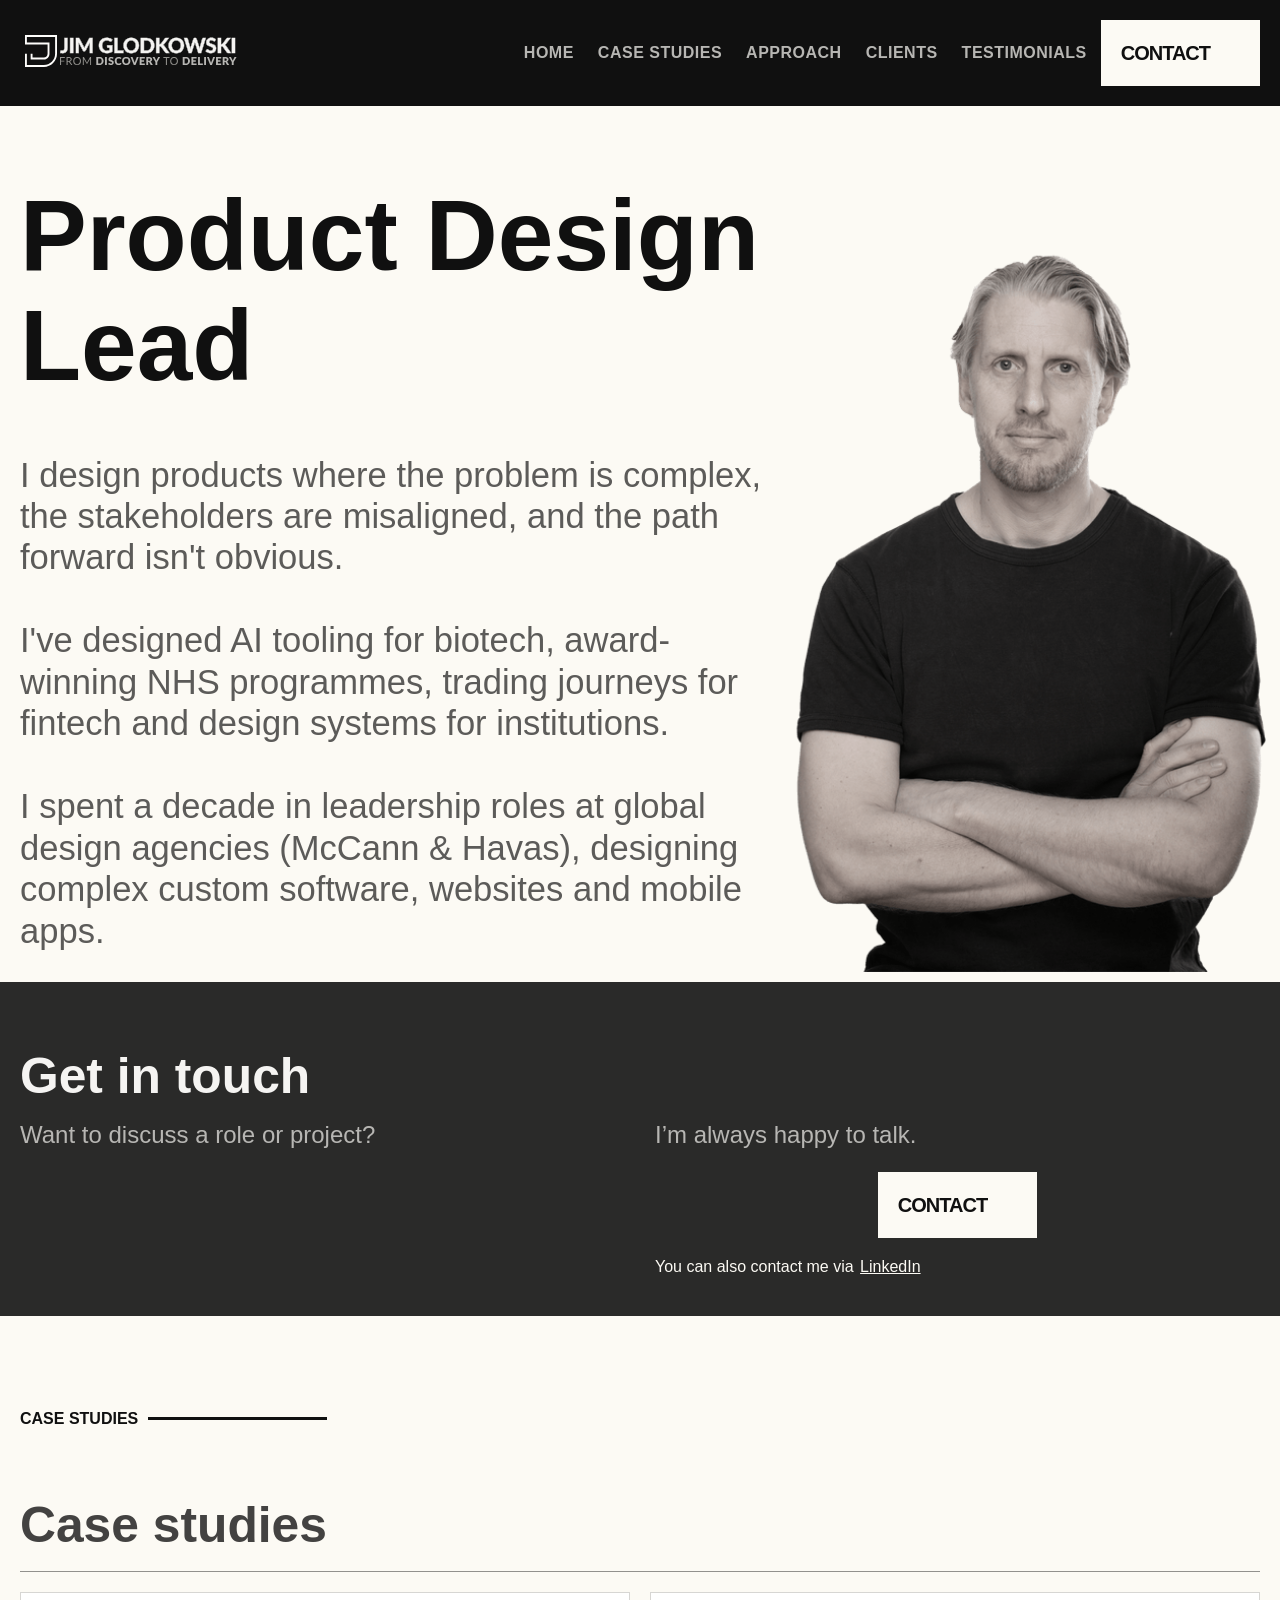
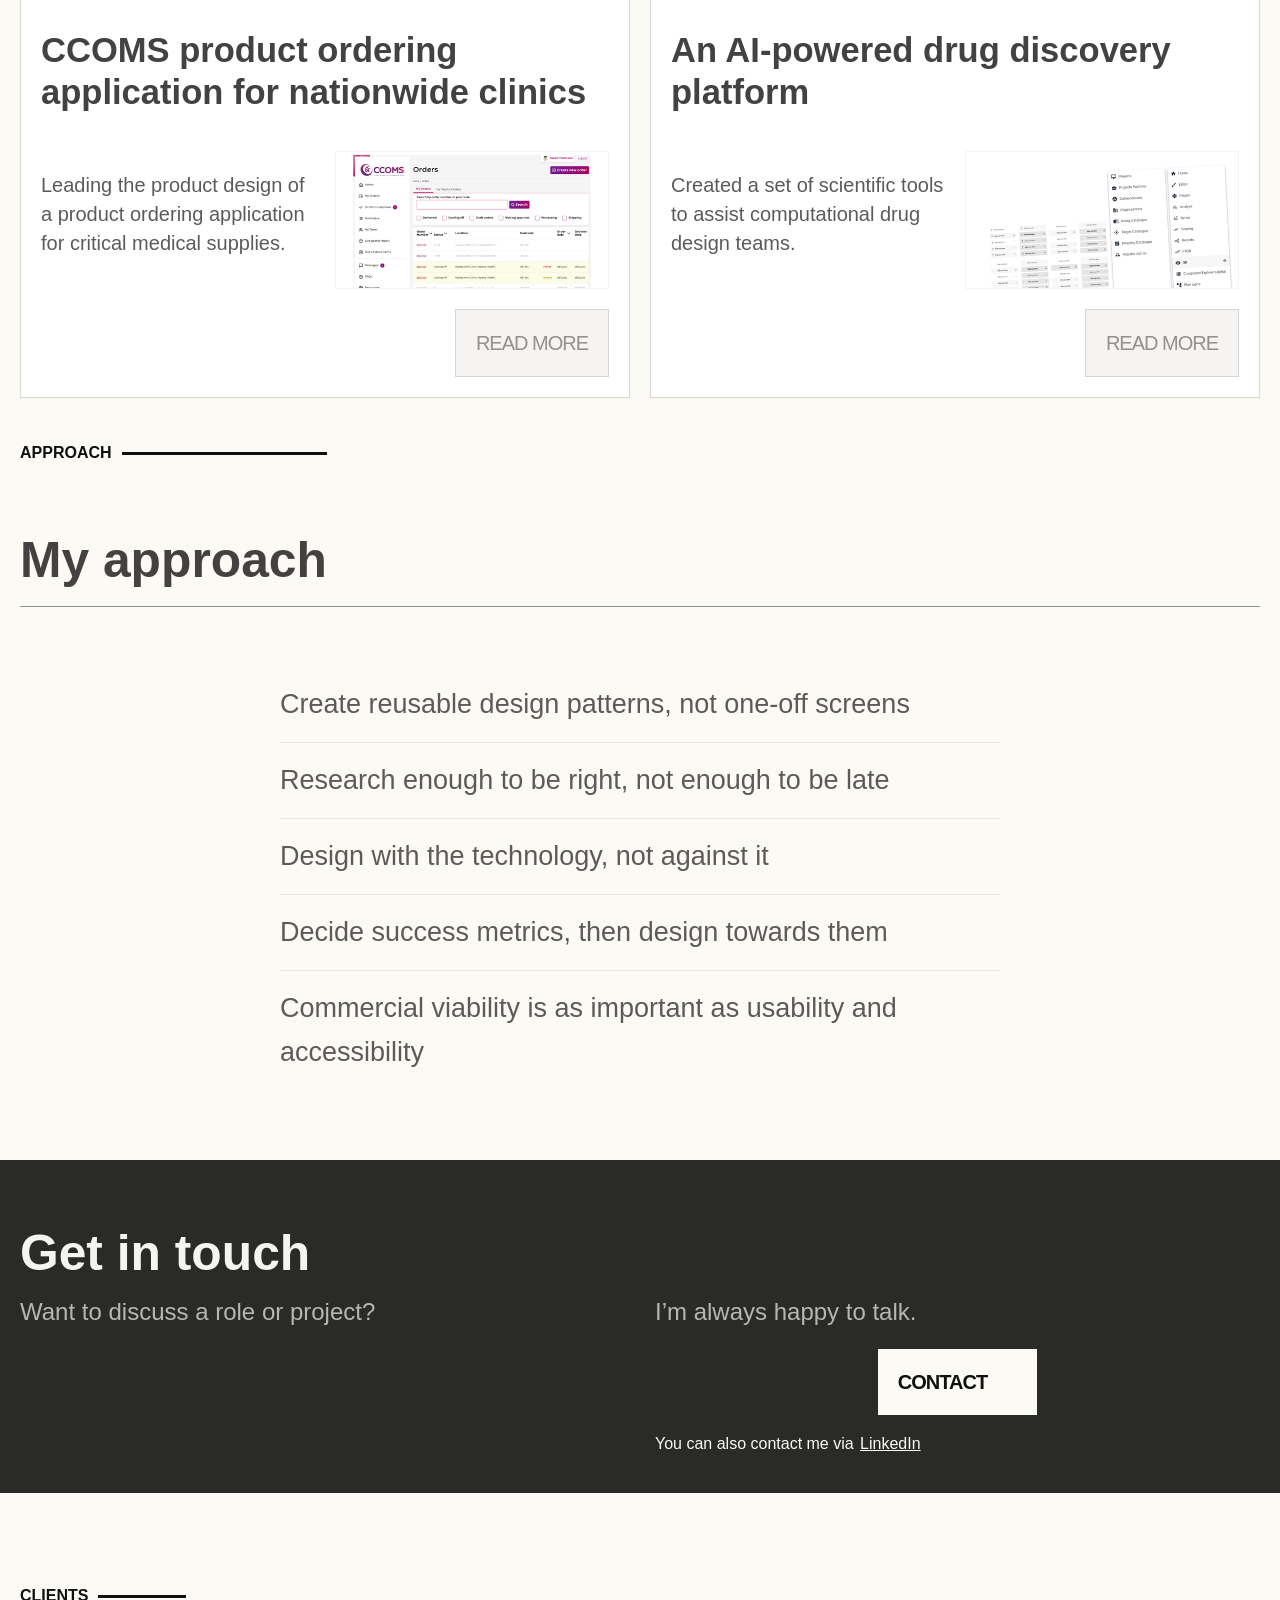
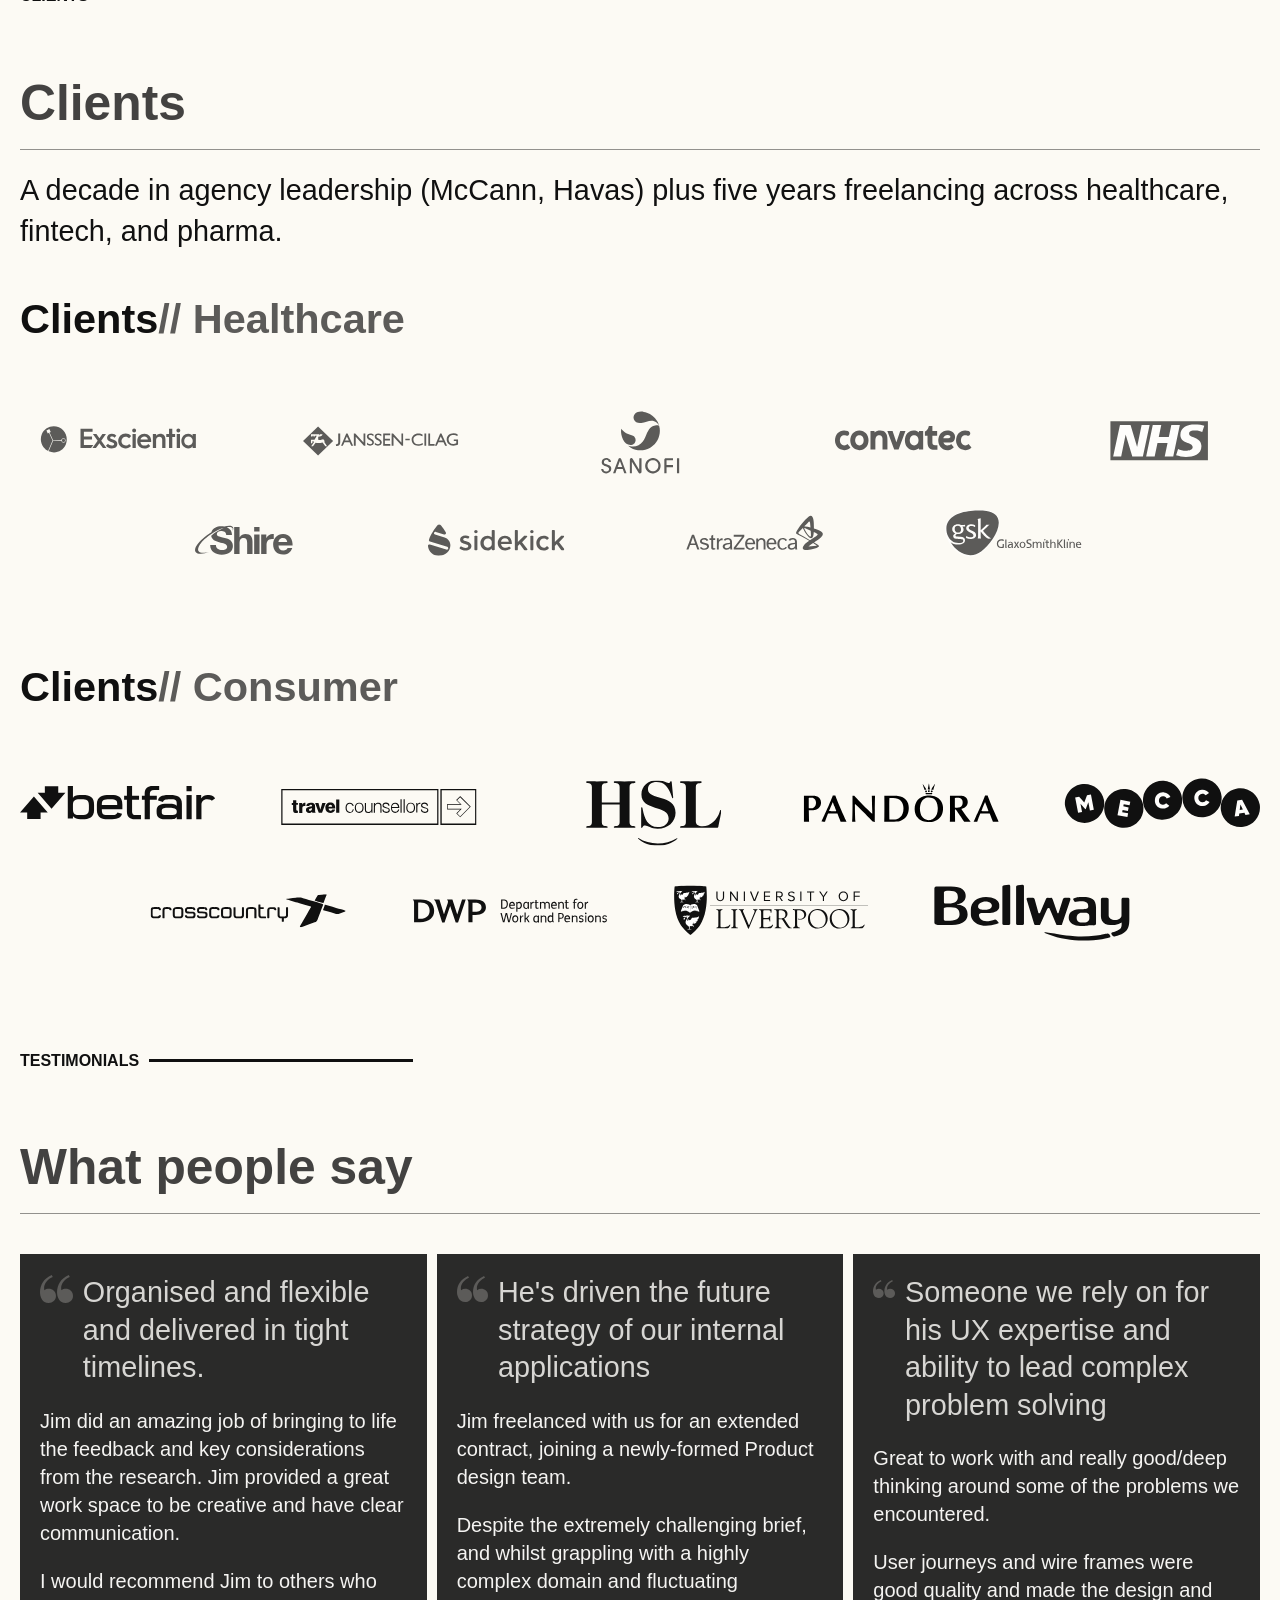
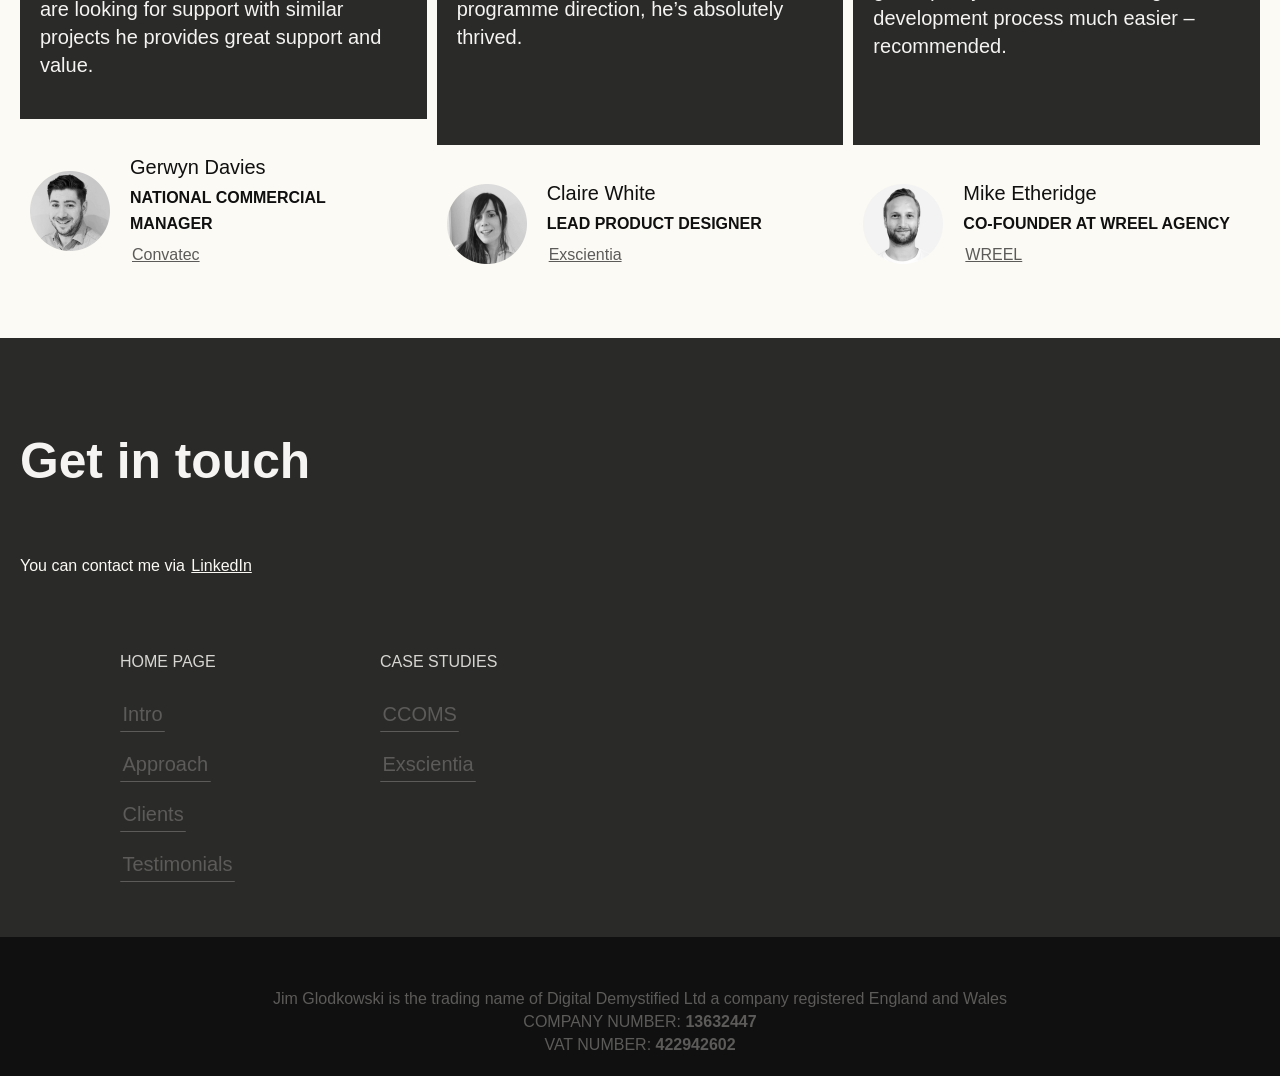
==== index-v2.html @ b95f050b "Fix broken LinkedIn links, add notrack gating for GA/Hotjar - All LinkedIn footer/CTA links now poin" ====
<!DOCTYPE html><!-- This site was created in Webflow. https://webflow.com --><!-- Last Published: Thu May 21 2026 13:31:12 GMT+0000 (Coordinated Universal Time) --><html data-wf-domain="v0-1-34b25d.webflow.io" data-wf-page="65e20f76514896c5e3c3e0e6" data-wf-site="65c6705990e76bb91f8a83b7" data-wf-status="1"><head><meta charset="utf-8"/><link href="https://cdn.prod.website-files.com" rel="preconnect" crossorigin="anonymous"/><title>Jim Glodkowski — Product Design Lead</title><meta content="Design and strategy for software teams. I design products where the problem is complex, the stakeholders are misaligned, and the path forward isn't obvious." name="description"/><meta content="Jim Glodkowski — Product Design Lead" property="og:title"/><meta content="Design and strategy for software teams. I design products where the problem is complex, the stakeholders are misaligned, and the path forward isn't obvious." property="og:description"/><meta content="66cf4a7dec9f1dc9c51e126d_openGraphImage.png" property="og:image"/><meta content="Jim Glodkowski — Product Design Lead" name="twitter:title"/><meta content="Design and strategy for software teams." name="twitter:description"/><meta content="66cf4a7dec9f1dc9c51e126d_openGraphImage.png" name="twitter:image"/><meta property="og:type" content="website"/><meta content="summary_large_image" name="twitter:card"/><meta content="width=device-width, initial-scale=1" name="viewport"/><meta content="Webflow" name="generator"/><link href="assets/v0-1-34b25d.webflow.shared.9185b3611.css" rel="stylesheet" type="text/css" integrity="sha384-kYWzYRMSYRq9zpYIz5zCqHYMZjQ/z2ZHvtJbaH5SiwKp0mZrAK1qSI73dQWM5AvT" crossorigin="anonymous"/><link href="https://fonts.googleapis.com" rel="preconnect"/><link href="https://fonts.gstatic.com" rel="preconnect" crossorigin="anonymous"/><script src="https://ajax.googleapis.com/ajax/libs/webfont/1.6.26/webfont.js" type="text/javascript"></script><script type="text/javascript">WebFont.load({  google: {    families: ["Lato:100,100italic,300,300italic,400,400italic,700,700italic,900,900italic","Material Icons:400","Playfair Display:400,500,600,700,800,900"]  }});</script><script type="text/javascript">!function(o,c){var n=c.documentElement,t=" w-mod-";n.className+=t+"js",("ontouchstart"in o||o.DocumentTouch&&c instanceof DocumentTouch)&&(n.className+=t+"touch")}(window,document);</script><link href="assets/661b6a844ca6fc68816e545a_favicon.png" rel="shortcut icon" type="image/x-icon"/><link href="assets/661b6a890db9efe6392a3e5e_webclip.png" rel="apple-touch-icon"/><link href="https://jay-gee.digital" rel="canonical"/><script>
if(new URLSearchParams(window.location.search).has('notrack')){localStorage.setItem('jg_notrack','1');}
window.jgTrack=!localStorage.getItem('jg_notrack');
</script>
<script>if(window.jgTrack){var s=document.createElement("script");s.async=true;s.src="https://www.googletagmanager.com/gtag/js?id=G-7HHZLETM50";document.head.appendChild(s);window.dataLayer=window.dataLayer||[];function gtag(){dataLayer.push(arguments);}gtag("js",new Date());gtag("config","G-7HHZLETM50");}</script><!-- Hotjar Tracking Code for Site 4944557 (name missing) -->
<script>
if(window.jgTrack){
    (function(h,o,t,j,a,r){
        h.hj=h.hj||function(){(h.hj.q=h.hj.q||[]).push(arguments)};
        h._hjSettings={hjid:4944557,hjsv:6};
        a=o.getElementsByTagName('head')[0];
        r=o.createElement('script');r.async=1;
        r.src=t+h._hjSettings.hjid+j+h._hjSettings.hjsv;
        a.appendChild(r);
    })(window,document,'https://static.hotjar.com/c/hotjar-','.js?sv=');
}
</script>

</head><body class="body-em-scaler"><div id="intro" class="jg-section-link"></div><div data-animation="default" class="navbar w-nav" data-easing2="ease" data-easing="ease" data-collapse="medium" role="banner" data-duration="400" id="top" data-doc-height="1"><div class="nav-inner w-container"><a href="index-v2.html#intro2" class="brand w-nav-brand"><img src="assets/6658cb558ca3f5b6f07b6169_websiteLogoLockupNEW.svg" loading="lazy" alt="" class="image-11"/></a><nav role="navigation" class="jg-nav-links-wrapper w-nav-menu"><a href="index-v2.html#intro" class="nav-item-standard-level1 w-nav-link">Home</a><a href="index-v2.html#case-studies" class="nav-item-standard-level1 w-nav-link">CASE STUDIES</a><a href="index-v2.html#skillset" class="nav-item-standard-level1 w-nav-link">Approach</a><a href="index-v2.html#clients" class="nav-item-standard-level1 w-nav-link">Clients</a><a href="index-v2.html#testimonials" class="nav-item-standard-level1 w-nav-link">Testimonials</a><a href="index-v2.html#contact" class="button--primary w-button">CONTACT</a></nav><div class="menu-button w-nav-button"><div class="icon w-icon-nav-menu"></div><img src="assets/6618ee3ff5269e6c6ab81431_Hamburger.svg" loading="lazy" alt=""/></div></div><div class="_2-deg-btm-nav"></div></div><div class="jg-homepage-hero"><div class="w-layout-hflex jg-homepage-hero-col1"><h1 id="intro2" class="hero-siteheader">Product Design Lead</h1><p class="hero-valueprop">I design products where the problem is complex, the stakeholders are misaligned, and the path forward isn't obvious.<br/><br/>I've designed AI tooling for biotech, award-winning NHS programmes, trading journeys for fintech and design systems for institutions.<br/><br/>I spent a decade in leadership roles at global design agencies (McCann &amp; Havas), designing complex custom software, websites and mobile apps.</p></div><div class="w-layout-hflex jg-homepage-hero-col2"><img src="assets/660ffb21142aeb6d433d9aa6_JimGlodkowski.png" loading="lazy" width="333.5" sizes="(max-width: 479px) 100vw, 333.5px" alt="A head and shoulders shot of Jim Glodkowski wearing a black t-shirt" srcset="assets/660ffb21142aeb6d433d9aa6_JimGlodkowski-p-500.png 500w, assets/660ffb21142aeb6d433d9aa6_JimGlodkowski.png 667w" class="jg-hero-image"/></div></div><div class="jg-contact"><div class="_2-deg-top-generic"></div><div class="_2-deg-box-content-wrapper"><h2 class="dark-mode">Get in touch</h2><div class="getintouch-inner"><div class="getintouch-leftcol"><div class="getintouch-text">Want to discuss a role or project?</div></div><div class="getintouch-rightcol"><div class="getintouch-text">I’m always happy to talk.</div><div class="jg-button-cluster"><a href="index-v2.html#contact" class="button--primary w-button">CONTACT</a></div><div class="linkein-line">You can also contact me via <a href="https://www.linkedin.com/in/jimglodkowski/" target="_blank" class="jg-link">LinkedIn</a></div></div></div></div><div class="_2-deg-btm-generic"></div></div><div id="sectionName" class="home-h2-block-wrapper"><div id="case-studies" class="jg-section-link"></div><div class="h2block-hugger"><div class="h2-eyebrow"><div class="h2-eyebrow-text">Case studies</div><div class="h2-eyebrow-rule"></div></div><h2 testname="test value">Case studies</h2></div><div class="rule"></div></div><section class="jg-section-casestudies"><div class="case-studies-card-wrapper"><div class="casestudies-card-cardwrapper"><h3 class="case-studies-card-title">CCOMS product ordering application for nationwide clinics</h3><div class="row"><p class="casestudy-card-summary">Leading the product design of a product ordering application for critical medical supplies.</p><img src="assets/66588c3db1f20c90c8231032_CCOMMS-orders.png" loading="lazy" alt="Screenshot of the completed Order Management page" sizes="(max-width: 479px) 84vw, (max-width: 767px) 90vw, (max-width: 991px) 27vw, 13vw" srcset="assets/66588c3db1f20c90c8231032_CCOMMS-orders-p-500.png 500w, assets/66588c3db1f20c90c8231032_CCOMMS-orders-p-800.png 800w, assets/66588c3db1f20c90c8231032_CCOMMS-orders-p-1080.png 1080w, assets/66588c3db1f20c90c8231032_CCOMMS-orders-p-1600.png 1600w, assets/66588c3db1f20c90c8231032_CCOMMS-orders-p-2000.png 2000w, assets/66588c3db1f20c90c8231032_CCOMMS-orders-p-2600.png 2600w, assets/66588c3db1f20c90c8231032_CCOMMS-orders-p-3200.png 3200w, 66588c3db1f20c90c8231032_CCOMMS-orders.png 4000w" class="case-study-thumbnail"/></div><div class="row"><a href="case-studies/ccoms.html" class="button--secondary w-button">Read more</a></div></div><div class="shadow-wrapper"><img src="assets/65e6f77469e547659f029784_card-btm-shadow.png" loading="lazy" sizes="(max-width: 800px) 100vw, 800px" srcset="assets/65e6f77469e547659f029784_card-btm-shadow-p-500.png 500w, 65e6f77469e547659f029784_card-btm-shadow.png 800w" alt=""/></div></div><div class="case-studies-card-wrapper"><div class="casestudies-card-cardwrapper"><h3 class="case-studies-card-title">An AI-powered drug discovery platform</h3><div class="row"><p class="casestudy-card-summary">Created a set of scientific tools to assist computational drug design teams.</p><img src="assets/664e11026752c35ae7af3355_Navigation.png" loading="lazy" alt="Screenshot of some of the navigation designs and their variations" sizes="(max-width: 479px) 84vw, (max-width: 767px) 90vw, (max-width: 991px) 27vw, 13vw" srcset="assets/664e11026752c35ae7af3355_Navigation-p-500.png 500w, assets/664e11026752c35ae7af3355_Navigation-p-800.png 800w, assets/664e11026752c35ae7af3355_Navigation-p-1080.png 1080w, assets/664e11026752c35ae7af3355_Navigation-p-1600.png 1600w, assets/664e11026752c35ae7af3355_Navigation-p-2000.png 2000w, assets/664e11026752c35ae7af3355_Navigation-p-2600.png 2600w, assets/664e11026752c35ae7af3355_Navigation-p-3200.png 3200w, 664e11026752c35ae7af3355_Navigation.png 4000w" class="case-study-thumbnail"/></div><div class="row"><a href="case-studies/exscientia.html" class="button--secondary w-button">Read more</a></div></div><div class="shadow-wrapper"><img src="assets/65e6f77469e547659f029784_card-btm-shadow.png" loading="lazy" sizes="(max-width: 800px) 100vw, 800px" srcset="assets/65e6f77469e547659f029784_card-btm-shadow-p-500.png 500w, 65e6f77469e547659f029784_card-btm-shadow.png 800w" alt=""/></div></div></section><div id="sectionName" class="home-h2-block-wrapper"><div id="skillset" class="jg-section-link"></div><div class="h2block-hugger"><div class="h2-eyebrow"><div class="h2-eyebrow-text">Approach</div><div class="h2-eyebrow-rule"></div></div><h2 testname="test value">My approach</h2></div><div class="rule"></div></div><section class="jg-section-skillset" style="padding:40px 20px;"><div style="max-width:720px;margin:0 auto;"><ul style="list-style:none;padding:0;margin:0;"><li style="padding:16px 0;border-bottom:1px solid rgba(0,0,0,0.08);font-size:1.125em;line-height:1.6;">Create reusable design patterns, not one-off screens</li><li style="padding:16px 0;border-bottom:1px solid rgba(0,0,0,0.08);font-size:1.125em;line-height:1.6;">Research enough to be right, not enough to be late</li><li style="padding:16px 0;border-bottom:1px solid rgba(0,0,0,0.08);font-size:1.125em;line-height:1.6;">Design with the technology, not against it</li><li style="padding:16px 0;border-bottom:1px solid rgba(0,0,0,0.08);font-size:1.125em;line-height:1.6;">Decide success metrics, then design towards them</li><li style="padding:16px 0;font-size:1.125em;line-height:1.6;">Commercial viability is as important as usability and accessibility</li></ul></div></section><div class="jg-contact"><div class="_2-deg-top-generic"></div><div class="_2-deg-box-content-wrapper"><h2 class="dark-mode">Get in touch</h2><div class="getintouch-inner"><div class="getintouch-leftcol"><div class="getintouch-text">Want to discuss a role or project?</div></div><div class="getintouch-rightcol"><div class="getintouch-text">I’m always happy to talk.</div><div class="jg-button-cluster"><a href="index-v2.html#contact" class="button--primary w-button">CONTACT</a></div><div class="linkein-line">You can also contact me via <a href="https://www.linkedin.com/in/jimglodkowski/" target="_blank" class="jg-link">LinkedIn</a></div></div></div></div><div class="_2-deg-btm-generic"></div></div><div id="sectionName" class="home-h2-block-wrapper"><div id="clients" class="jg-section-link"></div><div class="h2block-hugger"><div class="h2-eyebrow"><div class="h2-eyebrow-text">Clients</div><div class="h2-eyebrow-rule"></div></div><h2 testname="test value">Clients</h2></div><div class="rule"></div></div><section class="jg-section-clients"><div class="large">A decade in agency leadership (McCann, Havas) plus five years freelancing across healthcare, fintech, and pharma.</div><h3 class="clients-h3"><span class="text-span-2">Clients</span>// Healthcare</h3><img src="assets/660568f0d7e7d8ac92d74427_desktop-healthcare.svg" loading="lazy" width="Auto" height="Auto" alt="A collection of logos of heathcare clients" class="image-6"/><img src="assets/66056af1c39da81a097f1dec_mobile-healthcare.svg" loading="lazy" width="543" height="Auto" alt="A collection of logos of heathcare clients" class="image-7"/><h3 class="clients-h3"><span class="text-span-2">Clients</span>// Consumer</h3><img src="assets/65ea000c6d580b46ff436666_logos-desktop-consumer.svg" loading="lazy" alt="A collection of logos of consumer clients" class="image-9"/><img src="assets/6605607a7109e4b47589153f_mobile-consumer.svg" loading="lazy" alt="A collection of logos of consumer clients" class="image-8"/></section><div id="sectionName" class="home-h2-block-wrapper"><div id="testimonials" class="jg-section-link"></div><div class="h2block-hugger"><div class="h2-eyebrow"><div class="h2-eyebrow-text">TEstimonials</div><div class="h2-eyebrow-rule"></div></div><h2 testname="test value">What people say</h2></div><div class="rule"></div></div><section class="jg-sec-testimonials"><div class="jg-testimonial-col-wrapper"><div class="testimonial-wrapper"><div class="jg-quote-wrapper"><div class="jg-quote-title-wrapper"><div class="jg-quote-title-image-fix"><img src="assets/660480cb2da07a3650e1134b_quoteMarks.svg" loading="lazy" alt="" class="image-10"/></div><h3 class="jg-testimonial-title">Organised and flexible and delivered in tight timelines.</h3></div><p class="jg-quote-body">Jim did an amazing job of bringing to life the feedback and key considerations from the research. Jim provided a great work space to be creative and have clear communication. </p><p class="jg-quote-body">I would recommend Jim to others who are looking for support with similar projects he provides great support and value.</p><p class="jg-quote-body"></p><p class="jg-quote-body"></p></div><div class="jg-quote-tail-wrapper"></div><div class="jg-quote-source-wrapper"><img src="assets/66794a52e91537998571150b_gerwyn.png" loading="lazy" width="80" height="80" alt=""/><div class="jg-quote-source-text-wrapper"><div class="quote-name">Gerwyn Davies</div><div class="quote-position">NATIONAL COMMERCIAL MANAGER</div><a href="https://www.convatecgroup.com/" target="_blank" class="jg-quote-link">Convatec</a></div></div></div><div class="testimonial-wrapper"><div class="jg-quote-wrapper"><div class="jg-quote-title-wrapper"><div class="jg-quote-title-image-fix"><img src="assets/660480cb2da07a3650e1134b_quoteMarks.svg" loading="lazy" alt="" class="image-10"/></div><h3 class="jg-testimonial-title">He&#x27;s driven the future strategy of our internal applications</h3></div><p class="jg-quote-body">Jim freelanced with us for an extended contract, joining a newly-formed Product design team.</p><p class="jg-quote-body">Despite the extremely challenging brief, and whilst grappling with a highly complex domain and fluctuating programme direction, he’s absolutely thrived.</p><p class="jg-quote-body"></p><p class="jg-quote-body"></p></div><div class="jg-quote-tail-wrapper"></div><div class="jg-quote-source-wrapper"><img src="assets/6602ced1a4233b175b57b9d6_claire-headshot.png" loading="lazy" width="80" height="80" alt=""/><div class="jg-quote-source-text-wrapper"><div class="quote-name">Claire White</div><div class="quote-position">Lead product designer</div><a href="https://www.exscientia.ai/" target="_blank" class="jg-quote-link">Exscientia</a></div></div></div><div class="testimonial-wrapper"><div class="jg-quote-wrapper"><div class="jg-quote-title-wrapper"><div class="jg-quote-title-image-fix"><img src="assets/660480cb2da07a3650e1134b_quoteMarks.svg" loading="lazy" alt="" class="image-10"/></div><h3 class="jg-testimonial-title">Someone we rely on for his UX expertise and ability to lead complex problem solving</h3></div><p class="jg-quote-body">Great to work with and really good/deep thinking around some of the problems we encountered.</p><p class="jg-quote-body">User journeys and wire frames were good quality and made the design and development process much easier – recommended.</p><p class="jg-quote-body"></p><p class="jg-quote-body"></p></div><div class="jg-quote-tail-wrapper"></div><div class="jg-quote-source-wrapper"><img src="assets/66794dc8f3983f33c47aec51_mikeE-headshot.png" loading="lazy" width="80" height="80" alt=""/><div class="jg-quote-source-text-wrapper"><div class="quote-name">Mike Etheridge</div><div class="quote-position">Co-Founder at Wreel Agency</div><a href="https://wreel.agency/" target="_blank" class="jg-quote-link">WREEL</a></div></div></div></div></section><div id="contact" class="jg-footer"><div class="_2-deg-top-generic"></div><div class="_2-deg-box-content-wrapper"><h2 class="footer-title">Get in touch</h2><div class="linkein-line">You can contact me via <a href="https://www.linkedin.com/in/jimglodkowski/" target="_blank" class="jg-link">LinkedIn</a></div><div class="jg-footer-contents"><div class="footer-links-wrapper"><div class="skillset-col w-clearfix"><h3 class="jg-footer-sub-head">HOME pAGE</h3><a href="index-v2.html#intro2" class="jg-footer-link">Intro</a><a href="index-v2.html#skillset" class="jg-footer-link">Approach</a><a href="index-v2.html#clients" class="jg-footer-link">Clients</a><a href="index-v2.html#Testimonials" class="jg-footer-link">Testimonials</a></div><div class="skillset-col w-clearfix"><h3 class="jg-footer-sub-head">CAse studies</h3><a href="case-studies/ccoms.html" class="jg-footer-link">CCOMS</a><a href="case-studies/exscientia.html" class="jg-footer-link">Exscientia</a></div></div></div></div><div class="_2-deg-btm-footer"></div><p class="legal">Jim Glodkowski is the trading name of Digital Demystified Ltd a company registered England and Wales<br/>COMPANY NUMBER: <strong>13632447</strong><br/>VAT NUMBER: <strong>422942602</strong></p></div><script src="https://d3e54v103j8qbb.cloudfront.net/js/jquery-3.5.1.min.dc5e7f18c8.js?site=65c6705990e76bb91f8a83b7" type="text/javascript" integrity="sha256-9/aliU8dGd2tb6OSsuzixeV4y/faTqgFtohetphbbj0=" crossorigin="anonymous"></script><script src="assets/webflow.schunk.47d6c6fda17ce6cd.js" type="text/javascript" integrity="sha384-Lir0RD5ekpd2MnGnYAQgABmR5JLlqnk+1yuFajhbYJ1UEeYeLoiw4y8/3V7XPtBu" crossorigin="anonymous"></script><script src="assets/webflow.c9f80112.4ac3d4cc90dba4cc.js" type="text/javascript" integrity="sha384-P8eUN5C+WDw22G6ea/bnXcpxytSh2PJMWY2qGqFiiYEhmWaQFAeLqdrfIyM/mN1l" crossorigin="anonymous"></script><script src="assets/https://hubspotonwebflow.com/assets/js/form-124.js" type="text/javascript" integrity="sha384-bjyNIOqAKScdeQ3THsDZLGagNN56B4X2Auu9YZIGu+tA/PlggMk4jbWruG/P6zYj" crossorigin="anonymous"></script></body></html>
---- assets/v0-1-34b25d.webflow.shared.9185b3611.css ----
html {
  -webkit-text-size-adjust: 100%;
  -ms-text-size-adjust: 100%;
  font-family: sans-serif;
}

body {
  margin: 0;
}

article, aside, details, figcaption, figure, footer, header, hgroup, main, menu, nav, section, summary {
  display: block;
}

audio, canvas, progress, video {
  vertical-align: baseline;
  display: inline-block;
}

audio:not([controls]) {
  height: 0;
  display: none;
}

[hidden], template {
  display: none;
}

a {
  background-color: #0000;
}

a:active, a:hover {
  outline: 0;
}

abbr[title] {
  border-bottom: 1px dotted;
}

b, strong {
  font-weight: bold;
}

dfn {
  font-style: italic;
}

h1 {
  margin: .67em 0;
  font-size: 2em;
}

mark {
  color: #000;
  background: #ff0;
}

small {
  font-size: 80%;
}

sub, sup {
  vertical-align: baseline;
  font-size: 75%;
  line-height: 0;
  position: relative;
}

sup {
  top: -.5em;
}

sub {
  bottom: -.25em;
}

img {
  border: 0;
}

svg:not(:root) {
  overflow: hidden;
}

hr {
  box-sizing: content-box;
  height: 0;
}

pre {
  overflow: auto;
}

code, kbd, pre, samp {
  font-family: monospace;
  font-size: 1em;
}

button, input, optgroup, select, textarea {
  color: inherit;
  font: inherit;
  margin: 0;
}

button {
  overflow: visible;
}

button, select {
  text-transform: none;
}

button, html input[type="button"], input[type="reset"] {
  -webkit-appearance: button;
  cursor: pointer;
}

button[disabled], html input[disabled] {
  cursor: default;
}

button::-moz-focus-inner, input::-moz-focus-inner {
  border: 0;
  padding: 0;
}

input {
  line-height: normal;
}

input[type="checkbox"], input[type="radio"] {
  box-sizing: border-box;
  padding: 0;
}

input[type="number"]::-webkit-inner-spin-button, input[type="number"]::-webkit-outer-spin-button {
  height: auto;
}

input[type="search"] {
  -webkit-appearance: none;
}

input[type="search"]::-webkit-search-cancel-button, input[type="search"]::-webkit-search-decoration {
  -webkit-appearance: none;
}

legend {
  border: 0;
  padding: 0;
}

textarea {
  overflow: auto;
}

optgroup {
  font-weight: bold;
}

table {
  border-collapse: collapse;
  border-spacing: 0;
}

td, th {
  padding: 0;
}

@font-face {
  font-family: webflow-icons;
  src: url("[data-uri]") format("truetype");
  font-weight: normal;
  font-style: normal;
}

[class^="w-icon-"], [class*=" w-icon-"] {
  speak: none;
  font-variant: normal;
  text-transform: none;
  -webkit-font-smoothing: antialiased;
  -moz-osx-font-smoothing: grayscale;
  font-style: normal;
  font-weight: normal;
  line-height: 1;
  font-family: webflow-icons !important;
}

.w-icon-slider-right:before {
  content: "";
}

.w-icon-slider-left:before {
  content: "";
}

.w-icon-nav-menu:before {
  content: "";
}

.w-icon-arrow-down:before, .w-icon-dropdown-toggle:before {
  content: "";
}

.w-icon-file-upload-remove:before {
  content: "";
}

.w-icon-file-upload-icon:before {
  content: "";
}

* {
  box-sizing: border-box;
}

html {
  height: 100%;
}

body {
  color: #333;
  background-color: #fff;
  min-height: 100%;
  margin: 0;
  font-family: Arial, sans-serif;
  font-size: 14px;
  line-height: 20px;
}

img {
  vertical-align: middle;
  max-width: 100%;
  display: inline-block;
}

html.w-mod-touch * {
  background-attachment: scroll !important;
}

.w-block {
  display: block;
}

.w-inline-block {
  max-width: 100%;
  display: inline-block;
}

.w-clearfix:before, .w-clearfix:after {
  content: " ";
  grid-area: 1 / 1 / 2 / 2;
  display: table;
}

.w-clearfix:after {
  clear: both;
}

.w-hidden {
  display: none;
}

.w-button {
  color: #fff;
  line-height: inherit;
  cursor: pointer;
  background-color: #3898ec;
  border: 0;
  border-radius: 0;
  padding: 9px 15px;
  text-decoration: none;
  display: inline-block;
}

input.w-button {
  -webkit-appearance: button;
}

html[data-w-dynpage] [data-w-cloak] {
  color: #0000 !important;
}

.w-code-block {
  margin: unset;
}

pre.w-code-block code {
  all: inherit;
}

pre.w-code-block code > span {
  display: block !important;
}

.w-optimization {
  display: contents;
}

.w-webflow-badge, .w-webflow-badge > img {
  box-sizing: unset;
  width: unset;
  height: unset;
  max-height: unset;
  max-width: unset;
  min-height: unset;
  min-width: unset;
  margin: unset;
  padding: unset;
  float: unset;
  clear: unset;
  border: unset;
  border-radius: unset;
  background: unset;
  background-image: unset;
  background-position: unset;
  background-size: unset;
  background-repeat: unset;
  background-origin: unset;
  background-clip: unset;
  background-attachment: unset;
  background-color: unset;
  box-shadow: unset;
  transform: unset;
  direction: unset;
  font-family: unset;
  font-weight: unset;
  color: unset;
  font-size: unset;
  line-height: unset;
  font-style: unset;
  font-variant: unset;
  text-align: unset;
  letter-spacing: unset;
  -webkit-text-decoration: unset;
  text-decoration: unset;
  text-indent: unset;
  text-transform: unset;
  list-style-type: unset;
  text-shadow: unset;
  vertical-align: unset;
  cursor: unset;
  white-space: unset;
  word-break: unset;
  word-spacing: unset;
  word-wrap: unset;
  transition: unset;
}

.w-webflow-badge {
  white-space: nowrap;
  cursor: pointer;
  box-shadow: 0 0 0 1px #0000001a, 0 1px 3px #0000001a;
  visibility: visible !important;
  opacity: 1 !important;
  z-index: 2147483647 !important;
  color: #aaadb0 !important;
  width: auto !important;
  height: auto !important;
  overflow: unset !important;
  background-color: #fff !important;
  border-radius: 3px !important;
  margin: 0 !important;
  padding: 6px !important;
  font-size: 12px !important;
  line-height: 14px !important;
  text-decoration: none !important;
  display: inline-block !important;
  position: fixed !important;
  inset: auto 12px 12px auto !important;
  transform: none !important;
}

.w-webflow-badge > img {
  position: unset;
  visibility: unset !important;
  opacity: 1 !important;
  vertical-align: middle !important;
  display: inline-block !important;
}

h1, h2, h3, h4, h5, h6 {
  margin-bottom: 10px;
  font-weight: bold;
}

h1 {
  margin-top: 20px;
  font-size: 38px;
  line-height: 44px;
}

h2 {
  margin-top: 20px;
  font-size: 32px;
  line-height: 36px;
}

h3 {
  margin-top: 20px;
  font-size: 24px;
  line-height: 30px;
}

h4 {
  margin-top: 10px;
  font-size: 18px;
  line-height: 24px;
}

h5 {
  margin-top: 10px;
  font-size: 14px;
  line-height: 20px;
}

h6 {
  margin-top: 10px;
  font-size: 12px;
  line-height: 18px;
}

p {
  margin-top: 0;
  margin-bottom: 10px;
}

blockquote {
  border-left: 5px solid #e2e2e2;
  margin: 0 0 10px;
  padding: 10px 20px;
  font-size: 18px;
  line-height: 22px;
}

figure {
  margin: 0 0 10px;
}

figcaption {
  text-align: center;
  margin-top: 5px;
}

ul, ol {
  margin-top: 0;
  margin-bottom: 10px;
  padding-left: 40px;
}

.w-list-unstyled {
  padding-left: 0;
  list-style: none;
}

.w-embed:before, .w-embed:after {
  content: " ";
  grid-area: 1 / 1 / 2 / 2;
  display: table;
}

.w-embed:after {
  clear: both;
}

.w-video {
  width: 100%;
  padding: 0;
  position: relative;
}

.w-video iframe, .w-video object, .w-video embed {
  border: none;
  width: 100%;
  height: 100%;
  position: absolute;
  top: 0;
  left: 0;
}

fieldset {
  border: 0;
  margin: 0;
  padding: 0;
}

button, [type="button"], [type="reset"] {
  cursor: pointer;
  -webkit-appearance: button;
  border: 0;
}

.w-form {
  margin: 0 0 15px;
}

.w-form-done {
  text-align: center;
  background-color: #ddd;
  padding: 20px;
  display: none;
}

.w-form-fail {
  background-color: #ffdede;
  margin-top: 10px;
  padding: 10px;
  display: none;
}

label {
  margin-bottom: 5px;
  font-weight: bold;
  display: block;
}

.w-input, .w-select {
  color: #333;
  vertical-align: middle;
  background-color: #fff;
  border: 1px solid #ccc;
  width: 100%;
  height: 38px;
  margin-bottom: 10px;
  padding: 8px 12px;
  font-size: 14px;
  line-height: 1.42857;
  display: block;
}

.w-input::placeholder, .w-select::placeholder {
  color: #999;
}

.w-input:focus, .w-select:focus {
  border-color: #3898ec;
  outline: 0;
}

.w-input[disabled], .w-select[disabled], .w-input[readonly], .w-select[readonly], fieldset[disabled] .w-input, fieldset[disabled] .w-select {
  cursor: not-allowed;
}

.w-input[disabled]:not(.w-input-disabled), .w-select[disabled]:not(.w-input-disabled), .w-input[readonly], .w-select[readonly], fieldset[disabled]:not(.w-input-disabled) .w-input, fieldset[disabled]:not(.w-input-disabled) .w-select {
  background-color: #eee;
}

textarea.w-input, textarea.w-select {
  height: auto;
}

.w-select {
  background-color: #f3f3f3;
}

.w-select[multiple] {
  height: auto;
}

.w-form-label {
  cursor: pointer;
  margin-bottom: 0;
  font-weight: normal;
  display: inline-block;
}

.w-radio {
  margin-bottom: 5px;
  padding-left: 20px;
  display: block;
}

.w-radio:before, .w-radio:after {
  content: " ";
  grid-area: 1 / 1 / 2 / 2;
  display: table;
}

.w-radio:after {
  clear: both;
}

.w-radio-input {
  float: left;
  margin: 3px 0 0 -20px;
  line-height: normal;
}

.w-file-upload {
  margin-bottom: 10px;
  display: block;
}

.w-file-upload-input {
  opacity: 0;
  z-index: -100;
  width: .1px;
  height: .1px;
  position: absolute;
  overflow: hidden;
}

.w-file-upload-default, .w-file-upload-uploading, .w-file-upload-success {
  color: #333;
  display: inline-block;
}

.w-file-upload-error {
  margin-top: 10px;
  display: block;
}

.w-file-upload-default.w-hidden, .w-file-upload-uploading.w-hidden, .w-file-upload-error.w-hidden, .w-file-upload-success.w-hidden {
  display: none;
}

.w-file-upload-uploading-btn {
  cursor: pointer;
  background-color: #fafafa;
  border: 1px solid #ccc;
  margin: 0;
  padding: 8px 12px;
  font-size: 14px;
  font-weight: normal;
  display: flex;
}

.w-file-upload-file {
  background-color: #fafafa;
  border: 1px solid #ccc;
  flex-grow: 1;
  justify-content: space-between;
  margin: 0;
  padding: 8px 9px 8px 11px;
  display: flex;
}

.w-file-upload-file-name {
  font-size: 14px;
  font-weight: normal;
  display: block;
}

.w-file-remove-link {
  cursor: pointer;
  width: auto;
  height: auto;
  margin-top: 3px;
  margin-left: 10px;
  padding: 3px;
  display: block;
}

.w-icon-file-upload-remove {
  margin: auto;
  font-size: 10px;
}

.w-file-upload-error-msg {
  color: #ea384c;
  padding: 2px 0;
  display: inline-block;
}

.w-file-upload-info {
  padding: 0 12px;
  line-height: 38px;
  display: inline-block;
}

.w-file-upload-label {
  cursor: pointer;
  background-color: #fafafa;
  border: 1px solid #ccc;
  margin: 0;
  padding: 8px 12px;
  font-size: 14px;
  font-weight: normal;
  display: inline-block;
}

.w-icon-file-upload-icon, .w-icon-file-upload-uploading {
  width: 20px;
  margin-right: 8px;
  display: inline-block;
}

.w-icon-file-upload-uploading {
  height: 20px;
}

.w-container {
  max-width: 940px;
  margin-left: auto;
  margin-right: auto;
}

.w-container:before, .w-container:after {
  content: " ";
  grid-area: 1 / 1 / 2 / 2;
  display: table;
}

.w-container:after {
  clear: both;
}

.w-container .w-row {
  margin-left: -10px;
  margin-right: -10px;
}

.w-row:before, .w-row:after {
  content: " ";
  grid-area: 1 / 1 / 2 / 2;
  display: table;
}

.w-row:after {
  clear: both;
}

.w-row .w-row {
  margin-left: 0;
  margin-right: 0;
}

.w-col {
  float: left;
  width: 100%;
  min-height: 1px;
  padding-left: 10px;
  padding-right: 10px;
  position: relative;
}

.w-col .w-col {
  padding-left: 0;
  padding-right: 0;
}

.w-col-1 {
  width: 8.33333%;
}

.w-col-2 {
  width: 16.6667%;
}

.w-col-3 {
  width: 25%;
}

.w-col-4 {
  width: 33.3333%;
}

.w-col-5 {
  width: 41.6667%;
}

.w-col-6 {
  width: 50%;
}

.w-col-7 {
  width: 58.3333%;
}

.w-col-8 {
  width: 66.6667%;
}

.w-col-9 {
  width: 75%;
}

.w-col-10 {
  width: 83.3333%;
}

.w-col-11 {
  width: 91.6667%;
}

.w-col-12 {
  width: 100%;
}

.w-hidden-main {
  display: none !important;
}

@media screen and (max-width: 991px) {
  .w-container {
    max-width: 728px;
  }

  .w-hidden-main {
    display: inherit !important;
  }

  .w-hidden-medium {
    display: none !important;
  }

  .w-col-medium-1 {
    width: 8.33333%;
  }

  .w-col-medium-2 {
    width: 16.6667%;
  }

  .w-col-medium-3 {
    width: 25%;
  }

  .w-col-medium-4 {
    width: 33.3333%;
  }

  .w-col-medium-5 {
    width: 41.6667%;
  }

  .w-col-medium-6 {
    width: 50%;
  }

  .w-col-medium-7 {
    width: 58.3333%;
  }

  .w-col-medium-8 {
    width: 66.6667%;
  }

  .w-col-medium-9 {
    width: 75%;
  }

  .w-col-medium-10 {
    width: 83.3333%;
  }

  .w-col-medium-11 {
    width: 91.6667%;
  }

  .w-col-medium-12 {
    width: 100%;
  }

  .w-col-stack {
    width: 100%;
    left: auto;
    right: auto;
  }
}

@media screen and (max-width: 767px) {
  .w-hidden-main, .w-hidden-medium {
    display: inherit !important;
  }

  .w-hidden-small {
    display: none !important;
  }

  .w-row, .w-container .w-row {
    margin-left: 0;
    margin-right: 0;
  }

  .w-col {
    width: 100%;
    left: auto;
    right: auto;
  }

  .w-col-small-1 {
    width: 8.33333%;
  }

  .w-col-small-2 {
    width: 16.6667%;
  }

  .w-col-small-3 {
    width: 25%;
  }

  .w-col-small-4 {
    width: 33.3333%;
  }

  .w-col-small-5 {
    width: 41.6667%;
  }

  .w-col-small-6 {
    width: 50%;
  }

  .w-col-small-7 {
    width: 58.3333%;
  }

  .w-col-small-8 {
    width: 66.6667%;
  }

  .w-col-small-9 {
    width: 75%;
  }

  .w-col-small-10 {
    width: 83.3333%;
  }

  .w-col-small-11 {
    width: 91.6667%;
  }

  .w-col-small-12 {
    width: 100%;
  }
}

@media screen and (max-width: 479px) {
  .w-container {
    max-width: none;
  }

  .w-hidden-main, .w-hidden-medium, .w-hidden-small {
    display: inherit !important;
  }

  .w-hidden-tiny {
    display: none !important;
  }

  .w-col {
    width: 100%;
  }

  .w-col-tiny-1 {
    width: 8.33333%;
  }

  .w-col-tiny-2 {
    width: 16.6667%;
  }

  .w-col-tiny-3 {
    width: 25%;
  }

  .w-col-tiny-4 {
    width: 33.3333%;
  }

  .w-col-tiny-5 {
    width: 41.6667%;
  }

  .w-col-tiny-6 {
    width: 50%;
  }

  .w-col-tiny-7 {
    width: 58.3333%;
  }

  .w-col-tiny-8 {
    width: 66.6667%;
  }

  .w-col-tiny-9 {
    width: 75%;
  }

  .w-col-tiny-10 {
    width: 83.3333%;
  }

  .w-col-tiny-11 {
    width: 91.6667%;
  }

  .w-col-tiny-12 {
    width: 100%;
  }
}

.w-widget {
  position: relative;
}

.w-widget-map {
  width: 100%;
  height: 400px;
}

.w-widget-map label {
  width: auto;
  display: inline;
}

.w-widget-map img {
  max-width: inherit;
}

.w-widget-map .gm-style-iw {
  text-align: center;
}

.w-widget-map .gm-style-iw > button {
  display: none !important;
}

.w-widget-twitter {
  overflow: hidden;
}

.w-widget-twitter-count-shim {
  vertical-align: top;
  text-align: center;
  background: #fff;
  border: 1px solid #758696;
  border-radius: 3px;
  width: 28px;
  height: 20px;
  display: inline-block;
  position: relative;
}

.w-widget-twitter-count-shim * {
  pointer-events: none;
  -webkit-user-select: none;
  user-select: none;
}

.w-widget-twitter-count-shim .w-widget-twitter-count-inner {
  text-align: center;
  color: #999;
  font-family: serif;
  font-size: 15px;
  line-height: 12px;
  position: relative;
}

.w-widget-twitter-count-shim .w-widget-twitter-count-clear {
  display: block;
  position: relative;
}

.w-widget-twitter-count-shim.w--large {
  width: 36px;
  height: 28px;
}

.w-widget-twitter-count-shim.w--large .w-widget-twitter-count-inner {
  font-size: 18px;
  line-height: 18px;
}

.w-widget-twitter-count-shim:not(.w--vertical) {
  margin-left: 5px;
  margin-right: 8px;
}

.w-widget-twitter-count-shim:not(.w--vertical).w--large {
  margin-left: 6px;
}

.w-widget-twitter-count-shim:not(.w--vertical):before, .w-widget-twitter-count-shim:not(.w--vertical):after {
  content: " ";
  pointer-events: none;
  border: solid #0000;
  width: 0;
  height: 0;
  position: absolute;
  top: 50%;
  left: 0;
}

.w-widget-twitter-count-shim:not(.w--vertical):before {
  border-width: 4px;
  border-color: #75869600 #5d6c7b #75869600 #75869600;
  margin-top: -4px;
  margin-left: -9px;
}

.w-widget-twitter-count-shim:not(.w--vertical).w--large:before {
  border-width: 5px;
  margin-top: -5px;
  margin-left: -10px;
}

.w-widget-twitter-count-shim:not(.w--vertical):after {
  border-width: 4px;
  border-color: #fff0 #fff #fff0 #fff0;
  margin-top: -4px;
  margin-left: -8px;
}

.w-widget-twitter-count-shim:not(.w--vertical).w--large:after {
  border-width: 5px;
  margin-top: -5px;
  margin-left: -9px;
}

.w-widget-twitter-count-shim.w--vertical {
  width: 61px;
  height: 33px;
  margin-bottom: 8px;
}

.w-widget-twitter-count-shim.w--vertical:before, .w-widget-twitter-count-shim.w--vertical:after {
  content: " ";
  pointer-events: none;
  border: solid #0000;
  width: 0;
  height: 0;
  position: absolute;
  top: 100%;
  left: 50%;
}

.w-widget-twitter-count-shim.w--vertical:before {
  border-width: 5px;
  border-color: #5d6c7b #75869600 #75869600;
  margin-left: -5px;
}

.w-widget-twitter-count-shim.w--vertical:after {
  border-width: 4px;
  border-color: #fff #fff0 #fff0;
  margin-left: -4px;
}

.w-widget-twitter-count-shim.w--vertical .w-widget-twitter-count-inner {
  font-size: 18px;
  line-height: 22px;
}

.w-widget-twitter-count-shim.w--vertical.w--large {
  width: 76px;
}

.w-background-video {
  color: #fff;
  height: 500px;
  position: relative;
  overflow: hidden;
}

.w-background-video > video {
  object-fit: cover;
  z-index: -100;
  background-position: 50%;
  background-size: cover;
  width: 100%;
  height: 100%;
  margin: auto;
  position: absolute;
  inset: -100%;
}

.w-background-video > video::-webkit-media-controls-start-playback-button {
  -webkit-appearance: none;
  display: none !important;
}

.w-background-video--control {
  background-color: #0000;
  padding: 0;
  position: absolute;
  bottom: 1em;
  right: 1em;
}

.w-background-video--control > [hidden] {
  display: none !important;
}

.w-slider {
  text-align: center;
  clear: both;
  -webkit-tap-highlight-color: #0000;
  tap-highlight-color: #0000;
  background: #ddd;
  height: 300px;
  position: relative;
}

.w-slider-mask {
  z-index: 1;
  white-space: nowrap;
  height: 100%;
  display: block;
  position: relative;
  left: 0;
  right: 0;
  overflow: hidden;
}

.w-slide {
  vertical-align: top;
  white-space: normal;
  text-align: left;
  width: 100%;
  height: 100%;
  display: inline-block;
  position: relative;
}

.w-slider-nav {
  z-index: 2;
  text-align: center;
  -webkit-tap-highlight-color: #0000;
  tap-highlight-color: #0000;
  height: 40px;
  margin: auto;
  padding-top: 10px;
  position: absolute;
  inset: auto 0 0;
}

.w-slider-nav.w-round > div {
  border-radius: 100%;
}

.w-slider-nav.w-num > div {
  width: auto;
  height: auto;
  font-size: inherit;
  line-height: inherit;
  padding: .2em .5em;
}

.w-slider-nav.w-shadow > div {
  box-shadow: 0 0 3px #3336;
}

.w-slider-nav-invert {
  color: #fff;
}

.w-slider-nav-invert > div {
  background-color: #2226;
}

.w-slider-nav-invert > div.w-active {
  background-color: #222;
}

.w-slider-dot {
  cursor: pointer;
  background-color: #fff6;
  width: 1em;
  height: 1em;
  margin: 0 3px .5em;
  transition: background-color .1s, color .1s;
  display: inline-block;
  position: relative;
}

.w-slider-dot.w-active {
  background-color: #fff;
}

.w-slider-dot:focus {
  outline: none;
  box-shadow: 0 0 0 2px #fff;
}

.w-slider-dot:focus.w-active {
  box-shadow: none;
}

.w-slider-arrow-left, .w-slider-arrow-right {
  cursor: pointer;
  color: #fff;
  -webkit-tap-highlight-color: #0000;
  tap-highlight-color: #0000;
  -webkit-user-select: none;
  user-select: none;
  width: 80px;
  margin: auto;
  font-size: 40px;
  position: absolute;
  inset: 0;
  overflow: hidden;
}

.w-slider-arrow-left [class^="w-icon-"], .w-slider-arrow-right [class^="w-icon-"], .w-slider-arrow-left [class*=" w-icon-"], .w-slider-arrow-right [class*=" w-icon-"] {
  position: absolute;
}

.w-slider-arrow-left:focus, .w-slider-arrow-right:focus {
  outline: 0;
}

.w-slider-arrow-left {
  z-index: 3;
  right: auto;
}

.w-slider-arrow-right {
  z-index: 4;
  left: auto;
}

.w-icon-slider-left, .w-icon-slider-right {
  width: 1em;
  height: 1em;
  margin: auto;
  inset: 0;
}

.w-slider-aria-label {
  clip: rect(0 0 0 0);
  border: 0;
  width: 1px;
  height: 1px;
  margin: -1px;
  padding: 0;
  position: absolute;
  overflow: hidden;
}

.w-slider-force-show {
  display: block !important;
}

.w-dropdown {
  text-align: left;
  z-index: 900;
  margin-left: auto;
  margin-right: auto;
  display: inline-block;
  position: relative;
}

.w-dropdown-btn, .w-dropdown-toggle, .w-dropdown-link {
  vertical-align: top;
  color: #222;
  text-align: left;
  white-space: nowrap;
  margin-left: auto;
  margin-right: auto;
  padding: 20px;
  text-decoration: none;
  position: relative;
}

.w-dropdown-toggle {
  -webkit-user-select: none;
  user-select: none;
  cursor: pointer;
  padding-right: 40px;
  display: inline-block;
}

.w-dropdown-toggle:focus {
  outline: 0;
}

.w-icon-dropdown-toggle {
  width: 1em;
  height: 1em;
  margin: auto 20px auto auto;
  position: absolute;
  top: 0;
  bottom: 0;
  right: 0;
}

.w-dropdown-list {
  background: #ddd;
  min-width: 100%;
  display: none;
  position: absolute;
}

.w-dropdown-list.w--open {
  display: block;
}

.w-dropdown-link {
  color: #222;
  padding: 10px 20px;
  display: block;
}

.w-dropdown-link.w--current {
  color: #0082f3;
}

.w-dropdown-link:focus {
  outline: 0;
}

@media screen and (max-width: 767px) {
  .w-nav-brand {
    padding-left: 10px;
  }
}

.w-lightbox-backdrop {
  cursor: auto;
  letter-spacing: normal;
  text-indent: 0;
  text-shadow: none;
  text-transform: none;
  visibility: visible;
  white-space: normal;
  word-break: normal;
  word-spacing: normal;
  word-wrap: normal;
  color: #fff;
  text-align: center;
  z-index: 2000;
  opacity: 0;
  -webkit-user-select: none;
  -moz-user-select: none;
  -webkit-tap-highlight-color: transparent;
  background: #000000e6;
  outline: 0;
  font-family: Helvetica Neue, Helvetica, Ubuntu, Segoe UI, Verdana, sans-serif;
  font-size: 17px;
  font-style: normal;
  font-weight: 300;
  line-height: 1.2;
  list-style: disc;
  position: fixed;
  inset: 0;
  -webkit-transform: translate(0);
}

.w-lightbox-backdrop, .w-lightbox-container {
  -webkit-overflow-scrolling: touch;
  height: 100%;
  overflow: auto;
}

.w-lightbox-content {
  height: 100vh;
  position: relative;
  overflow: hidden;
}

.w-lightbox-view {
  opacity: 0;
  width: 100vw;
  height: 100vh;
  position: absolute;
}

.w-lightbox-view:before {
  content: "";
  height: 100vh;
}

.w-lightbox-group, .w-lightbox-group .w-lightbox-view, .w-lightbox-group .w-lightbox-view:before {
  height: 86vh;
}

.w-lightbox-frame, .w-lightbox-view:before {
  vertical-align: middle;
  display: inline-block;
}

.w-lightbox-figure {
  margin: 0;
  position: relative;
}

.w-lightbox-group .w-lightbox-figure {
  cursor: pointer;
}

.w-lightbox-img {
  width: auto;
  max-width: none;
  height: auto;
}

.w-lightbox-image {
  float: none;
  max-width: 100vw;
  max-height: 100vh;
  display: block;
}

.w-lightbox-group .w-lightbox-image {
  max-height: 86vh;
}

.w-lightbox-caption {
  text-align: left;
  text-overflow: ellipsis;
  white-space: nowrap;
  background: #0006;
  padding: .5em 1em;
  position: absolute;
  bottom: 0;
  left: 0;
  right: 0;
  overflow: hidden;
}

.w-lightbox-embed {
  width: 100%;
  height: 100%;
  position: absolute;
  inset: 0;
}

.w-lightbox-control {
  cursor: pointer;
  background-position: center;
  background-repeat: no-repeat;
  background-size: 24px;
  width: 4em;
  transition: all .3s;
  position: absolute;
  top: 0;
}

.w-lightbox-left {
  background-image: url("[data-uri]");
  display: none;
  bottom: 0;
  left: 0;
}

.w-lightbox-right {
  background-image: url("[data-uri]");
  display: none;
  bottom: 0;
  right: 0;
}

.w-lightbox-close {
  background-image: url("[data-uri]");
  background-size: 18px;
  height: 2.6em;
  right: 0;
}

.w-lightbox-strip {
  white-space: nowrap;
  padding: 0 1vh;
  line-height: 0;
  position: absolute;
  bottom: 0;
  left: 0;
  right: 0;
  overflow: auto hidden;
}

.w-lightbox-item {
  box-sizing: content-box;
  cursor: pointer;
  width: 10vh;
  padding: 2vh 1vh;
  display: inline-block;
  -webkit-transform: translate3d(0, 0, 0);
}

.w-lightbox-active {
  opacity: .3;
}

.w-lightbox-thumbnail {
  background: #222;
  height: 10vh;
  position: relative;
  overflow: hidden;
}

.w-lightbox-thumbnail-image {
  position: absolute;
  top: 0;
  left: 0;
}

.w-lightbox-thumbnail .w-lightbox-tall {
  width: 100%;
  top: 50%;
  transform: translate(0, -50%);
}

.w-lightbox-thumbnail .w-lightbox-wide {
  height: 100%;
  left: 50%;
  transform: translate(-50%);
}

.w-lightbox-spinner {
  box-sizing: border-box;
  border: 5px solid #0006;
  border-radius: 50%;
  width: 40px;
  height: 40px;
  margin-top: -20px;
  margin-left: -20px;
  animation: .8s linear infinite spin;
  position: absolute;
  top: 50%;
  left: 50%;
}

.w-lightbox-spinner:after {
  content: "";
  border: 3px solid #0000;
  border-bottom-color: #fff;
  border-radius: 50%;
  position: absolute;
  inset: -4px;
}

.w-lightbox-hide {
  display: none;
}

.w-lightbox-noscroll {
  overflow: hidden;
}

@media (min-width: 768px) {
  .w-lightbox-content {
    height: 96vh;
    margin-top: 2vh;
  }

  .w-lightbox-view, .w-lightbox-view:before {
    height: 96vh;
  }

  .w-lightbox-group, .w-lightbox-group .w-lightbox-view, .w-lightbox-group .w-lightbox-view:before {
    height: 84vh;
  }

  .w-lightbox-image {
    max-width: 96vw;
    max-height: 96vh;
  }

  .w-lightbox-group .w-lightbox-image {
    max-width: 82.3vw;
    max-height: 84vh;
  }

  .w-lightbox-left, .w-lightbox-right {
    opacity: .5;
    display: block;
  }

  .w-lightbox-close {
    opacity: .8;
  }

  .w-lightbox-control:hover {
    opacity: 1;
  }
}

.w-lightbox-inactive, .w-lightbox-inactive:hover {
  opacity: 0;
}

.w-richtext:before, .w-richtext:after {
  content: " ";
  grid-area: 1 / 1 / 2 / 2;
  display: table;
}

.w-richtext:after {
  clear: both;
}

.w-richtext[contenteditable="true"]:before, .w-richtext[contenteditable="true"]:after {
  white-space: initial;
}

.w-richtext ol, .w-richtext ul {
  overflow: hidden;
}

.w-richtext .w-richtext-figure-selected.w-richtext-figure-type-video div:after, .w-richtext .w-richtext-figure-selected[data-rt-type="video"] div:after, .w-richtext .w-richtext-figure-selected.w-richtext-figure-type-image div, .w-richtext .w-richtext-figure-selected[data-rt-type="image"] div {
  outline: 2px solid #2895f7;
}

.w-richtext figure.w-richtext-figure-type-video > div:after, .w-richtext figure[data-rt-type="video"] > div:after {
  content: "";
  display: none;
  position: absolute;
  inset: 0;
}

.w-richtext figure {
  max-width: 60%;
  position: relative;
}

.w-richtext figure > div:before {
  cursor: default !important;
}

.w-richtext figure img {
  width: 100%;
}

.w-richtext figure figcaption.w-richtext-figcaption-placeholder {
  opacity: .6;
}

.w-richtext figure div {
  color: #0000;
  font-size: 0;
}

.w-richtext figure.w-richtext-figure-type-image, .w-richtext figure[data-rt-type="image"] {
  display: table;
}

.w-richtext figure.w-richtext-figure-type-image > div, .w-richtext figure[data-rt-type="image"] > div {
  display: inline-block;
}

.w-richtext figure.w-richtext-figure-type-image > figcaption, .w-richtext figure[data-rt-type="image"] > figcaption {
  caption-side: bottom;
  display: table-caption;
}

.w-richtext figure.w-richtext-figure-type-video, .w-richtext figure[data-rt-type="video"] {
  width: 60%;
  height: 0;
}

.w-richtext figure.w-richtext-figure-type-video iframe, .w-richtext figure[data-rt-type="video"] iframe {
  width: 100%;
  height: 100%;
  position: absolute;
  top: 0;
  left: 0;
}

.w-richtext figure.w-richtext-figure-type-video > div, .w-richtext figure[data-rt-type="video"] > div {
  width: 100%;
}

.w-richtext figure.w-richtext-align-center {
  clear: both;
  margin-left: auto;
  margin-right: auto;
}

.w-richtext figure.w-richtext-align-center.w-richtext-figure-type-image > div, .w-richtext figure.w-richtext-align-center[data-rt-type="image"] > div {
  max-width: 100%;
}

.w-richtext figure.w-richtext-align-normal {
  clear: both;
}

.w-richtext figure.w-richtext-align-fullwidth {
  text-align: center;
  clear: both;
  width: 100%;
  max-width: 100%;
  margin-left: auto;
  margin-right: auto;
  display: block;
}

.w-richtext figure.w-richtext-align-fullwidth > div {
  padding-bottom: inherit;
  display: inline-block;
}

.w-richtext figure.w-richtext-align-fullwidth > figcaption {
  display: block;
}

.w-richtext figure.w-richtext-align-floatleft {
  float: left;
  clear: none;
  margin-right: 15px;
}

.w-richtext figure.w-richtext-align-floatright {
  float: right;
  clear: none;
  margin-left: 15px;
}

.w-nav {
  z-index: 1000;
  background: #ddd;
  position: relative;
}

.w-nav:before, .w-nav:after {
  content: " ";
  grid-area: 1 / 1 / 2 / 2;
  display: table;
}

.w-nav:after {
  clear: both;
}

.w-nav-brand {
  float: left;
  color: #333;
  text-decoration: none;
  position: relative;
}

.w-nav-link {
  vertical-align: top;
  color: #222;
  text-align: left;
  margin-left: auto;
  margin-right: auto;
  padding: 20px;
  text-decoration: none;
  display: inline-block;
  position: relative;
}

.w-nav-link.w--current {
  color: #0082f3;
}

.w-nav-menu {
  float: right;
  position: relative;
}

[data-nav-menu-open] {
  text-align: center;
  background: #c8c8c8;
  min-width: 200px;
  position: absolute;
  top: 100%;
  left: 0;
  right: 0;
  overflow: visible;
  display: block !important;
}

.w--nav-link-open {
  display: block;
  position: relative;
}

.w-nav-overlay {
  width: 100%;
  display: none;
  position: absolute;
  top: 100%;
  left: 0;
  right: 0;
  overflow: hidden;
}

.w-nav-overlay [data-nav-menu-open] {
  top: 0;
}

.w-nav[data-animation="over-left"] .w-nav-overlay {
  width: auto;
}

.w-nav[data-animation="over-left"] .w-nav-overlay, .w-nav[data-animation="over-left"] [data-nav-menu-open] {
  z-index: 1;
  top: 0;
  right: auto;
}

.w-nav[data-animation="over-right"] .w-nav-overlay {
  width: auto;
}

.w-nav[data-animation="over-right"] .w-nav-overlay, .w-nav[data-animation="over-right"] [data-nav-menu-open] {
  z-index: 1;
  top: 0;
  left: auto;
}

.w-nav-button {
  float: right;
  cursor: pointer;
  -webkit-tap-highlight-color: #0000;
  tap-highlight-color: #0000;
  -webkit-user-select: none;
  user-select: none;
  padding: 18px;
  font-size: 24px;
  display: none;
  position: relative;
}

.w-nav-button:focus {
  outline: 0;
}

.w-nav-button.w--open {
  color: #fff;
  background-color: #c8c8c8;
}

.w-nav[data-collapse="all"] .w-nav-menu {
  display: none;
}

.w-nav[data-collapse="all"] .w-nav-button, .w--nav-dropdown-open, .w--nav-dropdown-toggle-open {
  display: block;
}

.w--nav-dropdown-list-open {
  position: static;
}

@media screen and (max-width: 991px) {
  .w-nav[data-collapse="medium"] .w-nav-menu {
    display: none;
  }

  .w-nav[data-collapse="medium"] .w-nav-button {
    display: block;
  }
}

@media screen and (max-width: 767px) {
  .w-nav[data-collapse="small"] .w-nav-menu {
    display: none;
  }

  .w-nav[data-collapse="small"] .w-nav-button {
    display: block;
  }

  .w-nav-brand {
    padding-left: 10px;
  }
}

@media screen and (max-width: 479px) {
  .w-nav[data-collapse="tiny"] .w-nav-menu {
    display: none;
  }

  .w-nav[data-collapse="tiny"] .w-nav-button {
    display: block;
  }
}

.w-tabs {
  position: relative;
}

.w-tabs:before, .w-tabs:after {
  content: " ";
  grid-area: 1 / 1 / 2 / 2;
  display: table;
}

.w-tabs:after {
  clear: both;
}

.w-tab-menu {
  position: relative;
}

.w-tab-link {
  vertical-align: top;
  text-align: left;
  cursor: pointer;
  color: #222;
  background-color: #ddd;
  padding: 9px 30px;
  text-decoration: none;
  display: inline-block;
  position: relative;
}

.w-tab-link.w--current {
  background-color: #c8c8c8;
}

.w-tab-link:focus {
  outline: 0;
}

.w-tab-content {
  display: block;
  position: relative;
  overflow: hidden;
}

.w-tab-pane {
  display: none;
  position: relative;
}

.w--tab-active {
  display: block;
}

@media screen and (max-width: 479px) {
  .w-tab-link {
    display: block;
  }
}

.w-ix-emptyfix:after {
  content: "";
}

@keyframes spin {
  0% {
    transform: rotate(0);
  }

  100% {
    transform: rotate(360deg);
  }
}

.w-dyn-empty {
  background-color: #ddd;
  padding: 10px;
}

.w-dyn-hide, .w-dyn-bind-empty, .w-condition-invisible {
  display: none !important;
}

.wf-layout-layout {
  display: grid;
}

.w-layout-grid {
  grid-row-gap: 16px;
  grid-column-gap: 16px;
  grid-template-rows: auto auto;
  grid-template-columns: 1fr 1fr;
  grid-auto-columns: 1fr;
  display: grid;
}

:root {
  --brand-grey--50: #fcfaf4;
  --font--jg-lato: Lato, sans-serif;
  --brand-grey--900: #101010;
  --font--jg-playfair: "Playfair Display", sans-serif;
  --brand-grey--700: #434241;
  --em--5-rel: 2.488em;
  --em--0-rel: 1em;
  --em--4-rel: 2.074em;
  --em--1-em: 1.2em;
  --em--2-rel: 1.44em;
  --brand-grey--600: #5c5b59;
  --brand-grey--200: #d7d6d3;
  --brand-grey--400: #92918d;
  --em--1-rel: .8em;
  --brand-grey--100: #f5f4f2;
  --misc: 1350px;
  --brand-grey--800: #2a2a29;
  --brand-grey--300: #b7b6b3;
  --system-colours--fff: white;
  --brand-grey--500: #767573;
  --em--6-em: 2.986em;
  --em--3-rel: 1.728em;
  --em--7-rel: 3.583em;
}

.w-layout-hflex {
  flex-direction: row;
  align-items: flex-start;
  display: flex;
}

body {
  background-color: var(--brand-grey--50);
  width: 100%;
  height: 100%;
  font-family: var(--font--jg-lato);
  color: var(--brand-grey--900);
  margin-left: auto;
  margin-right: auto;
  font-size: 22px;
  line-height: 26px;
}

h2 {
  max-width: 1350px;
  font-family: var(--font--jg-playfair);
  color: var(--brand-grey--700);
  font-size: var(--em--5-rel);
  line-height: var(--em--0-rel);
  text-transform: none;
  margin-top: 1em;
  margin-bottom: 0;
  padding-top: 20px;
  padding-bottom: 20px;
  font-weight: 900;
}

h3 {
  font-family: var(--font--jg-playfair);
  color: var(--brand-grey--700);
  font-size: var(--em--4-rel);
  margin: 2em 0 .5em;
  padding-left: 0;
  padding-right: 0;
  font-weight: 800;
}

h4 {
  font-family: var(--font--jg-playfair);
  font-size: var(--em--2-rel);
  margin-top: 2em;
  margin-bottom: 0;
  font-weight: 800;
}

p {
  font-family: var(--font--jg-lato);
  color: var(--brand-grey--600);
  font-size: var(--em--1-em);
  line-height: var(--em--2-rel);
  margin-top: 1em;
  margin-bottom: 0;
  font-weight: 300;
}

a {
  color: var(--brand-grey--600);
  padding-left: 2px;
  padding-right: 2px;
  text-decoration: underline;
}

a:hover {
  background-color: var(--brand-grey--200);
  color: var(--brand-grey--900);
}

a:focus, a:visited {
  color: var(--brand-grey--600);
}

ul {
  font-size: var(--em--1-em);
  line-height: var(--em--2-rel);
  margin-top: 0;
  margin-bottom: 10px;
  padding-left: 40px;
}

li {
  color: var(--brand-grey--600);
  line-height: var(--em--2-rel);
  font-weight: 300;
}

img {
  border-style: none;
  display: inline-block;
}

label {
  color: var(--brand-grey--400);
  font-size: var(--em--1-em);
  margin-bottom: 5px;
  font-weight: 300;
  display: block;
}

figure {
  margin-top: 1em;
  margin-bottom: 10px;
}

figcaption {
  font-size: var(--em--1-rel);
  text-align: center;
  margin-top: 5px;
  font-weight: 300;
}

.h2-eyebrow {
  align-items: center;
  display: flex;
}

.h2-eyebrow-rule {
  background-color: var(--brand-grey--900);
  width: 100%;
  height: 3px;
  min-height: 3px;
  max-height: 3px;
  padding-top: 0;
  padding-bottom: 0;
  line-height: 0;
  display: flex;
}

.h2-eyebrow-text {
  color: var(--brand-grey--900);
  font-family: Lato, sans-serif;
  font-size: var(--em--1-rel);
  letter-spacing: 0;
  text-transform: uppercase;
  column-count: auto;
  white-space: nowrap;
  padding-right: 10px;
  font-weight: 700;
}

.h2block-hugger {
  display: inline-block;
}

.rule {
  height: 1px;
  margin-bottom: var(--em--0-rel);
  background-color: var(--brand-grey--400);
}

.large {
  max-width: 1350px;
  color: var(--brand-grey--900);
  font-family: Lato, sans-serif;
  font-size: var(--em--2-rel);
  line-height: var(--em--2-rel);
  margin-bottom: 1em;
  margin-left: auto;
  margin-right: auto;
  padding-right: 20px;
  font-weight: 300;
}

.dropdown-list {
  flex-direction: column;
  max-width: 1350px;
  display: none;
  position: relative;
  overflow: visible;
}

.dropdown-list.w--open {
  clear: none;
  background-color: var(--brand-grey--100);
  font-family: var(--font--jg-lato);
  white-space: normal;
  word-break: normal;
  object-fit: fill;
  direction: ltr;
  border: 1px #000;
  margin-bottom: 0;
  padding-top: 1em;
  padding-bottom: 1em;
  font-weight: 300;
  overflow: visible;
}

.jg-dropdown {
  max-width: var(--misc);
  border-top: 0px none var(--brand-grey--200);
  border-bottom: 1px solid var(--brand-grey--200);
  font-family: var(--font--jg-playfair);
  font-size: var(--em--1-em);
  border-radius: 0;
  margin-left: 0;
  margin-right: auto;
  font-weight: 400;
  display: block;
  position: static;
}

.dropdown-label {
  height: 100%;
  font-size: var(--em--1-em);
  overflow-wrap: normal;
  margin-top: auto;
  margin-bottom: auto;
  padding-right: 0;
  line-height: 40px;
  display: inline-block;
  position: static;
}

.dropdown-toggle {
  color: #2a2a29;
  background-image: url("https://cdn.prod.website-files.com/65c6705990e76bb91f8a83b7/6601c85cbc00d05630a83a5a_accordion-sprite.svg");
  background-position: 0 10px;
  background-repeat: no-repeat;
  background-size: auto;
  border-bottom: 1px #000;
  border-left: 1px #000;
  border-right: 1px #000;
  border-radius: 0;
  min-height: 80px;
  margin-left: auto;
  margin-right: auto;
  padding: 10px 60px;
  display: flex;
  position: static;
}

.dropdown-toggle:hover {
  background-color: var(--brand-grey--100);
}

.dropdown-toggle.w--open {
  background-color: var(--brand-grey--900);
  color: var(--brand-grey--100);
  background-position: 0 -60px;
}

.text-block-2 {
  background-image: url("https://cdn.prod.website-files.com/65c6705990e76bb91f8a83b7/65e4882dac4e605ee4ea0624_1xiconmaster.png");
  background-position: 0 0;
  background-repeat: no-repeat;
  background-size: auto;
  align-items: center;
  min-height: 48px;
  margin: auto;
  padding-left: 60px;
  padding-right: 60px;
  display: flex;
}

.jg-contact {
  max-width: 1350px;
  margin-bottom: 40px;
  margin-left: auto;
  margin-right: auto;
  display: block;
}

._2-deg-box-content-wrapper {
  background-color: var(--brand-grey--800);
  color: var(--brand-grey--200);
  flex-direction: column;
  margin-bottom: 0;
  padding-bottom: 0;
  padding-left: 20px;
  padding-right: 20px;
  display: flex;
}

.jg-button-cluster {
  flex: 0 auto;
  justify-content: center;
  align-items: flex-start;
  width: 100%;
  margin-right: auto;
  padding-left: 20px;
  padding-right: 20px;
  display: flex;
}

.button--primary {
  clear: none;
  grid-column-gap: 16px;
  grid-row-gap: 16px;
  aspect-ratio: auto;
  background-color: var(--brand-grey--50);
  min-width: 20px;
  min-height: 20px;
  color: var(--brand-grey--900);
  letter-spacing: -1px;
  text-transform: uppercase;
  -webkit-text-fill-color: inherit;
  background-image: url("https://cdn.prod.website-files.com/65c6705990e76bb91f8a83b7/65f17377c40d6865681a9090_jg-sprite-down-arrow.svg");
  background-position: 100% 3px;
  background-repeat: no-repeat;
  background-clip: border-box;
  grid-template-rows: auto auto;
  grid-template-columns: 1fr 1fr;
  grid-auto-columns: 1fr;
  justify-content: center;
  align-items: center;
  margin-left: auto;
  margin-right: auto;
  padding: 1em 50px 1em 20px;
  font-weight: 700;
  text-decoration: none;
  display: inline-flex;
  overflow: hidden;
}

.button--primary:hover {
  background-color: var(--brand-grey--700);
  color: var(--brand-grey--50);
  background-position: 100% -57px;
}

.nav-item-standard-level1 {
  height: 3em;
  color: var(--brand-grey--300);
  font-size: var(--em--1-rel);
  letter-spacing: .5px;
  text-transform: uppercase;
  justify-content: center;
  align-items: center;
  margin-left: 0;
  margin-right: .25em;
  padding: 1em 10px;
  font-weight: 700;
  display: flex;
}

.nav-item-standard-level1:hover {
  background-color: var(--brand-grey--700);
  color: var(--brand-grey--50);
}

.nav-item-standard-level1:visited {
  color: var(--brand-grey--300);
}

.nav-item-standard-level1.w--current {
  color: var(--system-colours--fff);
}

.jg-homepage-hero {
  grid-column-gap: 10px;
  grid-row-gap: 10px;
  flex-direction: row;
  max-width: 1350px;
  min-height: 100px;
  margin-top: 140px;
  margin-left: auto;
  margin-right: auto;
  display: flex;
}

.hero-siteheader {
  width: 100%;
  font-family: var(--font--jg-playfair);
  padding-left: 20px;
  font-size: 5em;
  font-weight: 900;
  line-height: 1.1em;
}

.hero-valueprop {
  min-width: 10px;
  min-height: 10px;
  font-family: var(--font--jg-lato);
  font-size: var(--em--3-rel);
  line-height: var(--em--1-em);
  margin-bottom: 0;
  padding-left: 20px;
  font-weight: 300;
}

.card-wrapper {
  grid-column-gap: 10px;
  grid-row-gap: 10px;
  flex-flow: row;
  align-self: auto;
  padding-left: 20px;
  padding-right: 20px;
  display: flex;
}

.jg-hero-image {
  z-index: -1;
  clear: left;
  aspect-ratio: auto;
  border-style: solid;
  border-width: 0;
  width: 100%;
  max-height: 778px;
  margin-top: auto;
  margin-bottom: -1em;
  margin-left: auto;
  position: relative;
  overflow: visible;
}

.card-title {
  border-bottom: 5px solid var(--brand-grey--500);
  font-family: var(--font--jg-lato);
  font-size: var(--em--1-rel);
  text-transform: uppercase;
  margin-top: 0;
  margin-bottom: 0;
  padding: 1em 0;
  font-weight: 700;
}

.card-body {
  font-family: var(--font--jg-lato);
  color: var(--brand-grey--900);
  font-size: var(--em--1-rel);
  text-transform: uppercase;
  padding-top: 1em;
  padding-bottom: 1em;
  font-weight: 300;
  line-height: 20px;
}

.card-wrapper2 {
  border-style: solid;
  border-width: 0;
  width: 50%;
  padding: 0;
}

.shadow-wrapper {
  line-height: 0;
}

.card-contents {
  border: 1px solid var(--brand-grey--200);
  background-color: var(--system-colours--fff);
  min-height: 12em;
  padding: 1em 10px;
}

.jg-link {
  color: var(--brand-grey--50);
}

.jg-sec-testimonials {
  border: 0 #000;
  max-width: 1350px;
  margin-left: auto;
  margin-right: auto;
  padding-left: 20px;
  padding-right: 20px;
}

.paragraph-3 {
  line-height: 20px;
  display: block;
}

.jg-testimonial-col-wrapper {
  grid-column-gap: 10px;
  grid-row-gap: 10px;
  flex-flow: row;
  grid-template-rows: auto;
  grid-template-columns: 1fr 1fr 1fr;
  grid-auto-columns: 1fr;
  display: flex;
}

.jg-homepage-hero-col1 {
  grid-column-gap: 10px;
  grid-row-gap: 10px;
  flex-flow: column;
  width: 60%;
  display: flex;
}

.jg-homepage-hero-col2 {
  grid-column-gap: 10px;
  grid-row-gap: 10px;
  border: 1px #000;
  flex-flow: column;
  width: 40%;
  display: flex;
}

.image-6 {
  margin-bottom: 0;
}

.image-7, .image-8 {
  display: none;
}

.image-9 {
  margin-bottom: 40px;
}

.testimonial-wrapper {
  flex-flow: column;
  flex: 1;
  margin-top: 1em;
  margin-bottom: 40px;
  padding-left: 0;
  padding-right: 0;
  display: flex;
}

.jg-quote-wrapper {
  background-color: var(--brand-grey--800);
  flex: 1;
  padding: 1em 20px;
}

.jg-quote-title-wrapper {
  justify-content: flex-start;
  align-items: flex-start;
  margin-bottom: 1em;
  display: flex;
}

.jg-quote-source-wrapper {
  align-items: center;
  padding-left: 10px;
  padding-right: 20px;
  display: flex;
}

.jg-quote-source-text-wrapper {
  grid-column-gap: .25em;
  grid-row-gap: .25em;
  flex-flow: column;
  padding-left: 20px;
  display: flex;
}

.jg-testimonial-title {
  color: var(--brand-grey--200);
  font-size: var(--em--2-rel);
  margin-top: 0;
  margin-bottom: 0;
  padding-left: 10px;
  padding-right: 0;
  font-weight: 500;
  line-height: 1.3em;
  display: inline-block;
}

.jg-quote-tail-wrapper {
  background-image: url("https://cdn.prod.website-files.com/65c6705990e76bb91f8a83b7/6604644872cb11746a1d8625_tail.svg");
  background-position: 60px -5px;
  background-repeat: no-repeat;
  background-size: auto;
  min-height: 25px;
  margin-bottom: .5em;
}

.jg-quote-body {
  color: var(--brand-grey--100);
  font-size: var(--em--0-rel);
  margin-bottom: 1em;
  font-weight: 300;
  line-height: 1.4em;
}

.quote-name {
  font-size: var(--em--0-rel);
  text-align: left;
  font-weight: 300;
}

.quote-position {
  font-size: var(--em--1-rel);
  text-transform: uppercase;
  font-weight: 700;
}

.jg-section-clients {
  border: 0 #000;
  max-width: 1350px;
  margin-left: auto;
  margin-right: auto;
  padding-left: 20px;
  padding-right: 20px;
}

.jg-col-wrapper-horizontal {
  grid-column-gap: 10px;
  grid-row-gap: 10px;
  flex-flow: row;
  grid-template-rows: auto;
  grid-template-columns: 1fr 1fr 1fr;
  grid-auto-columns: 1fr;
  display: flex;
}

.jg-footer {
  max-width: 1350px;
  margin-bottom: 40px;
  margin-left: auto;
  margin-right: auto;
  display: block;
}

.legal {
  background-color: var(--brand-grey--900);
  color: var(--brand-grey--600);
  font-size: var(--em--1-rel);
  text-align: center;
  margin-top: 0;
  padding: 20px;
}

.footer-links-wrapper {
  grid-column-gap: 0px;
  grid-row-gap: 0px;
  border-style: solid;
  border-width: 0;
  grid-template-rows: auto auto auto auto auto;
  grid-template-columns: 1fr 1fr;
  grid-auto-columns: 1fr;
  grid-auto-flow: column;
  align-content: start;
  align-items: start;
  width: 50%;
  padding-top: 1em;
  padding-left: 100px;
  display: flex;
}

.jg-form-block {
  width: 50%;
}

.jg-footer-contents {
  grid-column-gap: 40px;
  grid-row-gap: 40px;
  flex-flow: row;
  grid-template-rows: auto;
  grid-template-columns: 1fr 1fr 1fr;
  grid-auto-columns: 1fr;
  margin-bottom: 20px;
  display: flex;
}

.navbar {
  background-color: #ddd0;
  max-width: 1350px;
  min-height: 130px;
  margin-left: auto;
  margin-right: auto;
  padding-left: 0;
  padding-right: 0;
  position: fixed;
  inset: 0% 0% auto;
}

.nav-inner {
  background-color: var(--brand-grey--900);
  border: 1px #c6fc25;
  min-width: 100%;
  padding: 1em 20px;
  position: static;
}

.jg-nav-links-wrapper {
  grid-column-gap: 0px;
  grid-row-gap: 0px;
  justify-content: center;
  align-items: center;
  display: flex;
  position: static;
}

.jg-section-link {
  width: 100%;
  min-height: var(--em--0-rel);
  margin-left: auto;
  margin-right: auto;
}

.jg-footer-sub-head {
  font-family: var(--font--jg-lato);
  color: var(--brand-grey--200);
  font-size: var(--em--1-rel);
  text-transform: uppercase;
  margin-bottom: 20px;
  font-weight: 400;
}

.jg-footer-link {
  float: left;
  clear: left;
  border-bottom: 1px solid var(--brand-grey--600);
  font-size: var(--em--0-rel);
  line-height: var(--em--1-em);
  border-radius: 1px;
  margin-bottom: .75em;
  padding: .25em .125em;
  font-weight: 300;
  text-decoration: none;
  display: inline-block;
}

.jg-footer-link:hover {
  background-color: var(--brand-grey--700);
  color: var(--brand-grey--50);
  padding-left: .125em;
  padding-right: .125em;
  font-weight: 300;
  text-decoration: none;
}

.jg-footer-link:active {
  background-color: var(--brand-grey--800);
  color: var(--brand-grey--600);
}

._2-deg-top-generic {
  background-image: url("https://cdn.prod.website-files.com/65c6705990e76bb91f8a83b7/660465cf47d70c141fd3c8f6_800-top.svg");
  background-position: 0 0;
  max-width: 1350px;
  min-height: 30px;
  max-height: 30px;
  margin-left: auto;
  margin-right: auto;
  overflow: hidden;
}

._2-deg-btm-generic {
  background-image: url("https://cdn.prod.website-files.com/65c6705990e76bb91f8a83b7/660465cfd7816663922721b4_800-btm.svg");
  background-position: 0 100%;
  background-repeat: no-repeat;
  max-width: 1350px;
  min-height: 30px;
  max-height: 30px;
  margin-left: auto;
  margin-right: auto;
  overflow: hidden;
}

._2-deg-btm-footer {
  background-color: var(--brand-grey--900);
  background-image: url("https://cdn.prod.website-files.com/65c6705990e76bb91f8a83b7/660465cfd7816663922721b4_800-btm.svg");
  background-position: 0 100%;
  background-repeat: no-repeat;
  max-width: 1350px;
  min-height: 30px;
  max-height: 30px;
  margin-left: auto;
  margin-right: auto;
  overflow: hidden;
}

.jg-form-element {
  background-color: var(--system-colours--fff);
  color: var(--brand-grey--900);
  font-size: var(--em--0-rel);
  margin-top: 20px;
  margin-bottom: 60px;
}

.dropdown-para {
  font-size: var(--em--0-rel);
  margin-top: 0;
  margin-bottom: 1em;
  padding-left: 20px;
  padding-right: 20px;
  line-height: 1.4em;
}

.jg-section-skillset {
  grid-column-gap: 20px;
  grid-row-gap: 20px;
  border: 1px #000;
  border-radius: 0;
  max-width: 1350px;
  margin-left: auto;
  margin-right: auto;
  padding-left: 0;
  padding-right: 0;
  display: flex;
}

.jg-section-skillset-title {
  border: 0 #000;
  max-width: 1350px;
  margin-left: auto;
  margin-right: auto;
  padding-left: 20px;
  padding-right: 20px;
}

.jg-quote-link {
  color: var(--brand-grey--600);
  font-size: var(--em--1-rel);
  font-weight: 300;
}

.utility-page-wrap {
  justify-content: center;
  align-items: center;
  width: 100vw;
  max-width: 100%;
  height: 100vh;
  max-height: 100%;
  display: flex;
}

.utility-page-content {
  text-align: center;
  flex-direction: column;
  width: 260px;
  display: flex;
}

.getintouch-inner {
  grid-column-gap: 30px;
  grid-row-gap: 30px;
  display: flex;
}

.getintouch-leftcol {
  text-align: center;
  width: 50%;
}

.textarea {
  height: 100px;
  min-height: 200px;
  color: var(--brand-grey--900);
  font-size: var(--em--0-rel);
  margin-top: 20px;
}

.skillset-h3 {
  color: var(--brand-grey--600);
  font-size: var(--em--4-rel);
  margin: 0 20px;
  padding-top: 0;
  padding-bottom: 0;
  font-weight: 700;
  line-height: 1.2em;
}

.menu-button {
  color: var(--brand-grey--50);
  display: none;
}

.skillset-col {
  width: 50%;
  margin-bottom: 1em;
}

.jg-skillset-h3-intro {
  max-width: 1350px;
  color: var(--brand-grey--900);
  font-family: Lato, sans-serif;
  font-size: var(--em--1-em);
  line-height: var(--em--2-rel);
  margin-bottom: 40px;
  margin-left: auto;
  margin-right: auto;
  padding-left: 20px;
  padding-right: 20px;
  font-weight: 300;
}

.body-em-scaler {
  font-size: 20px;
}

.getintouch-text {
  color: var(--brand-grey--300);
  font-size: var(--em--1-em);
  text-align: left;
  margin-bottom: 1em;
  font-weight: 300;
}

.getintouch-rightcol {
  width: 50%;
  color: var(--brand-grey--200);
  font-size: var(--em--0-rel);
  text-align: center;
  margin-bottom: 1em;
}

._2-deg-btm-nav {
  background-image: url("https://cdn.prod.website-files.com/65c6705990e76bb91f8a83b7/6604663f3fe6203f9a254ee5_900-btm.svg");
  background-position: 0 100%;
  background-repeat: no-repeat;
  max-width: 1350px;
  min-height: 30px;
  max-height: 30px;
  margin-left: auto;
  margin-right: auto;
  overflow: hidden;
}

.linkein-line {
  color: var(--brand-grey--50);
  font-size: var(--em--1-rel);
  text-align: left;
  white-space: normal;
  margin-top: 1em;
  margin-bottom: 1em;
  font-weight: 300;
  text-decoration: none;
}

.success-message {
  background-color: var(--brand-grey--800);
  padding-top: 3em;
  padding-bottom: 3em;
}

.error-message {
  background-color: var(--brand-grey--800);
}

.brand:hover {
  background-color: #d7d6d300;
}

.footer-title {
  color: var(--brand-grey--100);
  margin-bottom: 0;
  padding: 1em 0;
}

.div-block-24 {
  float: right;
  clear: none;
  flex-flow: row;
  justify-content: flex-start;
  align-items: center;
  display: block;
}

.text-span-2, .text-span-3 {
  color: var(--brand-grey--900);
  font-weight: 900;
}

.clients-h3 {
  color: var(--brand-grey--600);
  margin-top: 1em;
  margin-bottom: .5em;
  margin-right: 20px;
  line-height: 1.2em;
}

.image-11 {
  margin-top: .6em;
}

.blog-section {
  border: 3px #d81515;
  max-width: 1000px;
  margin-bottom: 1em;
  margin-left: auto;
  margin-right: auto;
  padding-left: 1em;
  padding-right: 1em;
}

.blog-h1 {
  max-width: 1000px;
  font-family: var(--font--jg-playfair);
  color: var(--brand-grey--700);
  font-size: var(--em--6-em);
  line-height: var(--em--1-em);
  margin-bottom: .25em;
  margin-left: auto;
  margin-right: auto;
  font-weight: 900;
}

.blog-card {
  border: 1px #3f75b8;
  flex: 1;
  min-width: 50px;
  min-height: 20px;
  font-weight: 300;
}

.blog-card-h3 {
  border: 1px none var(--brand-grey--900);
  min-height: 2em;
  font-family: var(--font--jg-lato);
  font-size: var(--em--2-rel);
  margin-bottom: 1em;
  padding-top: 0;
  padding-bottom: 0;
  font-weight: 400;
  line-height: 1em;
}

.blog-card-para1 {
  color: var(--brand-grey--700);
  font-size: var(--em--0-rel);
  margin-bottom: 1em;
  font-weight: 300;
}

.blog-card-para2 {
  color: var(--brand-grey--600);
  font-size: var(--em--0-rel);
  margin-bottom: 1em;
  font-style: italic;
  font-weight: 300;
}

.blog-clientduration {
  color: var(--brand-grey--600);
  margin-bottom: 2em;
}

.div-block-26 {
  background-color: #853131;
  display: flex;
}

.text-block-10 {
  background-color: #b61991;
  padding: 10px;
}

.text-block-11 {
  background-color: #57882f;
  padding: 10px;
}

.nav-item-drop-down {
  margin-top: 100px;
}

.nav-item-drop-down:hover {
  background-color: var(--brand-grey--600);
}

.nav-item-drop-down.w--open {
  background-color: var(--brand-grey--500);
}

.nav-item-standard-level2 {
  height: 3em;
  color: var(--brand-grey--300);
  font-size: var(--em--1-rel);
  letter-spacing: .5px;
  text-transform: uppercase;
  justify-content: center;
  align-items: center;
  margin-left: 0;
  padding: 1em 10px;
  font-weight: 700;
  display: flex;
}

.nav-item-standard-level2:hover {
  background-color: var(--brand-grey--700);
  color: var(--brand-grey--50);
}

.dropdown-list-2 {
  background-color: var(--brand-grey--800);
}

.dropdown-list-2.w--open {
  background-color: var(--brand-grey--500);
}

.case-studies-card-wrapper {
  border: 1px none var(--brand-grey--200);
  width: 50%;
}

.case-studies-card-title {
  min-height: 3em;
  font-size: var(--em--3-rel);
  line-height: var(--em--1-em);
  margin-top: .5em;
  margin-bottom: .5em;
}

.row {
  grid-column-gap: 1em;
  grid-row-gap: 1em;
  justify-content: flex-end;
  align-items: flex-start;
  margin-top: 0;
  margin-bottom: 0;
  display: flex;
}

.button--secondary {
  clear: none;
  grid-column-gap: 16px;
  grid-row-gap: 16px;
  aspect-ratio: auto;
  border: 1px solid var(--brand-grey--200);
  background-color: var(--brand-grey--100);
  min-width: 20px;
  min-height: 20px;
  color: var(--brand-grey--400);
  letter-spacing: -1px;
  text-transform: uppercase;
  -webkit-text-fill-color: inherit;
  background-clip: border-box;
  grid-template-rows: auto auto;
  grid-template-columns: 1fr 1fr;
  grid-auto-columns: 1fr;
  justify-content: center;
  align-items: center;
  margin-left: auto;
  margin-right: 0;
  padding: 1em;
  font-weight: 400;
  text-decoration: none;
  display: inline-flex;
  overflow: hidden;
}

.button--secondary:hover {
  background-color: var(--brand-grey--200);
  color: var(--brand-grey--600);
  background-image: none;
  font-weight: 400;
}

.button--secondary:visited {
  color: var(--brand-grey--400);
}

.casestudy-card-summary {
  width: 50%;
  font-size: var(--em--0-rel);
}

.jg-section-casestudies {
  grid-column-gap: 1em;
  grid-row-gap: 1em;
  border: 0 #000;
  max-width: 1350px;
  margin-bottom: 1em;
  margin-left: auto;
  margin-right: auto;
  padding-left: 20px;
  padding-right: 20px;
  display: flex;
}

.case-study-thumbnail {
  border: 1px solid var(--brand-grey--100);
  border-radius: 1px;
  width: 50%;
  margin-bottom: 1em;
}

._404-h2 {
  line-height: 1em;
}

.utility-page-form {
  flex-direction: column;
  align-items: stretch;
  display: flex;
}

.casestudies-card-cardwrapper {
  border: 1px solid var(--brand-grey--200);
  background-color: var(--system-colours--fff);
  padding: 1em;
}

.blog-card-number {
  border: 1px none var(--brand-grey--900);
  font-family: var(--font--jg-playfair);
  font-size: var(--em--7-rel);
  text-align: center;
  margin-top: 0;
  margin-bottom: .25em;
  padding-top: 0;
  padding-bottom: 0;
  font-weight: 900;
  line-height: 1em;
}

.blog-hero {
  border: 3px #d81515;
  max-width: 1000px;
  margin-top: 10em;
  margin-left: auto;
  margin-right: auto;
  padding-left: 1em;
  padding-right: 1em;
  display: flex;
}

.blog-hero-left {
  flex: 1;
  width: 65%;
}

.blog-hero-right {
  width: 35%;
}

.rich-text-block {
  line-height: var(--em--1-em);
}

.blog-callout {
  background-color: var(--brand-grey--700);
  color: var(--brand-grey--300);
  font-size: var(--em--0-rel);
  margin-bottom: 1em;
  padding: 1em;
}

.hero-valueprop2 {
  min-width: 10px;
  min-height: 10px;
  font-family: var(--font--jg-lato);
  font-size: var(--em--2-rel);
  padding-left: 20px;
  font-weight: 300;
}

.list-item {
  line-height: var(--em--2-rel);
  font-weight: 300;
}

.list {
  font-size: var(--em--1-em);
}

.list-item-child {
  margin-left: 1em;
  list-style-type: square;
}

.dark-mode {
  color: var(--brand-grey--100);
}

.home-h2-block-wrapper {
  max-width: 1350px;
  margin-left: auto;
  margin-right: auto;
  padding-left: 20px;
  padding-right: 20px;
}

.heading {
  color: var(--brand-grey--800);
}

@media screen and (max-width: 991px) {
  .jg-dropdown {
    display: block;
  }

  ._2-deg-box-content-wrapper {
    background-color: var(--brand-grey--800);
  }

  .jg-button-cluster {
    justify-content: flex-start;
    align-items: flex-start;
  }

  .button--primary {
    grid-column-gap: 16px;
    grid-row-gap: 16px;
    background-position: 100% -2px;
    flex-flow: row;
    grid-template-rows: auto auto;
    grid-template-columns: 1fr 1fr;
    grid-auto-columns: 1fr;
    justify-content: center;
    align-items: center;
    margin-left: auto;
    margin-right: auto;
    display: inline-flex;
  }

  .button--primary:hover {
    background-position: 100% -62px;
  }

  .nav-item-standard-level1 {
    min-width: 100%;
    font-size: var(--em--1-em);
    margin-right: 0;
    padding-top: 1.75em;
    padding-bottom: 1.75em;
  }

  .nav-item-standard-level1:hover {
    background-color: var(--brand-grey--600);
  }

  .jg-homepage-hero {
    flex-flow: column;
    margin-top: 90px;
  }

  .hero-siteheader {
    width: 100%;
  }

  .hero-valueprop {
    padding-right: 20px;
  }

  .card-wrapper {
    flex-flow: column;
    padding-right: 20px;
  }

  .jg-hero-image {
    width: auto;
  }

  .jg-testimonial-col-wrapper {
    flex-flow: column;
  }

  .jg-homepage-hero-col1 {
    width: 100%;
  }

  .jg-homepage-hero-col2 {
    width: 100%;
    margin-bottom: -1em;
  }

  .image-7, .image-8 {
    display: none;
  }

  .testimonial-wrapper {
    margin-bottom: 20px;
  }

  .jg-quote-title-wrapper {
    justify-content: flex-start;
    align-items: flex-start;
    margin-bottom: 10px;
  }

  .jg-col-wrapper-horizontal {
    flex-flow: row;
  }

  .jg-footer {
    color: var(--brand-grey--800);
  }

  .legal {
    background-color: var(--brand-grey--900);
    color: var(--brand-grey--700);
  }

  .footer-links-wrapper {
    padding-left: 0;
    padding-right: 0;
  }

  .jg-footer-contents {
    flex-flow: row;
  }

  .nav-inner {
    justify-content: flex-start;
    padding-top: 1em;
    padding-bottom: 1em;
    display: block;
  }

  .jg-nav-links-wrapper {
    z-index: auto;
    background-color: var(--brand-grey--900);
    flex-flow: row;
    height: 100vh;
    padding-top: 6em;
    padding-bottom: 40px;
    display: block;
    position: fixed;
    inset: 0% 0% auto;
  }

  .icon {
    color: var(--brand-grey--200);
    -webkit-text-stroke-color: #0f64ee;
    margin-bottom: auto;
    font-size: 30px;
    display: none;
  }

  ._2-deg-top-generic {
    margin-left: 0;
    margin-right: 0;
  }

  ._2-deg-btm-generic {
    background-position: 0 100%;
    margin-left: 0;
    margin-right: 0;
  }

  ._2-deg-btm-footer {
    margin-left: 0;
    margin-right: 0;
  }

  .jg-section-skillset {
    grid-column-gap: 50px;
    grid-row-gap: 50px;
    flex-flow: column;
  }

  .jg-quote-title-image-fix {
    padding-top: 5px;
  }

  .image-10 {
    width: 40px;
  }

  .getintouch-inner {
    grid-column-gap: 30px;
    grid-row-gap: 30px;
    flex-flow: row;
  }

  .getintouch-leftcol {
    width: 50%;
  }

  .menu-button {
    z-index: 10;
    padding: 0 0;
    display: none;
  }

  .menu-button.w--open {
    background-color: #c8c8c800;
    padding-left: 0;
    padding-right: 0;
  }

  .skillset-col {
    width: 100%;
  }

  .body-em-scaler {
    font-size: 18px;
  }

  .getintouch-rightcol {
    width: 50%;
  }

  ._2-deg-btm-nav {
    background-position: 0 100%;
    min-height: 20px;
    margin-left: 0;
    margin-right: 0;
  }

  .brand {
    z-index: 10;
    margin-top: .4em;
    margin-bottom: auto;
    padding-right: 0;
    overflow: hidden;
  }

  .footer-title {
    color: var(--brand-grey--100);
  }

  .image-11 {
    margin-top: 0;
  }

  .nav-item-standard-level2 {
    min-width: 100%;
    font-size: var(--em--1-em);
    padding-top: 2em;
    padding-bottom: 2em;
  }

  .nav-item-standard-level2:hover {
    background-color: var(--brand-grey--600);
  }

  .row {
    flex-flow: column;
  }

  .button--secondary {
    grid-column-gap: 16px;
    grid-row-gap: 16px;
    background-image: none;
    flex-flow: row;
    grid-template-rows: auto auto;
    grid-template-columns: 1fr 1fr;
    grid-auto-columns: 1fr;
    justify-content: center;
    align-items: center;
    margin-left: auto;
    margin-right: 0;
    display: inline-flex;
  }

  .button--secondary:hover {
    background-position: 100% -62px;
  }

  .casestudy-card-summary, .case-study-thumbnail {
    width: 100%;
  }

  .blog-hero {
    margin-top: 8em;
  }

  .hero-valueprop2 {
    padding-right: 20px;
  }
}

@media screen and (max-width: 767px) {
  .jg-dropdown {
    display: block;
  }

  .nav-item-standard-level1 {
    width: 100%;
  }

  .card-wrapper {
    flex-flow: column;
  }

  .jg-sec-testimonials {
    display: block;
  }

  .jg-testimonial-col-wrapper {
    flex-flow: column;
  }

  .jg-homepage-hero-col1 {
    width: 100%;
  }

  .jg-homepage-hero-col2 {
    width: 100%;
    padding-left: 0;
    padding-right: 1em;
  }

  .image-6 {
    display: none;
  }

  .image-7, .image-8 {
    display: block;
  }

  .image-9 {
    display: none;
  }

  .testimonial-wrapper {
    margin-bottom: 20px;
  }

  .jg-quote-title-wrapper {
    justify-content: flex-start;
    align-items: flex-start;
  }

  .jg-testimonial-title {
    padding-left: 10px;
    padding-right: 0;
  }

  .jg-section-clients {
    display: block;
  }

  .jg-col-wrapper-horizontal {
    flex-flow: column;
    display: block;
  }

  .legal {
    color: var(--brand-grey--500);
    font-size: var(--em--1-rel);
  }

  .footer-links-wrapper {
    width: 100%;
    min-height: 10px;
    padding-left: 10px;
  }

  .jg-form-block {
    width: 100%;
  }

  .jg-footer-contents {
    flex-flow: column;
    display: flex;
  }

  .nav-inner {
    min-width: 100%;
    padding-bottom: .5em;
  }

  .icon {
    margin: 0 auto 0;
    font-size: 30px;
    display: none;
  }

  .jg-section-skillset, .jg-section-skillset-title {
    display: block;
  }

  .getintouch-inner {
    flex-flow: column;
  }

  .getintouch-leftcol {
    width: 100%;
  }

  .menu-button.w--open {
    object-fit: fill;
    background-color: #c8c8c800;
    flex-flow: row;
    justify-content: center;
    align-items: center;
    margin-top: 0;
    margin-bottom: 0;
    padding: 0 0;
    display: flex;
    position: relative;
  }

  .getintouch-rightcol {
    width: 100%;
  }

  .brand {
    z-index: 10;
    padding-left: 0;
    padding-right: 0;
    position: fixed;
  }

  .nav-item-standard-level2, .case-studies-card-wrapper {
    width: 100%;
  }

  .jg-section-casestudies {
    flex-flow: column;
    display: flex;
  }

  .blog-hero {
    flex-flow: column;
    margin-top: 6em;
  }

  .blog-hero-left, .blog-hero-right {
    width: 100%;
  }
}

@media screen and (max-width: 479px) {
  h2 {
    font-size: var(--em--4-rel);
    line-height: var(--em--1-em);
    padding-top: 1em;
    padding-bottom: 0;
  }

  h3, h4 {
    line-height: var(--em--1-em);
  }

  img {
    height: auto;
  }

  .dropdown-label {
    word-break: normal;
    min-width: 240px;
  }

  .dropdown-toggle {
    white-space: normal;
    overflow-wrap: normal;
  }

  .button--primary {
    background-position: 100% -5px;
  }

  .nav-item-standard-level1:hover {
    background-color: var(--brand-grey--500);
  }

  .jg-homepage-hero {
    grid-column-gap: 1em;
    grid-row-gap: 1em;
    margin-top: 4em;
  }

  .hero-siteheader {
    font-size: var(--em--6-em);
    padding-right: 20px;
  }

  .hero-valueprop {
    font-size: var(--em--1-em);
    margin-top: 0;
    padding-right: 10px;
  }

  .card-wrapper {
    flex-flow: row;
    display: block;
  }

  .jg-testimonial-col-wrapper {
    flex-flow: column;
    display: flex;
  }

  .jg-homepage-hero-col1 {
    background-color: #0000;
  }

  .jg-homepage-hero-col2 {
    padding-left: .5em;
    padding-right: .75em;
  }

  .jg-testimonial-title {
    margin-bottom: 1em;
  }

  .jg-col-wrapper-horizontal {
    flex-flow: row;
    display: flex;
  }

  .jg-footer {
    background-color: var(--brand-grey--50);
  }

  .jg-footer-contents {
    flex-flow: column;
    display: flex;
  }

  .navbar {
    z-index: 100;
    color: var(--brand-grey--900);
    padding-left: 0;
    padding-right: 0;
  }

  .nav-inner {
    background-color: var(--brand-grey--900);
    padding-bottom: .125em;
  }

  .getintouch-leftcol {
    margin-bottom: 1em;
  }

  .body-em-scaler {
    font-size: 18px;
    line-height: 19.2px;
  }

  .getintouch-text {
    line-height: var(--em--1-em);
  }

  .footer-title {
    line-height: 1em;
  }

  .nav-item-standard-level2:hover {
    background-color: var(--brand-grey--500);
  }

  .row {
    flex-flow: column;
  }

  .case-study-thumbnail {
    width: 100%;
  }

  .hero-valueprop2 {
    font-size: var(--em--0-rel);
    padding-right: 15px;
  }

  .heading-2 {
    font-size: var(--em--3-rel);
  }

  .heading-3 {
    font-family: var(--font--jg-playfair);
    color: var(--brand-grey--700);
    font-size: var(--em--4-rel);
    line-height: var(--em--1-em);
    font-weight: 900;
  }
}
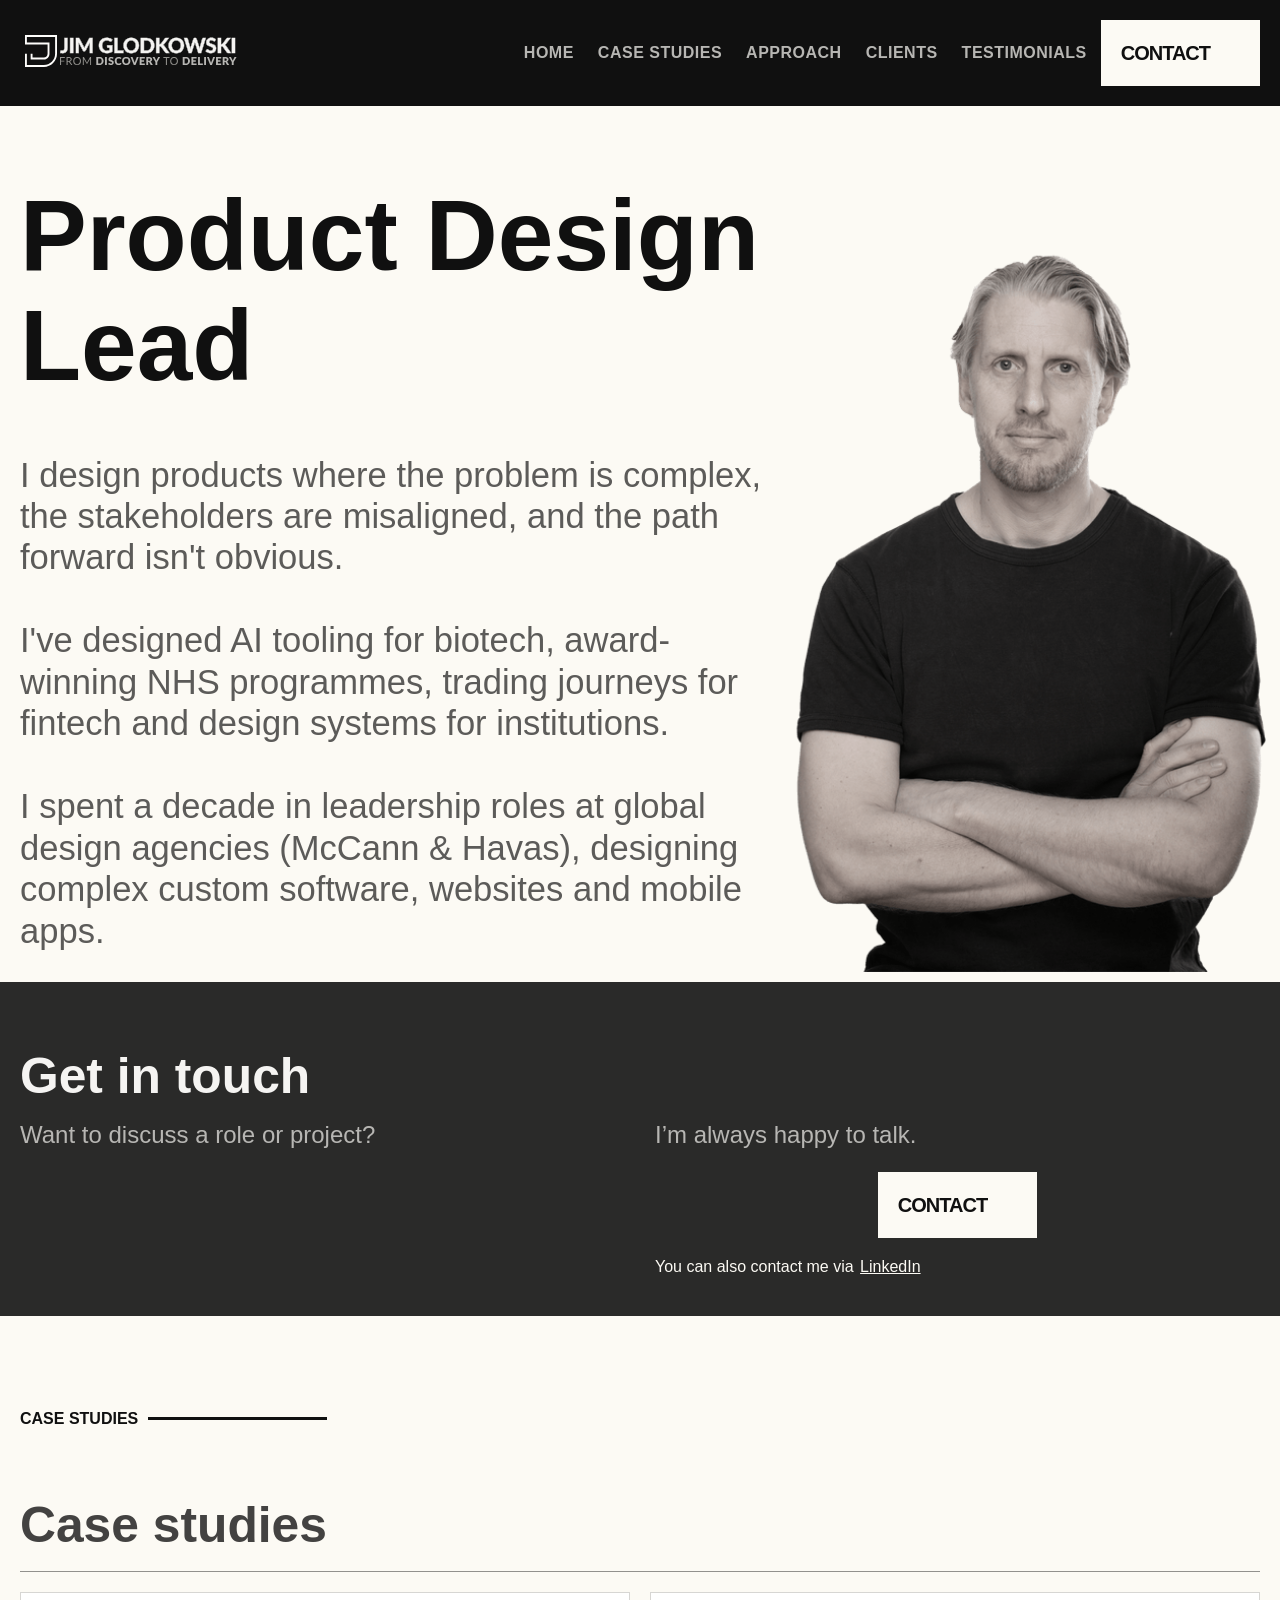
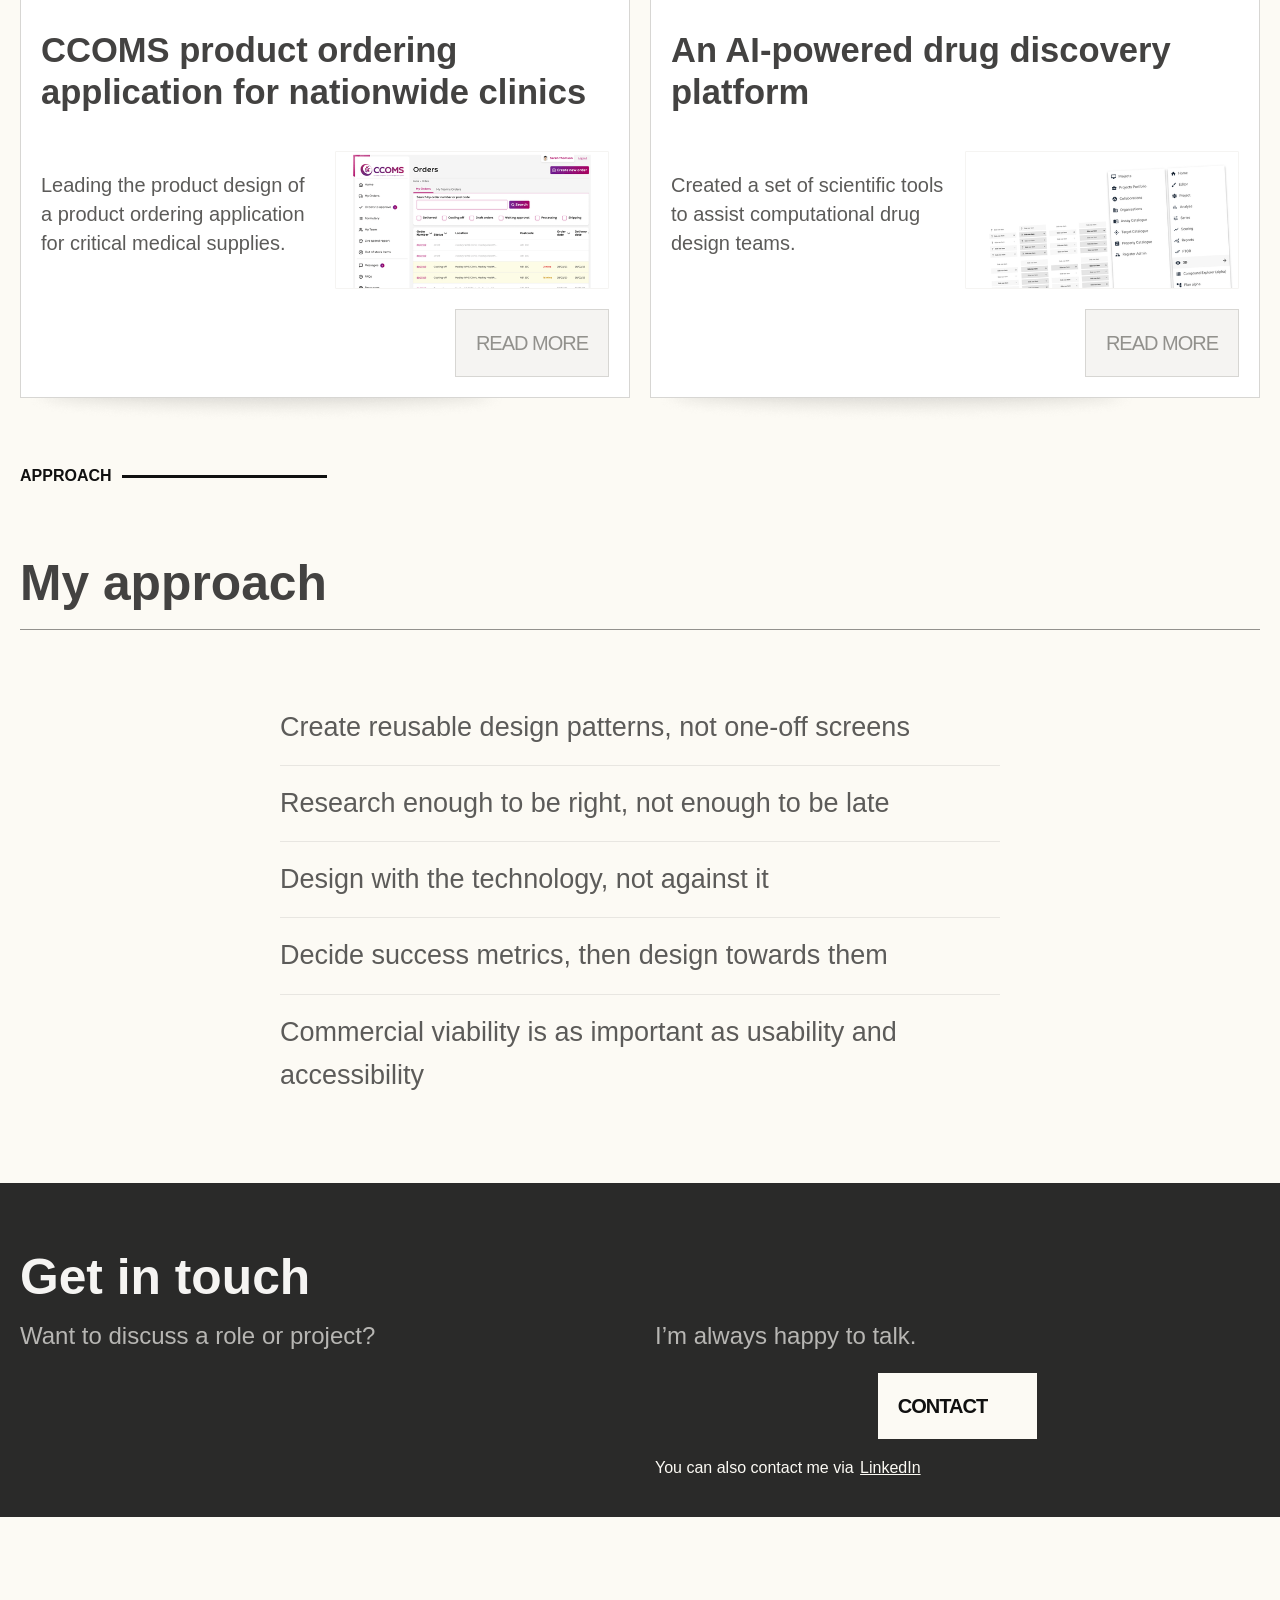
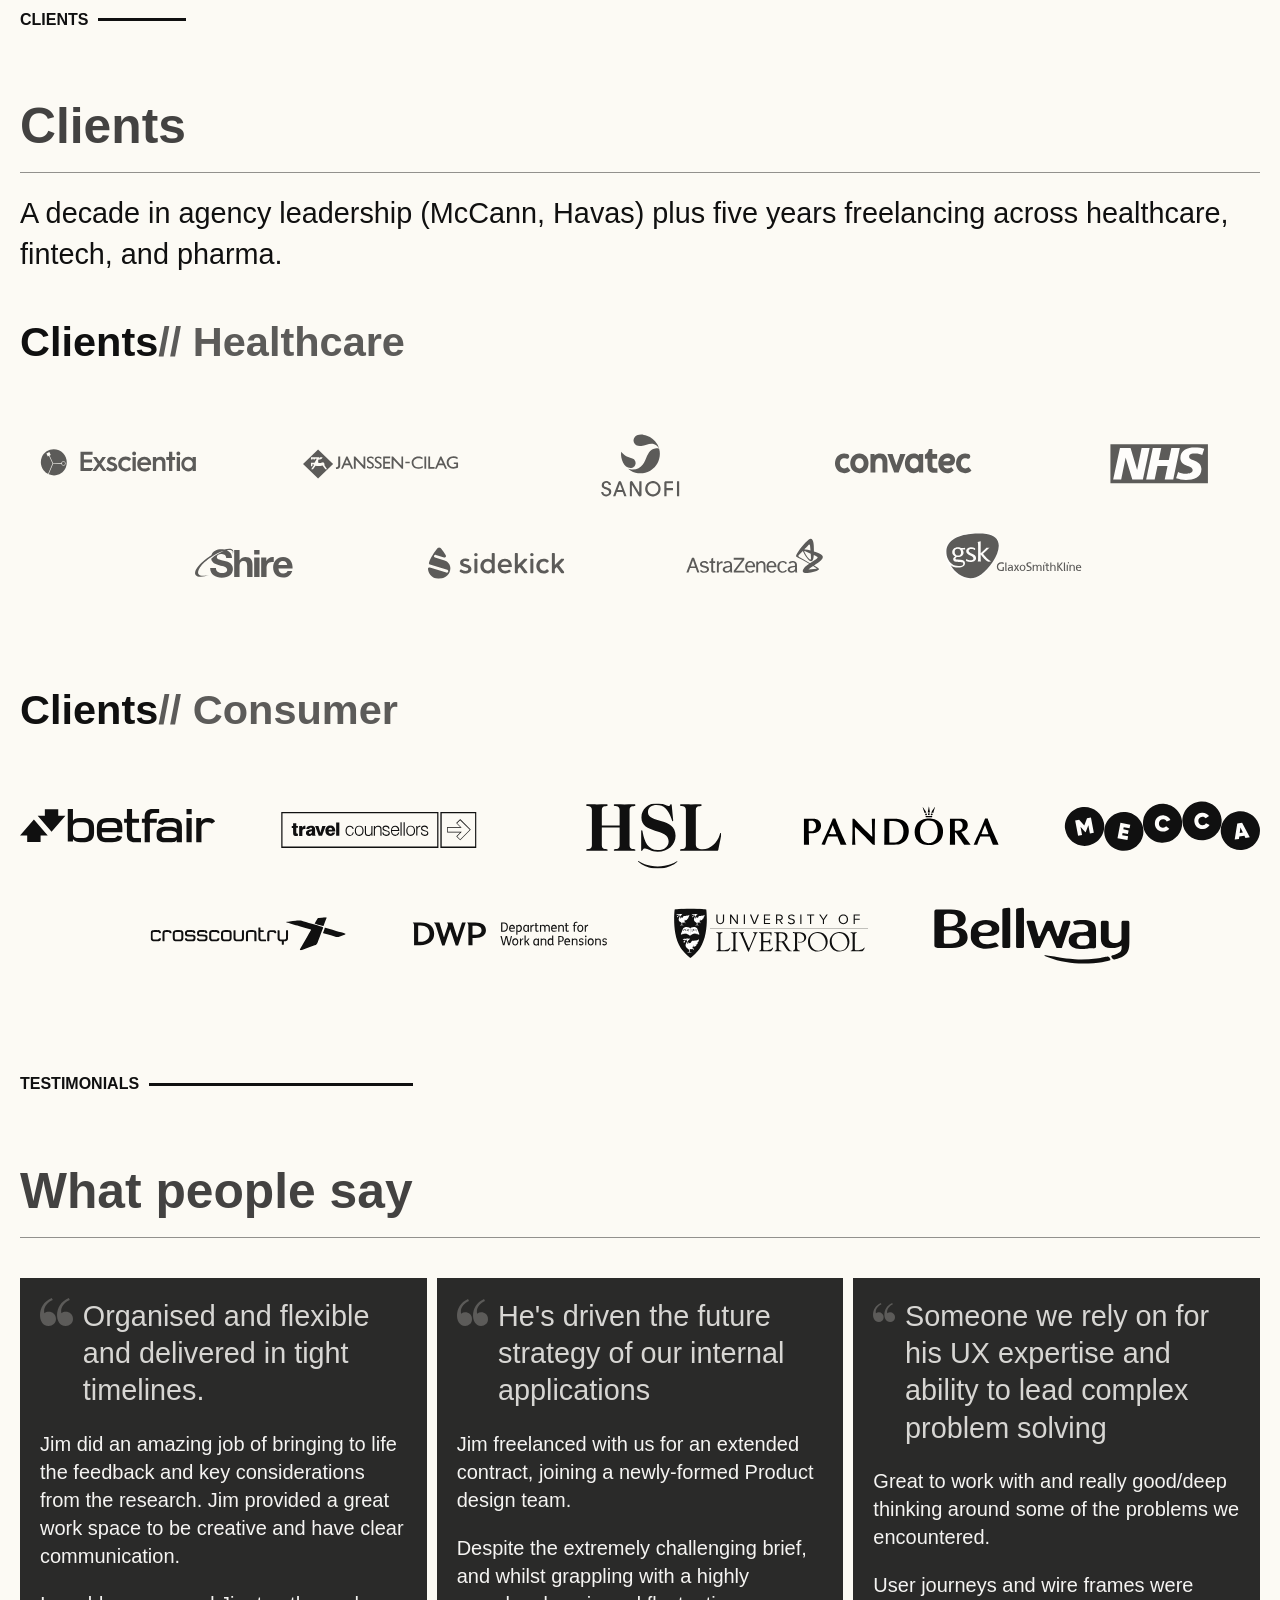
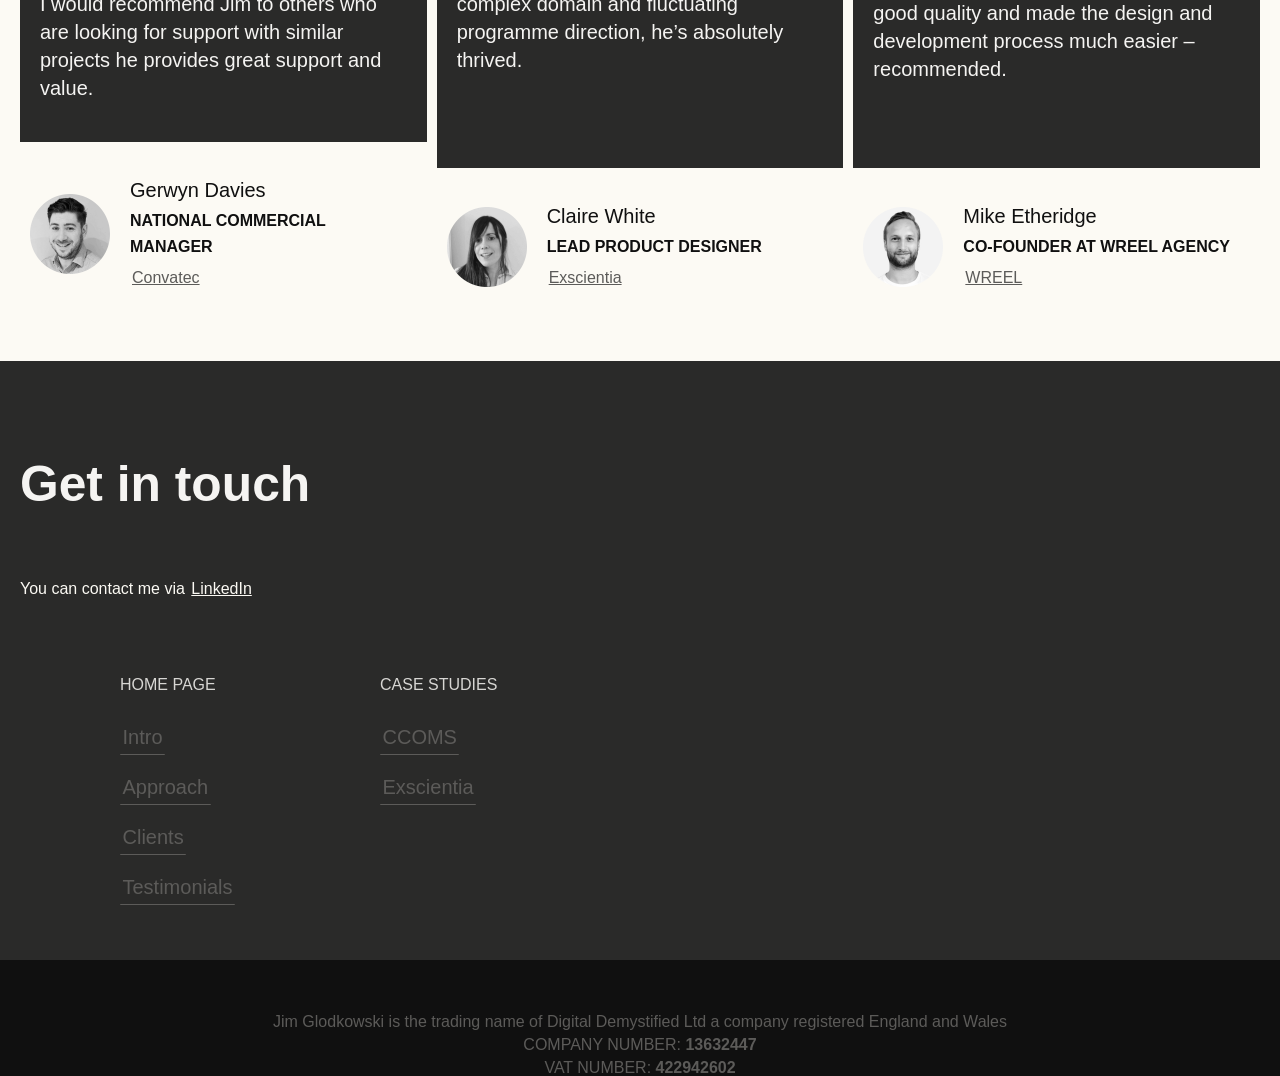
==== commit 4f26d180: "Fix LinkedIn URL to jim-glodkowski Co-Authored-By: Claude Opus 4.6 <noreply@anthropic.com>" ====
--- a/index-v2.html
+++ b/index-v2.html
@@ -16,4 +16,4 @@
 }
 </script>
 
-</head><body class="body-em-scaler"><div id="intro" class="jg-section-link"></div><div data-animation="default" class="navbar w-nav" data-easing2="ease" data-easing="ease" data-collapse="medium" role="banner" data-duration="400" id="top" data-doc-height="1"><div class="nav-inner w-container"><a href="index-v2.html#intro2" class="brand w-nav-brand"><img src="assets/6658cb558ca3f5b6f07b6169_websiteLogoLockupNEW.svg" loading="lazy" alt="" class="image-11"/></a><nav role="navigation" class="jg-nav-links-wrapper w-nav-menu"><a href="index-v2.html#intro" class="nav-item-standard-level1 w-nav-link">Home</a><a href="index-v2.html#case-studies" class="nav-item-standard-level1 w-nav-link">CASE STUDIES</a><a href="index-v2.html#skillset" class="nav-item-standard-level1 w-nav-link">Approach</a><a href="index-v2.html#clients" class="nav-item-standard-level1 w-nav-link">Clients</a><a href="index-v2.html#testimonials" class="nav-item-standard-level1 w-nav-link">Testimonials</a><a href="index-v2.html#contact" class="button--primary w-button">CONTACT</a></nav><div class="menu-button w-nav-button"><div class="icon w-icon-nav-menu"></div><img src="assets/6618ee3ff5269e6c6ab81431_Hamburger.svg" loading="lazy" alt=""/></div></div><div class="_2-deg-btm-nav"></div></div><div class="jg-homepage-hero"><div class="w-layout-hflex jg-homepage-hero-col1"><h1 id="intro2" class="hero-siteheader">Product Design Lead</h1><p class="hero-valueprop">I design products where the problem is complex, the stakeholders are misaligned, and the path forward isn't obvious.<br/><br/>I've designed AI tooling for biotech, award-winning NHS programmes, trading journeys for fintech and design systems for institutions.<br/><br/>I spent a decade in leadership roles at global design agencies (McCann &amp; Havas), designing complex custom software, websites and mobile apps.</p></div><div class="w-layout-hflex jg-homepage-hero-col2"><img src="assets/660ffb21142aeb6d433d9aa6_JimGlodkowski.png" loading="lazy" width="333.5" sizes="(max-width: 479px) 100vw, 333.5px" alt="A head and shoulders shot of Jim Glodkowski wearing a black t-shirt" srcset="assets/660ffb21142aeb6d433d9aa6_JimGlodkowski-p-500.png 500w, assets/660ffb21142aeb6d433d9aa6_JimGlodkowski.png 667w" class="jg-hero-image"/></div></div><div class="jg-contact"><div class="_2-deg-top-generic"></div><div class="_2-deg-box-content-wrapper"><h2 class="dark-mode">Get in touch</h2><div class="getintouch-inner"><div class="getintouch-leftcol"><div class="getintouch-text">Want to discuss a role or project?</div></div><div class="getintouch-rightcol"><div class="getintouch-text">I’m always happy to talk.</div><div class="jg-button-cluster"><a href="index-v2.html#contact" class="button--primary w-button">CONTACT</a></div><div class="linkein-line">You can also contact me via <a href="https://www.linkedin.com/in/jimglodkowski/" target="_blank" class="jg-link">LinkedIn</a></div></div></div></div><div class="_2-deg-btm-generic"></div></div><div id="sectionName" class="home-h2-block-wrapper"><div id="case-studies" class="jg-section-link"></div><div class="h2block-hugger"><div class="h2-eyebrow"><div class="h2-eyebrow-text">Case studies</div><div class="h2-eyebrow-rule"></div></div><h2 testname="test value">Case studies</h2></div><div class="rule"></div></div><section class="jg-section-casestudies"><div class="case-studies-card-wrapper"><div class="casestudies-card-cardwrapper"><h3 class="case-studies-card-title">CCOMS product ordering application for nationwide clinics</h3><div class="row"><p class="casestudy-card-summary">Leading the product design of a product ordering application for critical medical supplies.</p><img src="assets/66588c3db1f20c90c8231032_CCOMMS-orders.png" loading="lazy" alt="Screenshot of the completed Order Management page" sizes="(max-width: 479px) 84vw, (max-width: 767px) 90vw, (max-width: 991px) 27vw, 13vw" srcset="assets/66588c3db1f20c90c8231032_CCOMMS-orders-p-500.png 500w, assets/66588c3db1f20c90c8231032_CCOMMS-orders-p-800.png 800w, assets/66588c3db1f20c90c8231032_CCOMMS-orders-p-1080.png 1080w, assets/66588c3db1f20c90c8231032_CCOMMS-orders-p-1600.png 1600w, assets/66588c3db1f20c90c8231032_CCOMMS-orders-p-2000.png 2000w, assets/66588c3db1f20c90c8231032_CCOMMS-orders-p-2600.png 2600w, assets/66588c3db1f20c90c8231032_CCOMMS-orders-p-3200.png 3200w, 66588c3db1f20c90c8231032_CCOMMS-orders.png 4000w" class="case-study-thumbnail"/></div><div class="row"><a href="case-studies/ccoms.html" class="button--secondary w-button">Read more</a></div></div><div class="shadow-wrapper"><img src="assets/65e6f77469e547659f029784_card-btm-shadow.png" loading="lazy" sizes="(max-width: 800px) 100vw, 800px" srcset="assets/65e6f77469e547659f029784_card-btm-shadow-p-500.png 500w, 65e6f77469e547659f029784_card-btm-shadow.png 800w" alt=""/></div></div><div class="case-studies-card-wrapper"><div class="casestudies-card-cardwrapper"><h3 class="case-studies-card-title">An AI-powered drug discovery platform</h3><div class="row"><p class="casestudy-card-summary">Created a set of scientific tools to assist computational drug design teams.</p><img src="assets/664e11026752c35ae7af3355_Navigation.png" loading="lazy" alt="Screenshot of some of the navigation designs and their variations" sizes="(max-width: 479px) 84vw, (max-width: 767px) 90vw, (max-width: 991px) 27vw, 13vw" srcset="assets/664e11026752c35ae7af3355_Navigation-p-500.png 500w, assets/664e11026752c35ae7af3355_Navigation-p-800.png 800w, assets/664e11026752c35ae7af3355_Navigation-p-1080.png 1080w, assets/664e11026752c35ae7af3355_Navigation-p-1600.png 1600w, assets/664e11026752c35ae7af3355_Navigation-p-2000.png 2000w, assets/664e11026752c35ae7af3355_Navigation-p-2600.png 2600w, assets/664e11026752c35ae7af3355_Navigation-p-3200.png 3200w, 664e11026752c35ae7af3355_Navigation.png 4000w" class="case-study-thumbnail"/></div><div class="row"><a href="case-studies/exscientia.html" class="button--secondary w-button">Read more</a></div></div><div class="shadow-wrapper"><img src="assets/65e6f77469e547659f029784_card-btm-shadow.png" loading="lazy" sizes="(max-width: 800px) 100vw, 800px" srcset="assets/65e6f77469e547659f029784_card-btm-shadow-p-500.png 500w, 65e6f77469e547659f029784_card-btm-shadow.png 800w" alt=""/></div></div></section><div id="sectionName" class="home-h2-block-wrapper"><div id="skillset" class="jg-section-link"></div><div class="h2block-hugger"><div class="h2-eyebrow"><div class="h2-eyebrow-text">Approach</div><div class="h2-eyebrow-rule"></div></div><h2 testname="test value">My approach</h2></div><div class="rule"></div></div><section class="jg-section-skillset" style="padding:40px 20px;"><div style="max-width:720px;margin:0 auto;"><ul style="list-style:none;padding:0;margin:0;"><li style="padding:16px 0;border-bottom:1px solid rgba(0,0,0,0.08);font-size:1.125em;line-height:1.6;">Create reusable design patterns, not one-off screens</li><li style="padding:16px 0;border-bottom:1px solid rgba(0,0,0,0.08);font-size:1.125em;line-height:1.6;">Research enough to be right, not enough to be late</li><li style="padding:16px 0;border-bottom:1px solid rgba(0,0,0,0.08);font-size:1.125em;line-height:1.6;">Design with the technology, not against it</li><li style="padding:16px 0;border-bottom:1px solid rgba(0,0,0,0.08);font-size:1.125em;line-height:1.6;">Decide success metrics, then design towards them</li><li style="padding:16px 0;font-size:1.125em;line-height:1.6;">Commercial viability is as important as usability and accessibility</li></ul></div></section><div class="jg-contact"><div class="_2-deg-top-generic"></div><div class="_2-deg-box-content-wrapper"><h2 class="dark-mode">Get in touch</h2><div class="getintouch-inner"><div class="getintouch-leftcol"><div class="getintouch-text">Want to discuss a role or project?</div></div><div class="getintouch-rightcol"><div class="getintouch-text">I’m always happy to talk.</div><div class="jg-button-cluster"><a href="index-v2.html#contact" class="button--primary w-button">CONTACT</a></div><div class="linkein-line">You can also contact me via <a href="https://www.linkedin.com/in/jimglodkowski/" target="_blank" class="jg-link">LinkedIn</a></div></div></div></div><div class="_2-deg-btm-generic"></div></div><div id="sectionName" class="home-h2-block-wrapper"><div id="clients" class="jg-section-link"></div><div class="h2block-hugger"><div class="h2-eyebrow"><div class="h2-eyebrow-text">Clients</div><div class="h2-eyebrow-rule"></div></div><h2 testname="test value">Clients</h2></div><div class="rule"></div></div><section class="jg-section-clients"><div class="large">A decade in agency leadership (McCann, Havas) plus five years freelancing across healthcare, fintech, and pharma.</div><h3 class="clients-h3"><span class="text-span-2">Clients</span>// Healthcare</h3><img src="assets/660568f0d7e7d8ac92d74427_desktop-healthcare.svg" loading="lazy" width="Auto" height="Auto" alt="A collection of logos of heathcare clients" class="image-6"/><img src="assets/66056af1c39da81a097f1dec_mobile-healthcare.svg" loading="lazy" width="543" height="Auto" alt="A collection of logos of heathcare clients" class="image-7"/><h3 class="clients-h3"><span class="text-span-2">Clients</span>// Consumer</h3><img src="assets/65ea000c6d580b46ff436666_logos-desktop-consumer.svg" loading="lazy" alt="A collection of logos of consumer clients" class="image-9"/><img src="assets/6605607a7109e4b47589153f_mobile-consumer.svg" loading="lazy" alt="A collection of logos of consumer clients" class="image-8"/></section><div id="sectionName" class="home-h2-block-wrapper"><div id="testimonials" class="jg-section-link"></div><div class="h2block-hugger"><div class="h2-eyebrow"><div class="h2-eyebrow-text">TEstimonials</div><div class="h2-eyebrow-rule"></div></div><h2 testname="test value">What people say</h2></div><div class="rule"></div></div><section class="jg-sec-testimonials"><div class="jg-testimonial-col-wrapper"><div class="testimonial-wrapper"><div class="jg-quote-wrapper"><div class="jg-quote-title-wrapper"><div class="jg-quote-title-image-fix"><img src="assets/660480cb2da07a3650e1134b_quoteMarks.svg" loading="lazy" alt="" class="image-10"/></div><h3 class="jg-testimonial-title">Organised and flexible and delivered in tight timelines.</h3></div><p class="jg-quote-body">Jim did an amazing job of bringing to life the feedback and key considerations from the research. Jim provided a great work space to be creative and have clear communication. </p><p class="jg-quote-body">I would recommend Jim to others who are looking for support with similar projects he provides great support and value.</p><p class="jg-quote-body"></p><p class="jg-quote-body"></p></div><div class="jg-quote-tail-wrapper"></div><div class="jg-quote-source-wrapper"><img src="assets/66794a52e91537998571150b_gerwyn.png" loading="lazy" width="80" height="80" alt=""/><div class="jg-quote-source-text-wrapper"><div class="quote-name">Gerwyn Davies</div><div class="quote-position">NATIONAL COMMERCIAL MANAGER</div><a href="https://www.convatecgroup.com/" target="_blank" class="jg-quote-link">Convatec</a></div></div></div><div class="testimonial-wrapper"><div class="jg-quote-wrapper"><div class="jg-quote-title-wrapper"><div class="jg-quote-title-image-fix"><img src="assets/660480cb2da07a3650e1134b_quoteMarks.svg" loading="lazy" alt="" class="image-10"/></div><h3 class="jg-testimonial-title">He&#x27;s driven the future strategy of our internal applications</h3></div><p class="jg-quote-body">Jim freelanced with us for an extended contract, joining a newly-formed Product design team.</p><p class="jg-quote-body">Despite the extremely challenging brief, and whilst grappling with a highly complex domain and fluctuating programme direction, he’s absolutely thrived.</p><p class="jg-quote-body"></p><p class="jg-quote-body"></p></div><div class="jg-quote-tail-wrapper"></div><div class="jg-quote-source-wrapper"><img src="assets/6602ced1a4233b175b57b9d6_claire-headshot.png" loading="lazy" width="80" height="80" alt=""/><div class="jg-quote-source-text-wrapper"><div class="quote-name">Claire White</div><div class="quote-position">Lead product designer</div><a href="https://www.exscientia.ai/" target="_blank" class="jg-quote-link">Exscientia</a></div></div></div><div class="testimonial-wrapper"><div class="jg-quote-wrapper"><div class="jg-quote-title-wrapper"><div class="jg-quote-title-image-fix"><img src="assets/660480cb2da07a3650e1134b_quoteMarks.svg" loading="lazy" alt="" class="image-10"/></div><h3 class="jg-testimonial-title">Someone we rely on for his UX expertise and ability to lead complex problem solving</h3></div><p class="jg-quote-body">Great to work with and really good/deep thinking around some of the problems we encountered.</p><p class="jg-quote-body">User journeys and wire frames were good quality and made the design and development process much easier – recommended.</p><p class="jg-quote-body"></p><p class="jg-quote-body"></p></div><div class="jg-quote-tail-wrapper"></div><div class="jg-quote-source-wrapper"><img src="assets/66794dc8f3983f33c47aec51_mikeE-headshot.png" loading="lazy" width="80" height="80" alt=""/><div class="jg-quote-source-text-wrapper"><div class="quote-name">Mike Etheridge</div><div class="quote-position">Co-Founder at Wreel Agency</div><a href="https://wreel.agency/" target="_blank" class="jg-quote-link">WREEL</a></div></div></div></div></section><div id="contact" class="jg-footer"><div class="_2-deg-top-generic"></div><div class="_2-deg-box-content-wrapper"><h2 class="footer-title">Get in touch</h2><div class="linkein-line">You can contact me via <a href="https://www.linkedin.com/in/jimglodkowski/" target="_blank" class="jg-link">LinkedIn</a></div><div class="jg-footer-contents"><div class="footer-links-wrapper"><div class="skillset-col w-clearfix"><h3 class="jg-footer-sub-head">HOME pAGE</h3><a href="index-v2.html#intro2" class="jg-footer-link">Intro</a><a href="index-v2.html#skillset" class="jg-footer-link">Approach</a><a href="index-v2.html#clients" class="jg-footer-link">Clients</a><a href="index-v2.html#Testimonials" class="jg-footer-link">Testimonials</a></div><div class="skillset-col w-clearfix"><h3 class="jg-footer-sub-head">CAse studies</h3><a href="case-studies/ccoms.html" class="jg-footer-link">CCOMS</a><a href="case-studies/exscientia.html" class="jg-footer-link">Exscientia</a></div></div></div></div><div class="_2-deg-btm-footer"></div><p class="legal">Jim Glodkowski is the trading name of Digital Demystified Ltd a company registered England and Wales<br/>COMPANY NUMBER: <strong>13632447</strong><br/>VAT NUMBER: <strong>422942602</strong></p></div><script src="https://d3e54v103j8qbb.cloudfront.net/js/jquery-3.5.1.min.dc5e7f18c8.js?site=65c6705990e76bb91f8a83b7" type="text/javascript" integrity="sha256-9/aliU8dGd2tb6OSsuzixeV4y/faTqgFtohetphbbj0=" crossorigin="anonymous"></script><script src="assets/webflow.schunk.47d6c6fda17ce6cd.js" type="text/javascript" integrity="sha384-Lir0RD5ekpd2MnGnYAQgABmR5JLlqnk+1yuFajhbYJ1UEeYeLoiw4y8/3V7XPtBu" crossorigin="anonymous"></script><script src="assets/webflow.c9f80112.4ac3d4cc90dba4cc.js" type="text/javascript" integrity="sha384-P8eUN5C+WDw22G6ea/bnXcpxytSh2PJMWY2qGqFiiYEhmWaQFAeLqdrfIyM/mN1l" crossorigin="anonymous"></script><script src="assets/https://hubspotonwebflow.com/assets/js/form-124.js" type="text/javascript" integrity="sha384-bjyNIOqAKScdeQ3THsDZLGagNN56B4X2Auu9YZIGu+tA/PlggMk4jbWruG/P6zYj" crossorigin="anonymous"></script></body></html>+</head><body class="body-em-scaler"><div id="intro" class="jg-section-link"></div><div data-animation="default" class="navbar w-nav" data-easing2="ease" data-easing="ease" data-collapse="medium" role="banner" data-duration="400" id="top" data-doc-height="1"><div class="nav-inner w-container"><a href="index-v2.html#intro2" class="brand w-nav-brand"><img src="assets/6658cb558ca3f5b6f07b6169_websiteLogoLockupNEW.svg" loading="lazy" alt="" class="image-11"/></a><nav role="navigation" class="jg-nav-links-wrapper w-nav-menu"><a href="index-v2.html#intro" class="nav-item-standard-level1 w-nav-link">Home</a><a href="index-v2.html#case-studies" class="nav-item-standard-level1 w-nav-link">CASE STUDIES</a><a href="index-v2.html#skillset" class="nav-item-standard-level1 w-nav-link">Approach</a><a href="index-v2.html#clients" class="nav-item-standard-level1 w-nav-link">Clients</a><a href="index-v2.html#testimonials" class="nav-item-standard-level1 w-nav-link">Testimonials</a><a href="index-v2.html#contact" class="button--primary w-button">CONTACT</a></nav><div class="menu-button w-nav-button"><div class="icon w-icon-nav-menu"></div><img src="assets/6618ee3ff5269e6c6ab81431_Hamburger.svg" loading="lazy" alt=""/></div></div><div class="_2-deg-btm-nav"></div></div><div class="jg-homepage-hero"><div class="w-layout-hflex jg-homepage-hero-col1"><h1 id="intro2" class="hero-siteheader">Product Design Lead</h1><p class="hero-valueprop">I design products where the problem is complex, the stakeholders are misaligned, and the path forward isn't obvious.<br/><br/>I've designed AI tooling for biotech, award-winning NHS programmes, trading journeys for fintech and design systems for institutions.<br/><br/>I spent a decade in leadership roles at global design agencies (McCann &amp; Havas), designing complex custom software, websites and mobile apps.</p></div><div class="w-layout-hflex jg-homepage-hero-col2"><img src="assets/660ffb21142aeb6d433d9aa6_JimGlodkowski.png" loading="lazy" width="333.5" sizes="(max-width: 479px) 100vw, 333.5px" alt="A head and shoulders shot of Jim Glodkowski wearing a black t-shirt" srcset="assets/660ffb21142aeb6d433d9aa6_JimGlodkowski-p-500.png 500w, assets/660ffb21142aeb6d433d9aa6_JimGlodkowski.png 667w" class="jg-hero-image"/></div></div><div class="jg-contact"><div class="_2-deg-top-generic"></div><div class="_2-deg-box-content-wrapper"><h2 class="dark-mode">Get in touch</h2><div class="getintouch-inner"><div class="getintouch-leftcol"><div class="getintouch-text">Want to discuss a role or project?</div></div><div class="getintouch-rightcol"><div class="getintouch-text">I’m always happy to talk.</div><div class="jg-button-cluster"><a href="index-v2.html#contact" class="button--primary w-button">CONTACT</a></div><div class="linkein-line">You can also contact me via <a href="https://www.linkedin.com/in/jim-glodkowski/" target="_blank" class="jg-link">LinkedIn</a></div></div></div></div><div class="_2-deg-btm-generic"></div></div><div id="sectionName" class="home-h2-block-wrapper"><div id="case-studies" class="jg-section-link"></div><div class="h2block-hugger"><div class="h2-eyebrow"><div class="h2-eyebrow-text">Case studies</div><div class="h2-eyebrow-rule"></div></div><h2 testname="test value">Case studies</h2></div><div class="rule"></div></div><section class="jg-section-casestudies"><div class="case-studies-card-wrapper"><div class="casestudies-card-cardwrapper"><h3 class="case-studies-card-title">CCOMS product ordering application for nationwide clinics</h3><div class="row"><p class="casestudy-card-summary">Leading the product design of a product ordering application for critical medical supplies.</p><img src="assets/66588c3db1f20c90c8231032_CCOMMS-orders.png" loading="lazy" alt="Screenshot of the completed Order Management page" sizes="(max-width: 479px) 84vw, (max-width: 767px) 90vw, (max-width: 991px) 27vw, 13vw" srcset="assets/66588c3db1f20c90c8231032_CCOMMS-orders-p-500.png 500w, assets/66588c3db1f20c90c8231032_CCOMMS-orders-p-800.png 800w, assets/66588c3db1f20c90c8231032_CCOMMS-orders-p-1080.png 1080w, assets/66588c3db1f20c90c8231032_CCOMMS-orders-p-1600.png 1600w, assets/66588c3db1f20c90c8231032_CCOMMS-orders-p-2000.png 2000w, assets/66588c3db1f20c90c8231032_CCOMMS-orders-p-2600.png 2600w, assets/66588c3db1f20c90c8231032_CCOMMS-orders-p-3200.png 3200w, 66588c3db1f20c90c8231032_CCOMMS-orders.png 4000w" class="case-study-thumbnail"/></div><div class="row"><a href="case-studies/ccoms.html" class="button--secondary w-button">Read more</a></div></div><div class="shadow-wrapper"><img src="assets/65e6f77469e547659f029784_card-btm-shadow.png" loading="lazy" sizes="(max-width: 800px) 100vw, 800px" srcset="assets/65e6f77469e547659f029784_card-btm-shadow-p-500.png 500w, 65e6f77469e547659f029784_card-btm-shadow.png 800w" alt=""/></div></div><div class="case-studies-card-wrapper"><div class="casestudies-card-cardwrapper"><h3 class="case-studies-card-title">An AI-powered drug discovery platform</h3><div class="row"><p class="casestudy-card-summary">Created a set of scientific tools to assist computational drug design teams.</p><img src="assets/664e11026752c35ae7af3355_Navigation.png" loading="lazy" alt="Screenshot of some of the navigation designs and their variations" sizes="(max-width: 479px) 84vw, (max-width: 767px) 90vw, (max-width: 991px) 27vw, 13vw" srcset="assets/664e11026752c35ae7af3355_Navigation-p-500.png 500w, assets/664e11026752c35ae7af3355_Navigation-p-800.png 800w, assets/664e11026752c35ae7af3355_Navigation-p-1080.png 1080w, assets/664e11026752c35ae7af3355_Navigation-p-1600.png 1600w, assets/664e11026752c35ae7af3355_Navigation-p-2000.png 2000w, assets/664e11026752c35ae7af3355_Navigation-p-2600.png 2600w, assets/664e11026752c35ae7af3355_Navigation-p-3200.png 3200w, 664e11026752c35ae7af3355_Navigation.png 4000w" class="case-study-thumbnail"/></div><div class="row"><a href="case-studies/exscientia.html" class="button--secondary w-button">Read more</a></div></div><div class="shadow-wrapper"><img src="assets/65e6f77469e547659f029784_card-btm-shadow.png" loading="lazy" sizes="(max-width: 800px) 100vw, 800px" srcset="assets/65e6f77469e547659f029784_card-btm-shadow-p-500.png 500w, 65e6f77469e547659f029784_card-btm-shadow.png 800w" alt=""/></div></div></section><div id="sectionName" class="home-h2-block-wrapper"><div id="skillset" class="jg-section-link"></div><div class="h2block-hugger"><div class="h2-eyebrow"><div class="h2-eyebrow-text">Approach</div><div class="h2-eyebrow-rule"></div></div><h2 testname="test value">My approach</h2></div><div class="rule"></div></div><section class="jg-section-skillset" style="padding:40px 20px;"><div style="max-width:720px;margin:0 auto;"><ul style="list-style:none;padding:0;margin:0;"><li style="padding:16px 0;border-bottom:1px solid rgba(0,0,0,0.08);font-size:1.125em;line-height:1.6;">Create reusable design patterns, not one-off screens</li><li style="padding:16px 0;border-bottom:1px solid rgba(0,0,0,0.08);font-size:1.125em;line-height:1.6;">Research enough to be right, not enough to be late</li><li style="padding:16px 0;border-bottom:1px solid rgba(0,0,0,0.08);font-size:1.125em;line-height:1.6;">Design with the technology, not against it</li><li style="padding:16px 0;border-bottom:1px solid rgba(0,0,0,0.08);font-size:1.125em;line-height:1.6;">Decide success metrics, then design towards them</li><li style="padding:16px 0;font-size:1.125em;line-height:1.6;">Commercial viability is as important as usability and accessibility</li></ul></div></section><div class="jg-contact"><div class="_2-deg-top-generic"></div><div class="_2-deg-box-content-wrapper"><h2 class="dark-mode">Get in touch</h2><div class="getintouch-inner"><div class="getintouch-leftcol"><div class="getintouch-text">Want to discuss a role or project?</div></div><div class="getintouch-rightcol"><div class="getintouch-text">I’m always happy to talk.</div><div class="jg-button-cluster"><a href="index-v2.html#contact" class="button--primary w-button">CONTACT</a></div><div class="linkein-line">You can also contact me via <a href="https://www.linkedin.com/in/jim-glodkowski/" target="_blank" class="jg-link">LinkedIn</a></div></div></div></div><div class="_2-deg-btm-generic"></div></div><div id="sectionName" class="home-h2-block-wrapper"><div id="clients" class="jg-section-link"></div><div class="h2block-hugger"><div class="h2-eyebrow"><div class="h2-eyebrow-text">Clients</div><div class="h2-eyebrow-rule"></div></div><h2 testname="test value">Clients</h2></div><div class="rule"></div></div><section class="jg-section-clients"><div class="large">A decade in agency leadership (McCann, Havas) plus five years freelancing across healthcare, fintech, and pharma.</div><h3 class="clients-h3"><span class="text-span-2">Clients</span>// Healthcare</h3><img src="assets/660568f0d7e7d8ac92d74427_desktop-healthcare.svg" loading="lazy" width="Auto" height="Auto" alt="A collection of logos of heathcare clients" class="image-6"/><img src="assets/66056af1c39da81a097f1dec_mobile-healthcare.svg" loading="lazy" width="543" height="Auto" alt="A collection of logos of heathcare clients" class="image-7"/><h3 class="clients-h3"><span class="text-span-2">Clients</span>// Consumer</h3><img src="assets/65ea000c6d580b46ff436666_logos-desktop-consumer.svg" loading="lazy" alt="A collection of logos of consumer clients" class="image-9"/><img src="assets/6605607a7109e4b47589153f_mobile-consumer.svg" loading="lazy" alt="A collection of logos of consumer clients" class="image-8"/></section><div id="sectionName" class="home-h2-block-wrapper"><div id="testimonials" class="jg-section-link"></div><div class="h2block-hugger"><div class="h2-eyebrow"><div class="h2-eyebrow-text">TEstimonials</div><div class="h2-eyebrow-rule"></div></div><h2 testname="test value">What people say</h2></div><div class="rule"></div></div><section class="jg-sec-testimonials"><div class="jg-testimonial-col-wrapper"><div class="testimonial-wrapper"><div class="jg-quote-wrapper"><div class="jg-quote-title-wrapper"><div class="jg-quote-title-image-fix"><img src="assets/660480cb2da07a3650e1134b_quoteMarks.svg" loading="lazy" alt="" class="image-10"/></div><h3 class="jg-testimonial-title">Organised and flexible and delivered in tight timelines.</h3></div><p class="jg-quote-body">Jim did an amazing job of bringing to life the feedback and key considerations from the research. Jim provided a great work space to be creative and have clear communication. </p><p class="jg-quote-body">I would recommend Jim to others who are looking for support with similar projects he provides great support and value.</p><p class="jg-quote-body"></p><p class="jg-quote-body"></p></div><div class="jg-quote-tail-wrapper"></div><div class="jg-quote-source-wrapper"><img src="assets/66794a52e91537998571150b_gerwyn.png" loading="lazy" width="80" height="80" alt=""/><div class="jg-quote-source-text-wrapper"><div class="quote-name">Gerwyn Davies</div><div class="quote-position">NATIONAL COMMERCIAL MANAGER</div><a href="https://www.convatecgroup.com/" target="_blank" class="jg-quote-link">Convatec</a></div></div></div><div class="testimonial-wrapper"><div class="jg-quote-wrapper"><div class="jg-quote-title-wrapper"><div class="jg-quote-title-image-fix"><img src="assets/660480cb2da07a3650e1134b_quoteMarks.svg" loading="lazy" alt="" class="image-10"/></div><h3 class="jg-testimonial-title">He&#x27;s driven the future strategy of our internal applications</h3></div><p class="jg-quote-body">Jim freelanced with us for an extended contract, joining a newly-formed Product design team.</p><p class="jg-quote-body">Despite the extremely challenging brief, and whilst grappling with a highly complex domain and fluctuating programme direction, he’s absolutely thrived.</p><p class="jg-quote-body"></p><p class="jg-quote-body"></p></div><div class="jg-quote-tail-wrapper"></div><div class="jg-quote-source-wrapper"><img src="assets/6602ced1a4233b175b57b9d6_claire-headshot.png" loading="lazy" width="80" height="80" alt=""/><div class="jg-quote-source-text-wrapper"><div class="quote-name">Claire White</div><div class="quote-position">Lead product designer</div><a href="https://www.exscientia.ai/" target="_blank" class="jg-quote-link">Exscientia</a></div></div></div><div class="testimonial-wrapper"><div class="jg-quote-wrapper"><div class="jg-quote-title-wrapper"><div class="jg-quote-title-image-fix"><img src="assets/660480cb2da07a3650e1134b_quoteMarks.svg" loading="lazy" alt="" class="image-10"/></div><h3 class="jg-testimonial-title">Someone we rely on for his UX expertise and ability to lead complex problem solving</h3></div><p class="jg-quote-body">Great to work with and really good/deep thinking around some of the problems we encountered.</p><p class="jg-quote-body">User journeys and wire frames were good quality and made the design and development process much easier – recommended.</p><p class="jg-quote-body"></p><p class="jg-quote-body"></p></div><div class="jg-quote-tail-wrapper"></div><div class="jg-quote-source-wrapper"><img src="assets/66794dc8f3983f33c47aec51_mikeE-headshot.png" loading="lazy" width="80" height="80" alt=""/><div class="jg-quote-source-text-wrapper"><div class="quote-name">Mike Etheridge</div><div class="quote-position">Co-Founder at Wreel Agency</div><a href="https://wreel.agency/" target="_blank" class="jg-quote-link">WREEL</a></div></div></div></div></section><div id="contact" class="jg-footer"><div class="_2-deg-top-generic"></div><div class="_2-deg-box-content-wrapper"><h2 class="footer-title">Get in touch</h2><div class="linkein-line">You can contact me via <a href="https://www.linkedin.com/in/jim-glodkowski/" target="_blank" class="jg-link">LinkedIn</a></div><div class="jg-footer-contents"><div class="footer-links-wrapper"><div class="skillset-col w-clearfix"><h3 class="jg-footer-sub-head">HOME pAGE</h3><a href="index-v2.html#intro2" class="jg-footer-link">Intro</a><a href="index-v2.html#skillset" class="jg-footer-link">Approach</a><a href="index-v2.html#clients" class="jg-footer-link">Clients</a><a href="index-v2.html#Testimonials" class="jg-footer-link">Testimonials</a></div><div class="skillset-col w-clearfix"><h3 class="jg-footer-sub-head">CAse studies</h3><a href="case-studies/ccoms.html" class="jg-footer-link">CCOMS</a><a href="case-studies/exscientia.html" class="jg-footer-link">Exscientia</a></div></div></div></div><div class="_2-deg-btm-footer"></div><p class="legal">Jim Glodkowski is the trading name of Digital Demystified Ltd a company registered England and Wales<br/>COMPANY NUMBER: <strong>13632447</strong><br/>VAT NUMBER: <strong>422942602</strong></p></div><script src="https://d3e54v103j8qbb.cloudfront.net/js/jquery-3.5.1.min.dc5e7f18c8.js?site=65c6705990e76bb91f8a83b7" type="text/javascript" integrity="sha256-9/aliU8dGd2tb6OSsuzixeV4y/faTqgFtohetphbbj0=" crossorigin="anonymous"></script><script src="assets/webflow.schunk.47d6c6fda17ce6cd.js" type="text/javascript" integrity="sha384-Lir0RD5ekpd2MnGnYAQgABmR5JLlqnk+1yuFajhbYJ1UEeYeLoiw4y8/3V7XPtBu" crossorigin="anonymous"></script><script src="assets/webflow.c9f80112.4ac3d4cc90dba4cc.js" type="text/javascript" integrity="sha384-P8eUN5C+WDw22G6ea/bnXcpxytSh2PJMWY2qGqFiiYEhmWaQFAeLqdrfIyM/mN1l" crossorigin="anonymous"></script><script src="assets/https://hubspotonwebflow.com/assets/js/form-124.js" type="text/javascript" integrity="sha384-bjyNIOqAKScdeQ3THsDZLGagNN56B4X2Auu9YZIGu+tA/PlggMk4jbWruG/P6zYj" crossorigin="anonymous"></script></body></html>
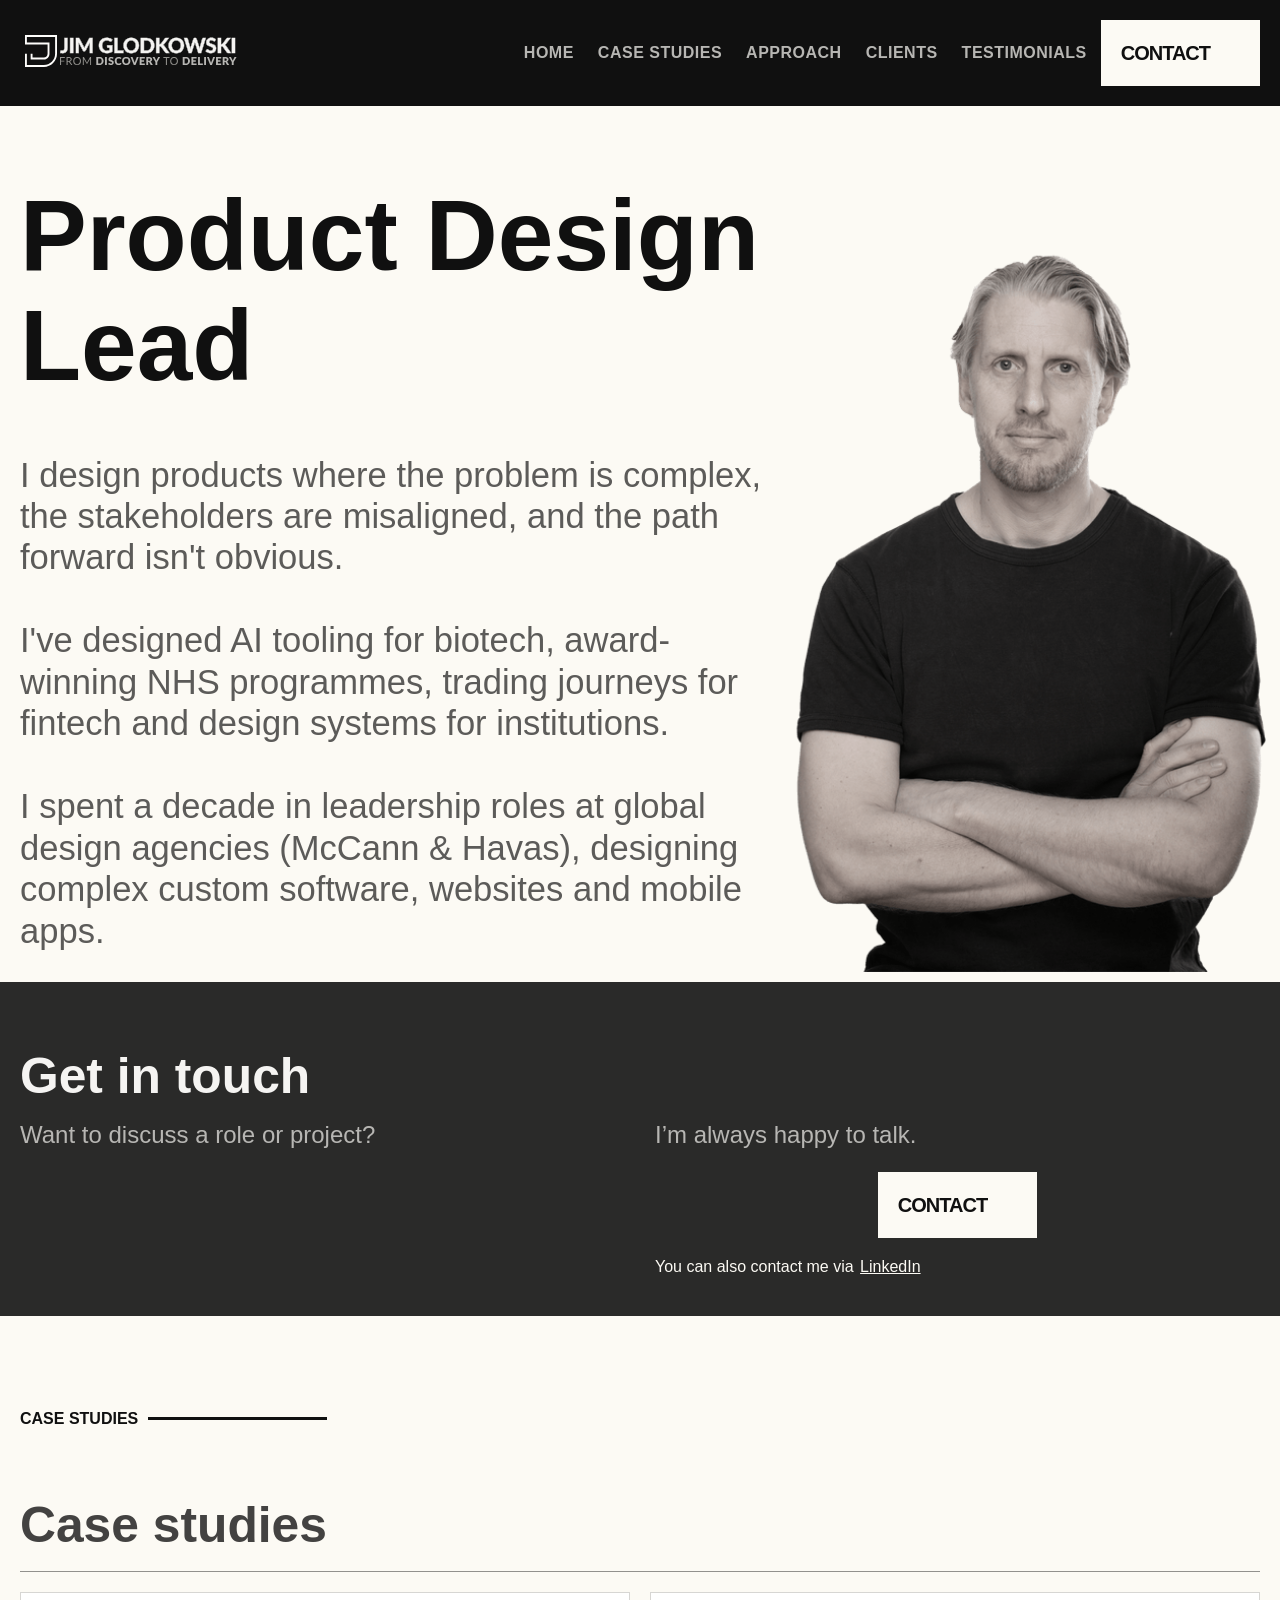
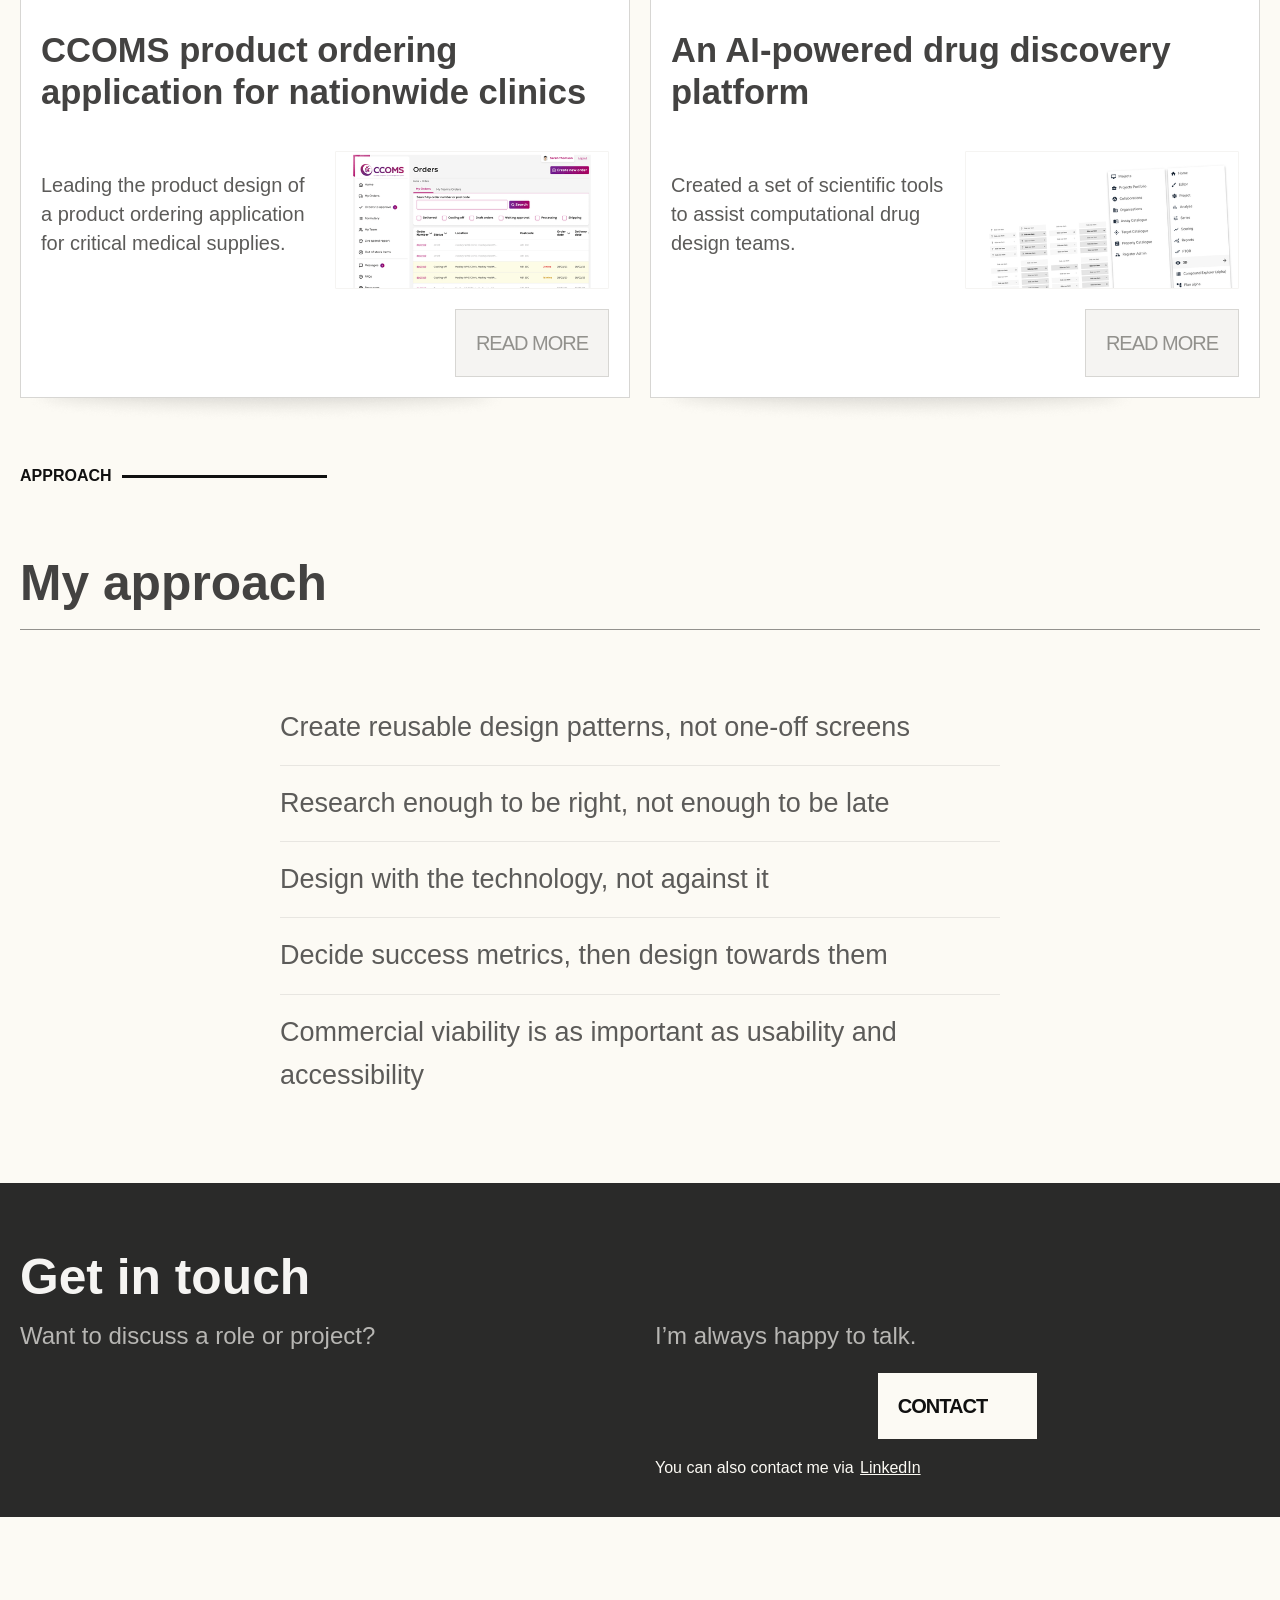
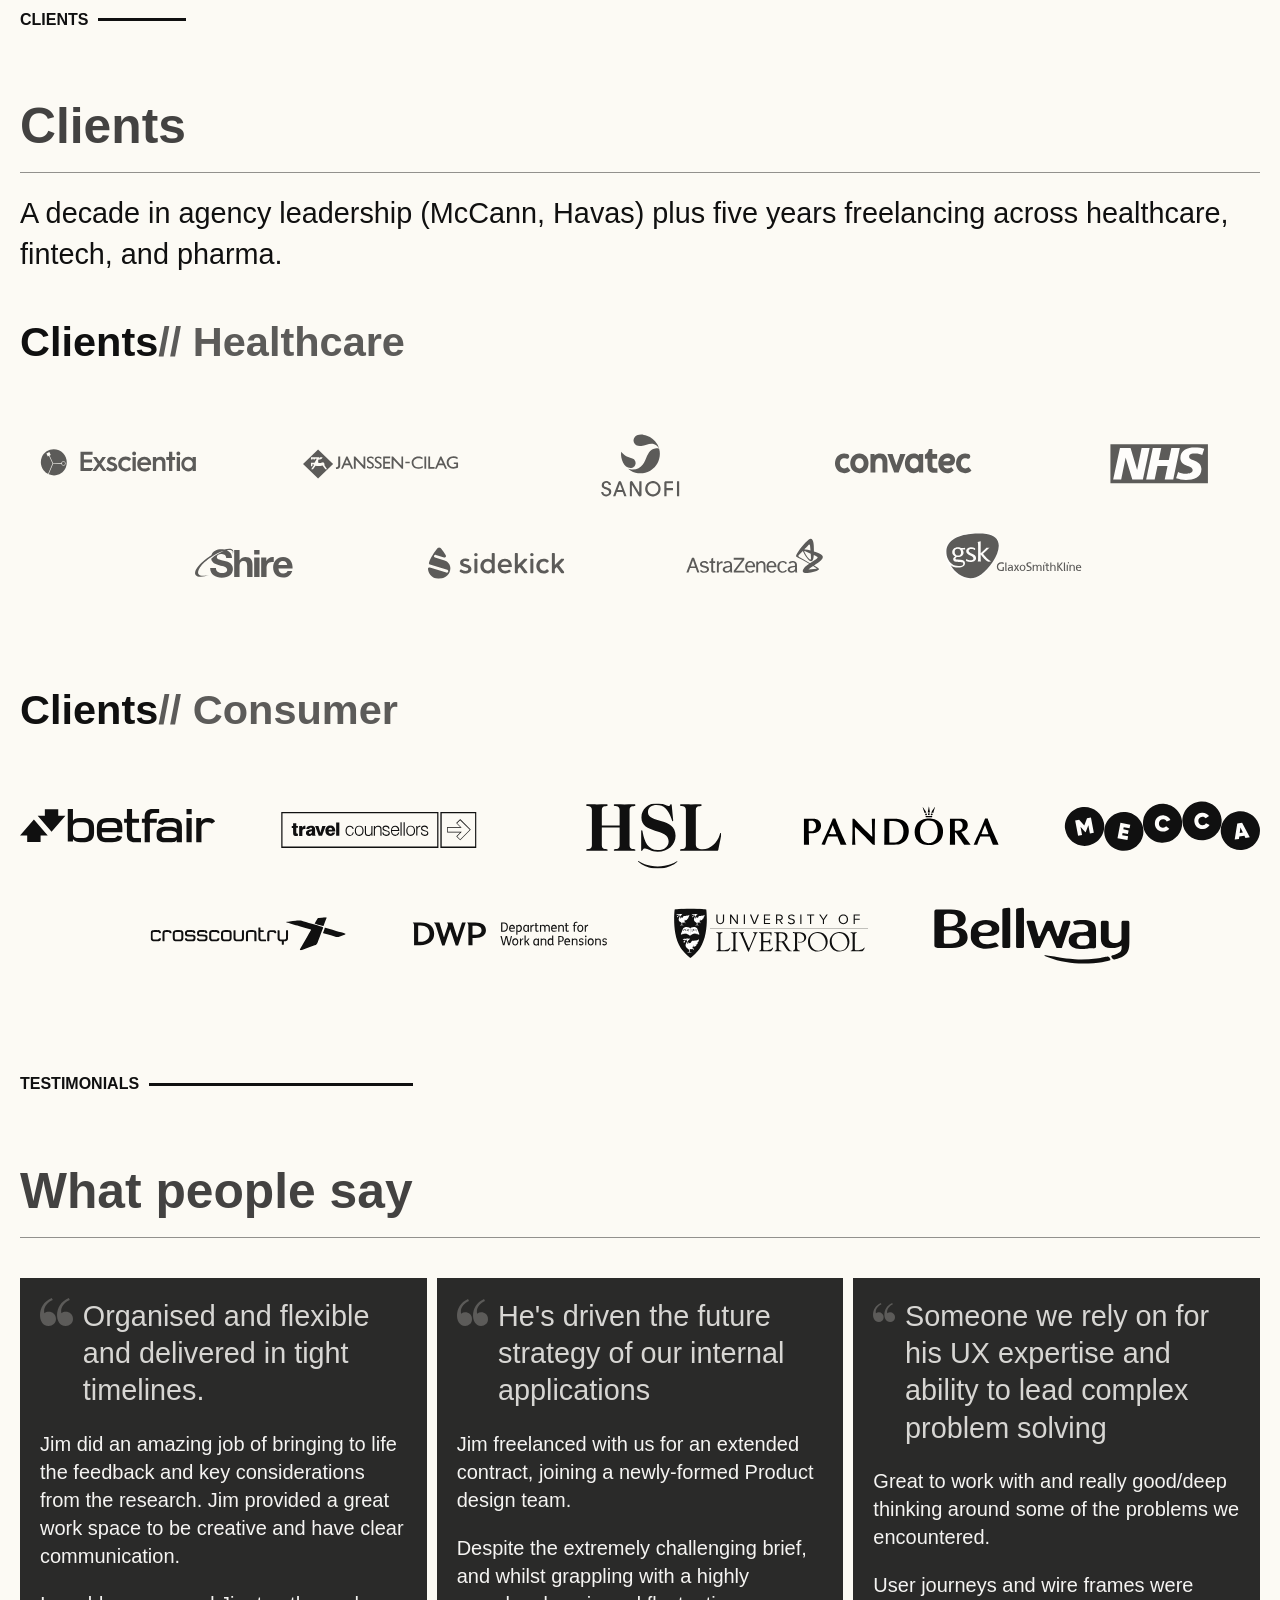
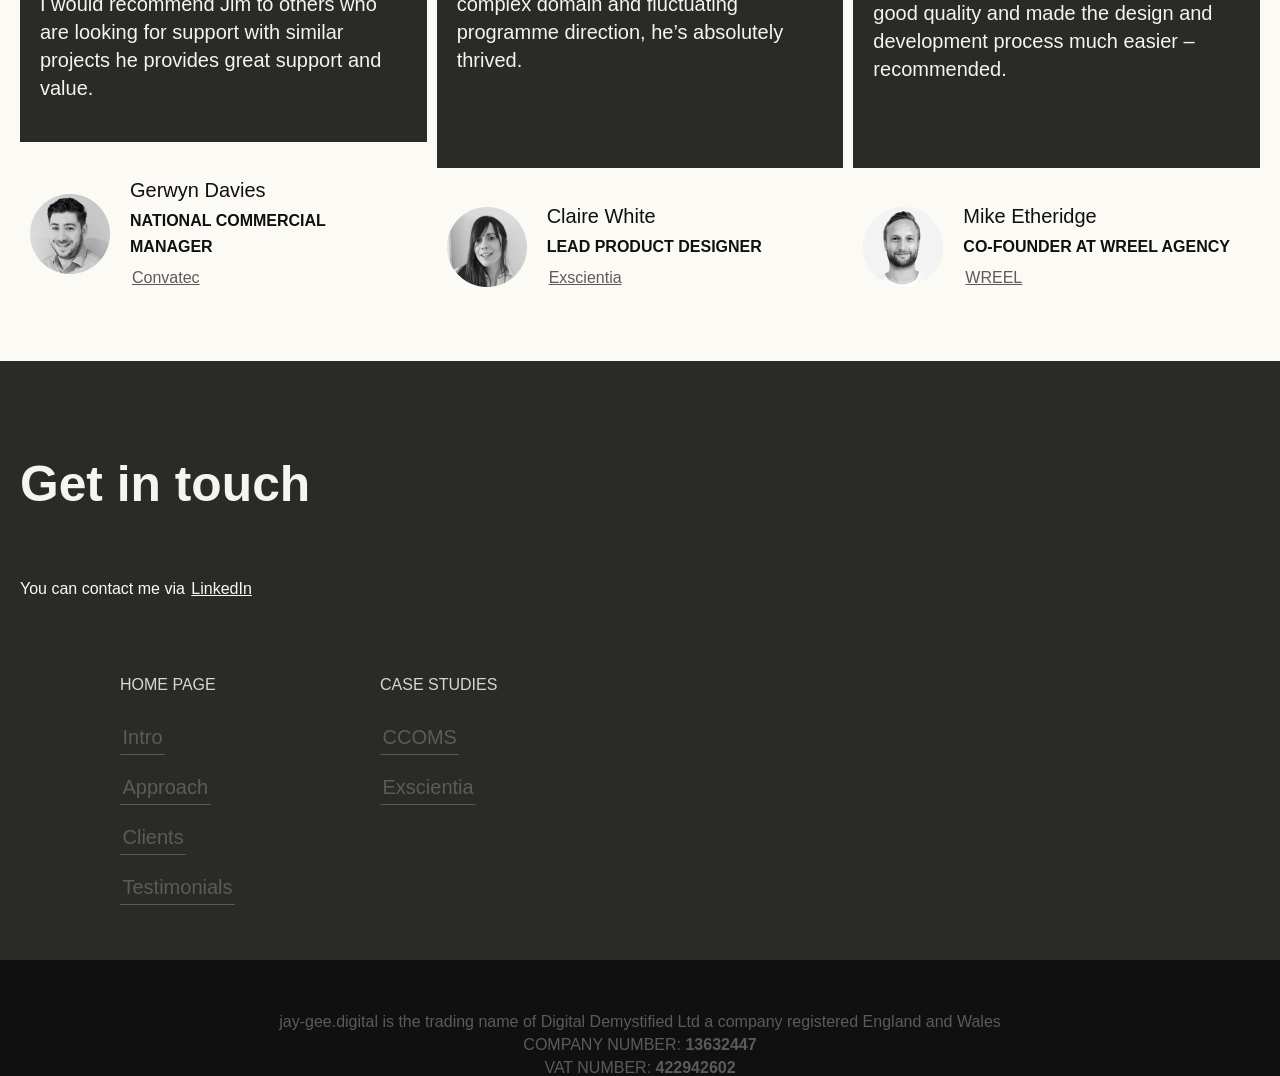
==== commit ee902fe3: "Fix broken links site-wide, update legal footer - Case study nav/footer links now point back to inde" ====
--- a/index-v2.html
+++ b/index-v2.html
@@ -16,4 +16,4 @@
 }
 </script>
 
-</head><body class="body-em-scaler"><div id="intro" class="jg-section-link"></div><div data-animation="default" class="navbar w-nav" data-easing2="ease" data-easing="ease" data-collapse="medium" role="banner" data-duration="400" id="top" data-doc-height="1"><div class="nav-inner w-container"><a href="index-v2.html#intro2" class="brand w-nav-brand"><img src="assets/6658cb558ca3f5b6f07b6169_websiteLogoLockupNEW.svg" loading="lazy" alt="" class="image-11"/></a><nav role="navigation" class="jg-nav-links-wrapper w-nav-menu"><a href="index-v2.html#intro" class="nav-item-standard-level1 w-nav-link">Home</a><a href="index-v2.html#case-studies" class="nav-item-standard-level1 w-nav-link">CASE STUDIES</a><a href="index-v2.html#skillset" class="nav-item-standard-level1 w-nav-link">Approach</a><a href="index-v2.html#clients" class="nav-item-standard-level1 w-nav-link">Clients</a><a href="index-v2.html#testimonials" class="nav-item-standard-level1 w-nav-link">Testimonials</a><a href="index-v2.html#contact" class="button--primary w-button">CONTACT</a></nav><div class="menu-button w-nav-button"><div class="icon w-icon-nav-menu"></div><img src="assets/6618ee3ff5269e6c6ab81431_Hamburger.svg" loading="lazy" alt=""/></div></div><div class="_2-deg-btm-nav"></div></div><div class="jg-homepage-hero"><div class="w-layout-hflex jg-homepage-hero-col1"><h1 id="intro2" class="hero-siteheader">Product Design Lead</h1><p class="hero-valueprop">I design products where the problem is complex, the stakeholders are misaligned, and the path forward isn't obvious.<br/><br/>I've designed AI tooling for biotech, award-winning NHS programmes, trading journeys for fintech and design systems for institutions.<br/><br/>I spent a decade in leadership roles at global design agencies (McCann &amp; Havas), designing complex custom software, websites and mobile apps.</p></div><div class="w-layout-hflex jg-homepage-hero-col2"><img src="assets/660ffb21142aeb6d433d9aa6_JimGlodkowski.png" loading="lazy" width="333.5" sizes="(max-width: 479px) 100vw, 333.5px" alt="A head and shoulders shot of Jim Glodkowski wearing a black t-shirt" srcset="assets/660ffb21142aeb6d433d9aa6_JimGlodkowski-p-500.png 500w, assets/660ffb21142aeb6d433d9aa6_JimGlodkowski.png 667w" class="jg-hero-image"/></div></div><div class="jg-contact"><div class="_2-deg-top-generic"></div><div class="_2-deg-box-content-wrapper"><h2 class="dark-mode">Get in touch</h2><div class="getintouch-inner"><div class="getintouch-leftcol"><div class="getintouch-text">Want to discuss a role or project?</div></div><div class="getintouch-rightcol"><div class="getintouch-text">I’m always happy to talk.</div><div class="jg-button-cluster"><a href="index-v2.html#contact" class="button--primary w-button">CONTACT</a></div><div class="linkein-line">You can also contact me via <a href="https://www.linkedin.com/in/jim-glodkowski/" target="_blank" class="jg-link">LinkedIn</a></div></div></div></div><div class="_2-deg-btm-generic"></div></div><div id="sectionName" class="home-h2-block-wrapper"><div id="case-studies" class="jg-section-link"></div><div class="h2block-hugger"><div class="h2-eyebrow"><div class="h2-eyebrow-text">Case studies</div><div class="h2-eyebrow-rule"></div></div><h2 testname="test value">Case studies</h2></div><div class="rule"></div></div><section class="jg-section-casestudies"><div class="case-studies-card-wrapper"><div class="casestudies-card-cardwrapper"><h3 class="case-studies-card-title">CCOMS product ordering application for nationwide clinics</h3><div class="row"><p class="casestudy-card-summary">Leading the product design of a product ordering application for critical medical supplies.</p><img src="assets/66588c3db1f20c90c8231032_CCOMMS-orders.png" loading="lazy" alt="Screenshot of the completed Order Management page" sizes="(max-width: 479px) 84vw, (max-width: 767px) 90vw, (max-width: 991px) 27vw, 13vw" srcset="assets/66588c3db1f20c90c8231032_CCOMMS-orders-p-500.png 500w, assets/66588c3db1f20c90c8231032_CCOMMS-orders-p-800.png 800w, assets/66588c3db1f20c90c8231032_CCOMMS-orders-p-1080.png 1080w, assets/66588c3db1f20c90c8231032_CCOMMS-orders-p-1600.png 1600w, assets/66588c3db1f20c90c8231032_CCOMMS-orders-p-2000.png 2000w, assets/66588c3db1f20c90c8231032_CCOMMS-orders-p-2600.png 2600w, assets/66588c3db1f20c90c8231032_CCOMMS-orders-p-3200.png 3200w, 66588c3db1f20c90c8231032_CCOMMS-orders.png 4000w" class="case-study-thumbnail"/></div><div class="row"><a href="case-studies/ccoms.html" class="button--secondary w-button">Read more</a></div></div><div class="shadow-wrapper"><img src="assets/65e6f77469e547659f029784_card-btm-shadow.png" loading="lazy" sizes="(max-width: 800px) 100vw, 800px" srcset="assets/65e6f77469e547659f029784_card-btm-shadow-p-500.png 500w, 65e6f77469e547659f029784_card-btm-shadow.png 800w" alt=""/></div></div><div class="case-studies-card-wrapper"><div class="casestudies-card-cardwrapper"><h3 class="case-studies-card-title">An AI-powered drug discovery platform</h3><div class="row"><p class="casestudy-card-summary">Created a set of scientific tools to assist computational drug design teams.</p><img src="assets/664e11026752c35ae7af3355_Navigation.png" loading="lazy" alt="Screenshot of some of the navigation designs and their variations" sizes="(max-width: 479px) 84vw, (max-width: 767px) 90vw, (max-width: 991px) 27vw, 13vw" srcset="assets/664e11026752c35ae7af3355_Navigation-p-500.png 500w, assets/664e11026752c35ae7af3355_Navigation-p-800.png 800w, assets/664e11026752c35ae7af3355_Navigation-p-1080.png 1080w, assets/664e11026752c35ae7af3355_Navigation-p-1600.png 1600w, assets/664e11026752c35ae7af3355_Navigation-p-2000.png 2000w, assets/664e11026752c35ae7af3355_Navigation-p-2600.png 2600w, assets/664e11026752c35ae7af3355_Navigation-p-3200.png 3200w, 664e11026752c35ae7af3355_Navigation.png 4000w" class="case-study-thumbnail"/></div><div class="row"><a href="case-studies/exscientia.html" class="button--secondary w-button">Read more</a></div></div><div class="shadow-wrapper"><img src="assets/65e6f77469e547659f029784_card-btm-shadow.png" loading="lazy" sizes="(max-width: 800px) 100vw, 800px" srcset="assets/65e6f77469e547659f029784_card-btm-shadow-p-500.png 500w, 65e6f77469e547659f029784_card-btm-shadow.png 800w" alt=""/></div></div></section><div id="sectionName" class="home-h2-block-wrapper"><div id="skillset" class="jg-section-link"></div><div class="h2block-hugger"><div class="h2-eyebrow"><div class="h2-eyebrow-text">Approach</div><div class="h2-eyebrow-rule"></div></div><h2 testname="test value">My approach</h2></div><div class="rule"></div></div><section class="jg-section-skillset" style="padding:40px 20px;"><div style="max-width:720px;margin:0 auto;"><ul style="list-style:none;padding:0;margin:0;"><li style="padding:16px 0;border-bottom:1px solid rgba(0,0,0,0.08);font-size:1.125em;line-height:1.6;">Create reusable design patterns, not one-off screens</li><li style="padding:16px 0;border-bottom:1px solid rgba(0,0,0,0.08);font-size:1.125em;line-height:1.6;">Research enough to be right, not enough to be late</li><li style="padding:16px 0;border-bottom:1px solid rgba(0,0,0,0.08);font-size:1.125em;line-height:1.6;">Design with the technology, not against it</li><li style="padding:16px 0;border-bottom:1px solid rgba(0,0,0,0.08);font-size:1.125em;line-height:1.6;">Decide success metrics, then design towards them</li><li style="padding:16px 0;font-size:1.125em;line-height:1.6;">Commercial viability is as important as usability and accessibility</li></ul></div></section><div class="jg-contact"><div class="_2-deg-top-generic"></div><div class="_2-deg-box-content-wrapper"><h2 class="dark-mode">Get in touch</h2><div class="getintouch-inner"><div class="getintouch-leftcol"><div class="getintouch-text">Want to discuss a role or project?</div></div><div class="getintouch-rightcol"><div class="getintouch-text">I’m always happy to talk.</div><div class="jg-button-cluster"><a href="index-v2.html#contact" class="button--primary w-button">CONTACT</a></div><div class="linkein-line">You can also contact me via <a href="https://www.linkedin.com/in/jim-glodkowski/" target="_blank" class="jg-link">LinkedIn</a></div></div></div></div><div class="_2-deg-btm-generic"></div></div><div id="sectionName" class="home-h2-block-wrapper"><div id="clients" class="jg-section-link"></div><div class="h2block-hugger"><div class="h2-eyebrow"><div class="h2-eyebrow-text">Clients</div><div class="h2-eyebrow-rule"></div></div><h2 testname="test value">Clients</h2></div><div class="rule"></div></div><section class="jg-section-clients"><div class="large">A decade in agency leadership (McCann, Havas) plus five years freelancing across healthcare, fintech, and pharma.</div><h3 class="clients-h3"><span class="text-span-2">Clients</span>// Healthcare</h3><img src="assets/660568f0d7e7d8ac92d74427_desktop-healthcare.svg" loading="lazy" width="Auto" height="Auto" alt="A collection of logos of heathcare clients" class="image-6"/><img src="assets/66056af1c39da81a097f1dec_mobile-healthcare.svg" loading="lazy" width="543" height="Auto" alt="A collection of logos of heathcare clients" class="image-7"/><h3 class="clients-h3"><span class="text-span-2">Clients</span>// Consumer</h3><img src="assets/65ea000c6d580b46ff436666_logos-desktop-consumer.svg" loading="lazy" alt="A collection of logos of consumer clients" class="image-9"/><img src="assets/6605607a7109e4b47589153f_mobile-consumer.svg" loading="lazy" alt="A collection of logos of consumer clients" class="image-8"/></section><div id="sectionName" class="home-h2-block-wrapper"><div id="testimonials" class="jg-section-link"></div><div class="h2block-hugger"><div class="h2-eyebrow"><div class="h2-eyebrow-text">TEstimonials</div><div class="h2-eyebrow-rule"></div></div><h2 testname="test value">What people say</h2></div><div class="rule"></div></div><section class="jg-sec-testimonials"><div class="jg-testimonial-col-wrapper"><div class="testimonial-wrapper"><div class="jg-quote-wrapper"><div class="jg-quote-title-wrapper"><div class="jg-quote-title-image-fix"><img src="assets/660480cb2da07a3650e1134b_quoteMarks.svg" loading="lazy" alt="" class="image-10"/></div><h3 class="jg-testimonial-title">Organised and flexible and delivered in tight timelines.</h3></div><p class="jg-quote-body">Jim did an amazing job of bringing to life the feedback and key considerations from the research. Jim provided a great work space to be creative and have clear communication. </p><p class="jg-quote-body">I would recommend Jim to others who are looking for support with similar projects he provides great support and value.</p><p class="jg-quote-body"></p><p class="jg-quote-body"></p></div><div class="jg-quote-tail-wrapper"></div><div class="jg-quote-source-wrapper"><img src="assets/66794a52e91537998571150b_gerwyn.png" loading="lazy" width="80" height="80" alt=""/><div class="jg-quote-source-text-wrapper"><div class="quote-name">Gerwyn Davies</div><div class="quote-position">NATIONAL COMMERCIAL MANAGER</div><a href="https://www.convatecgroup.com/" target="_blank" class="jg-quote-link">Convatec</a></div></div></div><div class="testimonial-wrapper"><div class="jg-quote-wrapper"><div class="jg-quote-title-wrapper"><div class="jg-quote-title-image-fix"><img src="assets/660480cb2da07a3650e1134b_quoteMarks.svg" loading="lazy" alt="" class="image-10"/></div><h3 class="jg-testimonial-title">He&#x27;s driven the future strategy of our internal applications</h3></div><p class="jg-quote-body">Jim freelanced with us for an extended contract, joining a newly-formed Product design team.</p><p class="jg-quote-body">Despite the extremely challenging brief, and whilst grappling with a highly complex domain and fluctuating programme direction, he’s absolutely thrived.</p><p class="jg-quote-body"></p><p class="jg-quote-body"></p></div><div class="jg-quote-tail-wrapper"></div><div class="jg-quote-source-wrapper"><img src="assets/6602ced1a4233b175b57b9d6_claire-headshot.png" loading="lazy" width="80" height="80" alt=""/><div class="jg-quote-source-text-wrapper"><div class="quote-name">Claire White</div><div class="quote-position">Lead product designer</div><a href="https://www.exscientia.ai/" target="_blank" class="jg-quote-link">Exscientia</a></div></div></div><div class="testimonial-wrapper"><div class="jg-quote-wrapper"><div class="jg-quote-title-wrapper"><div class="jg-quote-title-image-fix"><img src="assets/660480cb2da07a3650e1134b_quoteMarks.svg" loading="lazy" alt="" class="image-10"/></div><h3 class="jg-testimonial-title">Someone we rely on for his UX expertise and ability to lead complex problem solving</h3></div><p class="jg-quote-body">Great to work with and really good/deep thinking around some of the problems we encountered.</p><p class="jg-quote-body">User journeys and wire frames were good quality and made the design and development process much easier – recommended.</p><p class="jg-quote-body"></p><p class="jg-quote-body"></p></div><div class="jg-quote-tail-wrapper"></div><div class="jg-quote-source-wrapper"><img src="assets/66794dc8f3983f33c47aec51_mikeE-headshot.png" loading="lazy" width="80" height="80" alt=""/><div class="jg-quote-source-text-wrapper"><div class="quote-name">Mike Etheridge</div><div class="quote-position">Co-Founder at Wreel Agency</div><a href="https://wreel.agency/" target="_blank" class="jg-quote-link">WREEL</a></div></div></div></div></section><div id="contact" class="jg-footer"><div class="_2-deg-top-generic"></div><div class="_2-deg-box-content-wrapper"><h2 class="footer-title">Get in touch</h2><div class="linkein-line">You can contact me via <a href="https://www.linkedin.com/in/jim-glodkowski/" target="_blank" class="jg-link">LinkedIn</a></div><div class="jg-footer-contents"><div class="footer-links-wrapper"><div class="skillset-col w-clearfix"><h3 class="jg-footer-sub-head">HOME pAGE</h3><a href="index-v2.html#intro2" class="jg-footer-link">Intro</a><a href="index-v2.html#skillset" class="jg-footer-link">Approach</a><a href="index-v2.html#clients" class="jg-footer-link">Clients</a><a href="index-v2.html#Testimonials" class="jg-footer-link">Testimonials</a></div><div class="skillset-col w-clearfix"><h3 class="jg-footer-sub-head">CAse studies</h3><a href="case-studies/ccoms.html" class="jg-footer-link">CCOMS</a><a href="case-studies/exscientia.html" class="jg-footer-link">Exscientia</a></div></div></div></div><div class="_2-deg-btm-footer"></div><p class="legal">Jim Glodkowski is the trading name of Digital Demystified Ltd a company registered England and Wales<br/>COMPANY NUMBER: <strong>13632447</strong><br/>VAT NUMBER: <strong>422942602</strong></p></div><script src="https://d3e54v103j8qbb.cloudfront.net/js/jquery-3.5.1.min.dc5e7f18c8.js?site=65c6705990e76bb91f8a83b7" type="text/javascript" integrity="sha256-9/aliU8dGd2tb6OSsuzixeV4y/faTqgFtohetphbbj0=" crossorigin="anonymous"></script><script src="assets/webflow.schunk.47d6c6fda17ce6cd.js" type="text/javascript" integrity="sha384-Lir0RD5ekpd2MnGnYAQgABmR5JLlqnk+1yuFajhbYJ1UEeYeLoiw4y8/3V7XPtBu" crossorigin="anonymous"></script><script src="assets/webflow.c9f80112.4ac3d4cc90dba4cc.js" type="text/javascript" integrity="sha384-P8eUN5C+WDw22G6ea/bnXcpxytSh2PJMWY2qGqFiiYEhmWaQFAeLqdrfIyM/mN1l" crossorigin="anonymous"></script><script src="assets/https://hubspotonwebflow.com/assets/js/form-124.js" type="text/javascript" integrity="sha384-bjyNIOqAKScdeQ3THsDZLGagNN56B4X2Auu9YZIGu+tA/PlggMk4jbWruG/P6zYj" crossorigin="anonymous"></script></body></html>+</head><body class="body-em-scaler"><div id="intro" class="jg-section-link"></div><div data-animation="default" class="navbar w-nav" data-easing2="ease" data-easing="ease" data-collapse="medium" role="banner" data-duration="400" id="top" data-doc-height="1"><div class="nav-inner w-container"><a href="index-v2.html#intro2" class="brand w-nav-brand"><img src="assets/6658cb558ca3f5b6f07b6169_websiteLogoLockupNEW.svg" loading="lazy" alt="" class="image-11"/></a><nav role="navigation" class="jg-nav-links-wrapper w-nav-menu"><a href="index-v2.html#intro" class="nav-item-standard-level1 w-nav-link">Home</a><a href="index-v2.html#case-studies" class="nav-item-standard-level1 w-nav-link">CASE STUDIES</a><a href="index-v2.html#skillset" class="nav-item-standard-level1 w-nav-link">Approach</a><a href="index-v2.html#clients" class="nav-item-standard-level1 w-nav-link">Clients</a><a href="index-v2.html#testimonials" class="nav-item-standard-level1 w-nav-link">Testimonials</a><a href="index-v2.html#contact" class="button--primary w-button">CONTACT</a></nav><div class="menu-button w-nav-button"><div class="icon w-icon-nav-menu"></div><img src="assets/6618ee3ff5269e6c6ab81431_Hamburger.svg" loading="lazy" alt=""/></div></div><div class="_2-deg-btm-nav"></div></div><div class="jg-homepage-hero"><div class="w-layout-hflex jg-homepage-hero-col1"><h1 id="intro2" class="hero-siteheader">Product Design Lead</h1><p class="hero-valueprop">I design products where the problem is complex, the stakeholders are misaligned, and the path forward isn't obvious.<br/><br/>I've designed AI tooling for biotech, award-winning NHS programmes, trading journeys for fintech and design systems for institutions.<br/><br/>I spent a decade in leadership roles at global design agencies (McCann &amp; Havas), designing complex custom software, websites and mobile apps.</p></div><div class="w-layout-hflex jg-homepage-hero-col2"><img src="assets/660ffb21142aeb6d433d9aa6_JimGlodkowski.png" loading="lazy" width="333.5" sizes="(max-width: 479px) 100vw, 333.5px" alt="A head and shoulders shot of Jim Glodkowski wearing a black t-shirt" srcset="assets/660ffb21142aeb6d433d9aa6_JimGlodkowski-p-500.png 500w, assets/660ffb21142aeb6d433d9aa6_JimGlodkowski.png 667w" class="jg-hero-image"/></div></div><div class="jg-contact"><div class="_2-deg-top-generic"></div><div class="_2-deg-box-content-wrapper"><h2 class="dark-mode">Get in touch</h2><div class="getintouch-inner"><div class="getintouch-leftcol"><div class="getintouch-text">Want to discuss a role or project?</div></div><div class="getintouch-rightcol"><div class="getintouch-text">I’m always happy to talk.</div><div class="jg-button-cluster"><a href="index-v2.html#contact" class="button--primary w-button">CONTACT</a></div><div class="linkein-line">You can also contact me via <a href="https://www.linkedin.com/in/jim-glodkowski/" target="_blank" class="jg-link">LinkedIn</a></div></div></div></div><div class="_2-deg-btm-generic"></div></div><div id="sectionName" class="home-h2-block-wrapper"><div id="case-studies" class="jg-section-link"></div><div class="h2block-hugger"><div class="h2-eyebrow"><div class="h2-eyebrow-text">Case studies</div><div class="h2-eyebrow-rule"></div></div><h2 testname="test value">Case studies</h2></div><div class="rule"></div></div><section class="jg-section-casestudies"><div class="case-studies-card-wrapper"><div class="casestudies-card-cardwrapper"><h3 class="case-studies-card-title">CCOMS product ordering application for nationwide clinics</h3><div class="row"><p class="casestudy-card-summary">Leading the product design of a product ordering application for critical medical supplies.</p><img src="assets/66588c3db1f20c90c8231032_CCOMMS-orders.png" loading="lazy" alt="Screenshot of the completed Order Management page" sizes="(max-width: 479px) 84vw, (max-width: 767px) 90vw, (max-width: 991px) 27vw, 13vw" srcset="assets/66588c3db1f20c90c8231032_CCOMMS-orders-p-500.png 500w, assets/66588c3db1f20c90c8231032_CCOMMS-orders-p-800.png 800w, assets/66588c3db1f20c90c8231032_CCOMMS-orders-p-1080.png 1080w, assets/66588c3db1f20c90c8231032_CCOMMS-orders-p-1600.png 1600w, assets/66588c3db1f20c90c8231032_CCOMMS-orders-p-2000.png 2000w, assets/66588c3db1f20c90c8231032_CCOMMS-orders-p-2600.png 2600w, assets/66588c3db1f20c90c8231032_CCOMMS-orders-p-3200.png 3200w, 66588c3db1f20c90c8231032_CCOMMS-orders.png 4000w" class="case-study-thumbnail"/></div><div class="row"><a href="case-studies/ccoms.html" class="button--secondary w-button">Read more</a></div></div><div class="shadow-wrapper"><img src="assets/65e6f77469e547659f029784_card-btm-shadow.png" loading="lazy" sizes="(max-width: 800px) 100vw, 800px" srcset="assets/65e6f77469e547659f029784_card-btm-shadow-p-500.png 500w, 65e6f77469e547659f029784_card-btm-shadow.png 800w" alt=""/></div></div><div class="case-studies-card-wrapper"><div class="casestudies-card-cardwrapper"><h3 class="case-studies-card-title">An AI-powered drug discovery platform</h3><div class="row"><p class="casestudy-card-summary">Created a set of scientific tools to assist computational drug design teams.</p><img src="assets/664e11026752c35ae7af3355_Navigation.png" loading="lazy" alt="Screenshot of some of the navigation designs and their variations" sizes="(max-width: 479px) 84vw, (max-width: 767px) 90vw, (max-width: 991px) 27vw, 13vw" srcset="assets/664e11026752c35ae7af3355_Navigation-p-500.png 500w, assets/664e11026752c35ae7af3355_Navigation-p-800.png 800w, assets/664e11026752c35ae7af3355_Navigation-p-1080.png 1080w, assets/664e11026752c35ae7af3355_Navigation-p-1600.png 1600w, assets/664e11026752c35ae7af3355_Navigation-p-2000.png 2000w, assets/664e11026752c35ae7af3355_Navigation-p-2600.png 2600w, assets/664e11026752c35ae7af3355_Navigation-p-3200.png 3200w, 664e11026752c35ae7af3355_Navigation.png 4000w" class="case-study-thumbnail"/></div><div class="row"><a href="case-studies/exscientia.html" class="button--secondary w-button">Read more</a></div></div><div class="shadow-wrapper"><img src="assets/65e6f77469e547659f029784_card-btm-shadow.png" loading="lazy" sizes="(max-width: 800px) 100vw, 800px" srcset="assets/65e6f77469e547659f029784_card-btm-shadow-p-500.png 500w, 65e6f77469e547659f029784_card-btm-shadow.png 800w" alt=""/></div></div></section><div id="sectionName" class="home-h2-block-wrapper"><div id="skillset" class="jg-section-link"></div><div class="h2block-hugger"><div class="h2-eyebrow"><div class="h2-eyebrow-text">Approach</div><div class="h2-eyebrow-rule"></div></div><h2 testname="test value">My approach</h2></div><div class="rule"></div></div><section class="jg-section-skillset" style="padding:40px 20px;"><div style="max-width:720px;margin:0 auto;"><ul style="list-style:none;padding:0;margin:0;"><li style="padding:16px 0;border-bottom:1px solid rgba(0,0,0,0.08);font-size:1.125em;line-height:1.6;">Create reusable design patterns, not one-off screens</li><li style="padding:16px 0;border-bottom:1px solid rgba(0,0,0,0.08);font-size:1.125em;line-height:1.6;">Research enough to be right, not enough to be late</li><li style="padding:16px 0;border-bottom:1px solid rgba(0,0,0,0.08);font-size:1.125em;line-height:1.6;">Design with the technology, not against it</li><li style="padding:16px 0;border-bottom:1px solid rgba(0,0,0,0.08);font-size:1.125em;line-height:1.6;">Decide success metrics, then design towards them</li><li style="padding:16px 0;font-size:1.125em;line-height:1.6;">Commercial viability is as important as usability and accessibility</li></ul></div></section><div class="jg-contact"><div class="_2-deg-top-generic"></div><div class="_2-deg-box-content-wrapper"><h2 class="dark-mode">Get in touch</h2><div class="getintouch-inner"><div class="getintouch-leftcol"><div class="getintouch-text">Want to discuss a role or project?</div></div><div class="getintouch-rightcol"><div class="getintouch-text">I’m always happy to talk.</div><div class="jg-button-cluster"><a href="index-v2.html#contact" class="button--primary w-button">CONTACT</a></div><div class="linkein-line">You can also contact me via <a href="https://www.linkedin.com/in/jim-glodkowski/" target="_blank" class="jg-link">LinkedIn</a></div></div></div></div><div class="_2-deg-btm-generic"></div></div><div id="sectionName" class="home-h2-block-wrapper"><div id="clients" class="jg-section-link"></div><div class="h2block-hugger"><div class="h2-eyebrow"><div class="h2-eyebrow-text">Clients</div><div class="h2-eyebrow-rule"></div></div><h2 testname="test value">Clients</h2></div><div class="rule"></div></div><section class="jg-section-clients"><div class="large">A decade in agency leadership (McCann, Havas) plus five years freelancing across healthcare, fintech, and pharma.</div><h3 class="clients-h3"><span class="text-span-2">Clients</span>// Healthcare</h3><img src="assets/660568f0d7e7d8ac92d74427_desktop-healthcare.svg" loading="lazy" width="Auto" height="Auto" alt="A collection of logos of heathcare clients" class="image-6"/><img src="assets/66056af1c39da81a097f1dec_mobile-healthcare.svg" loading="lazy" width="543" height="Auto" alt="A collection of logos of heathcare clients" class="image-7"/><h3 class="clients-h3"><span class="text-span-2">Clients</span>// Consumer</h3><img src="assets/65ea000c6d580b46ff436666_logos-desktop-consumer.svg" loading="lazy" alt="A collection of logos of consumer clients" class="image-9"/><img src="assets/6605607a7109e4b47589153f_mobile-consumer.svg" loading="lazy" alt="A collection of logos of consumer clients" class="image-8"/></section><div id="sectionName" class="home-h2-block-wrapper"><div id="testimonials" class="jg-section-link"></div><div class="h2block-hugger"><div class="h2-eyebrow"><div class="h2-eyebrow-text">TEstimonials</div><div class="h2-eyebrow-rule"></div></div><h2 testname="test value">What people say</h2></div><div class="rule"></div></div><section class="jg-sec-testimonials"><div class="jg-testimonial-col-wrapper"><div class="testimonial-wrapper"><div class="jg-quote-wrapper"><div class="jg-quote-title-wrapper"><div class="jg-quote-title-image-fix"><img src="assets/660480cb2da07a3650e1134b_quoteMarks.svg" loading="lazy" alt="" class="image-10"/></div><h3 class="jg-testimonial-title">Organised and flexible and delivered in tight timelines.</h3></div><p class="jg-quote-body">Jim did an amazing job of bringing to life the feedback and key considerations from the research. Jim provided a great work space to be creative and have clear communication. </p><p class="jg-quote-body">I would recommend Jim to others who are looking for support with similar projects he provides great support and value.</p><p class="jg-quote-body"></p><p class="jg-quote-body"></p></div><div class="jg-quote-tail-wrapper"></div><div class="jg-quote-source-wrapper"><img src="assets/66794a52e91537998571150b_gerwyn.png" loading="lazy" width="80" height="80" alt=""/><div class="jg-quote-source-text-wrapper"><div class="quote-name">Gerwyn Davies</div><div class="quote-position">NATIONAL COMMERCIAL MANAGER</div><a href="https://www.convatecgroup.com/" target="_blank" class="jg-quote-link">Convatec</a></div></div></div><div class="testimonial-wrapper"><div class="jg-quote-wrapper"><div class="jg-quote-title-wrapper"><div class="jg-quote-title-image-fix"><img src="assets/660480cb2da07a3650e1134b_quoteMarks.svg" loading="lazy" alt="" class="image-10"/></div><h3 class="jg-testimonial-title">He&#x27;s driven the future strategy of our internal applications</h3></div><p class="jg-quote-body">Jim freelanced with us for an extended contract, joining a newly-formed Product design team.</p><p class="jg-quote-body">Despite the extremely challenging brief, and whilst grappling with a highly complex domain and fluctuating programme direction, he’s absolutely thrived.</p><p class="jg-quote-body"></p><p class="jg-quote-body"></p></div><div class="jg-quote-tail-wrapper"></div><div class="jg-quote-source-wrapper"><img src="assets/6602ced1a4233b175b57b9d6_claire-headshot.png" loading="lazy" width="80" height="80" alt=""/><div class="jg-quote-source-text-wrapper"><div class="quote-name">Claire White</div><div class="quote-position">Lead product designer</div><a href="https://www.exscientia.ai/" target="_blank" class="jg-quote-link">Exscientia</a></div></div></div><div class="testimonial-wrapper"><div class="jg-quote-wrapper"><div class="jg-quote-title-wrapper"><div class="jg-quote-title-image-fix"><img src="assets/660480cb2da07a3650e1134b_quoteMarks.svg" loading="lazy" alt="" class="image-10"/></div><h3 class="jg-testimonial-title">Someone we rely on for his UX expertise and ability to lead complex problem solving</h3></div><p class="jg-quote-body">Great to work with and really good/deep thinking around some of the problems we encountered.</p><p class="jg-quote-body">User journeys and wire frames were good quality and made the design and development process much easier – recommended.</p><p class="jg-quote-body"></p><p class="jg-quote-body"></p></div><div class="jg-quote-tail-wrapper"></div><div class="jg-quote-source-wrapper"><img src="assets/66794dc8f3983f33c47aec51_mikeE-headshot.png" loading="lazy" width="80" height="80" alt=""/><div class="jg-quote-source-text-wrapper"><div class="quote-name">Mike Etheridge</div><div class="quote-position">Co-Founder at Wreel Agency</div><a href="https://wreel.agency/" target="_blank" class="jg-quote-link">WREEL</a></div></div></div></div></section><div id="contact" class="jg-footer"><div class="_2-deg-top-generic"></div><div class="_2-deg-box-content-wrapper"><h2 class="footer-title">Get in touch</h2><div class="linkein-line">You can contact me via <a href="https://www.linkedin.com/in/jim-glodkowski/" target="_blank" class="jg-link">LinkedIn</a></div><div class="jg-footer-contents"><div class="footer-links-wrapper"><div class="skillset-col w-clearfix"><h3 class="jg-footer-sub-head">HOME pAGE</h3><a href="index-v2.html#intro2" class="jg-footer-link">Intro</a><a href="index-v2.html#skillset" class="jg-footer-link">Approach</a><a href="index-v2.html#clients" class="jg-footer-link">Clients</a><a href="index-v2.html#testimonials" class="jg-footer-link">Testimonials</a></div><div class="skillset-col w-clearfix"><h3 class="jg-footer-sub-head">CAse studies</h3><a href="case-studies/ccoms.html" class="jg-footer-link">CCOMS</a><a href="case-studies/exscientia.html" class="jg-footer-link">Exscientia</a></div></div></div></div><div class="_2-deg-btm-footer"></div><p class="legal">jay-gee.digital is the trading name of Digital Demystified Ltd a company registered England and Wales<br/>COMPANY NUMBER: <strong>13632447</strong><br/>VAT NUMBER: <strong>422942602</strong></p></div><script src="https://d3e54v103j8qbb.cloudfront.net/js/jquery-3.5.1.min.dc5e7f18c8.js?site=65c6705990e76bb91f8a83b7" type="text/javascript" integrity="sha256-9/aliU8dGd2tb6OSsuzixeV4y/faTqgFtohetphbbj0=" crossorigin="anonymous"></script><script src="assets/webflow.schunk.47d6c6fda17ce6cd.js" type="text/javascript" integrity="sha384-Lir0RD5ekpd2MnGnYAQgABmR5JLlqnk+1yuFajhbYJ1UEeYeLoiw4y8/3V7XPtBu" crossorigin="anonymous"></script><script src="assets/webflow.c9f80112.4ac3d4cc90dba4cc.js" type="text/javascript" integrity="sha384-P8eUN5C+WDw22G6ea/bnXcpxytSh2PJMWY2qGqFiiYEhmWaQFAeLqdrfIyM/mN1l" crossorigin="anonymous"></script><script src="assets/https://hubspotonwebflow.com/assets/js/form-124.js" type="text/javascript" integrity="sha384-bjyNIOqAKScdeQ3THsDZLGagNN56B4X2Auu9YZIGu+tA/PlggMk4jbWruG/P6zYj" crossorigin="anonymous"></script></body></html>
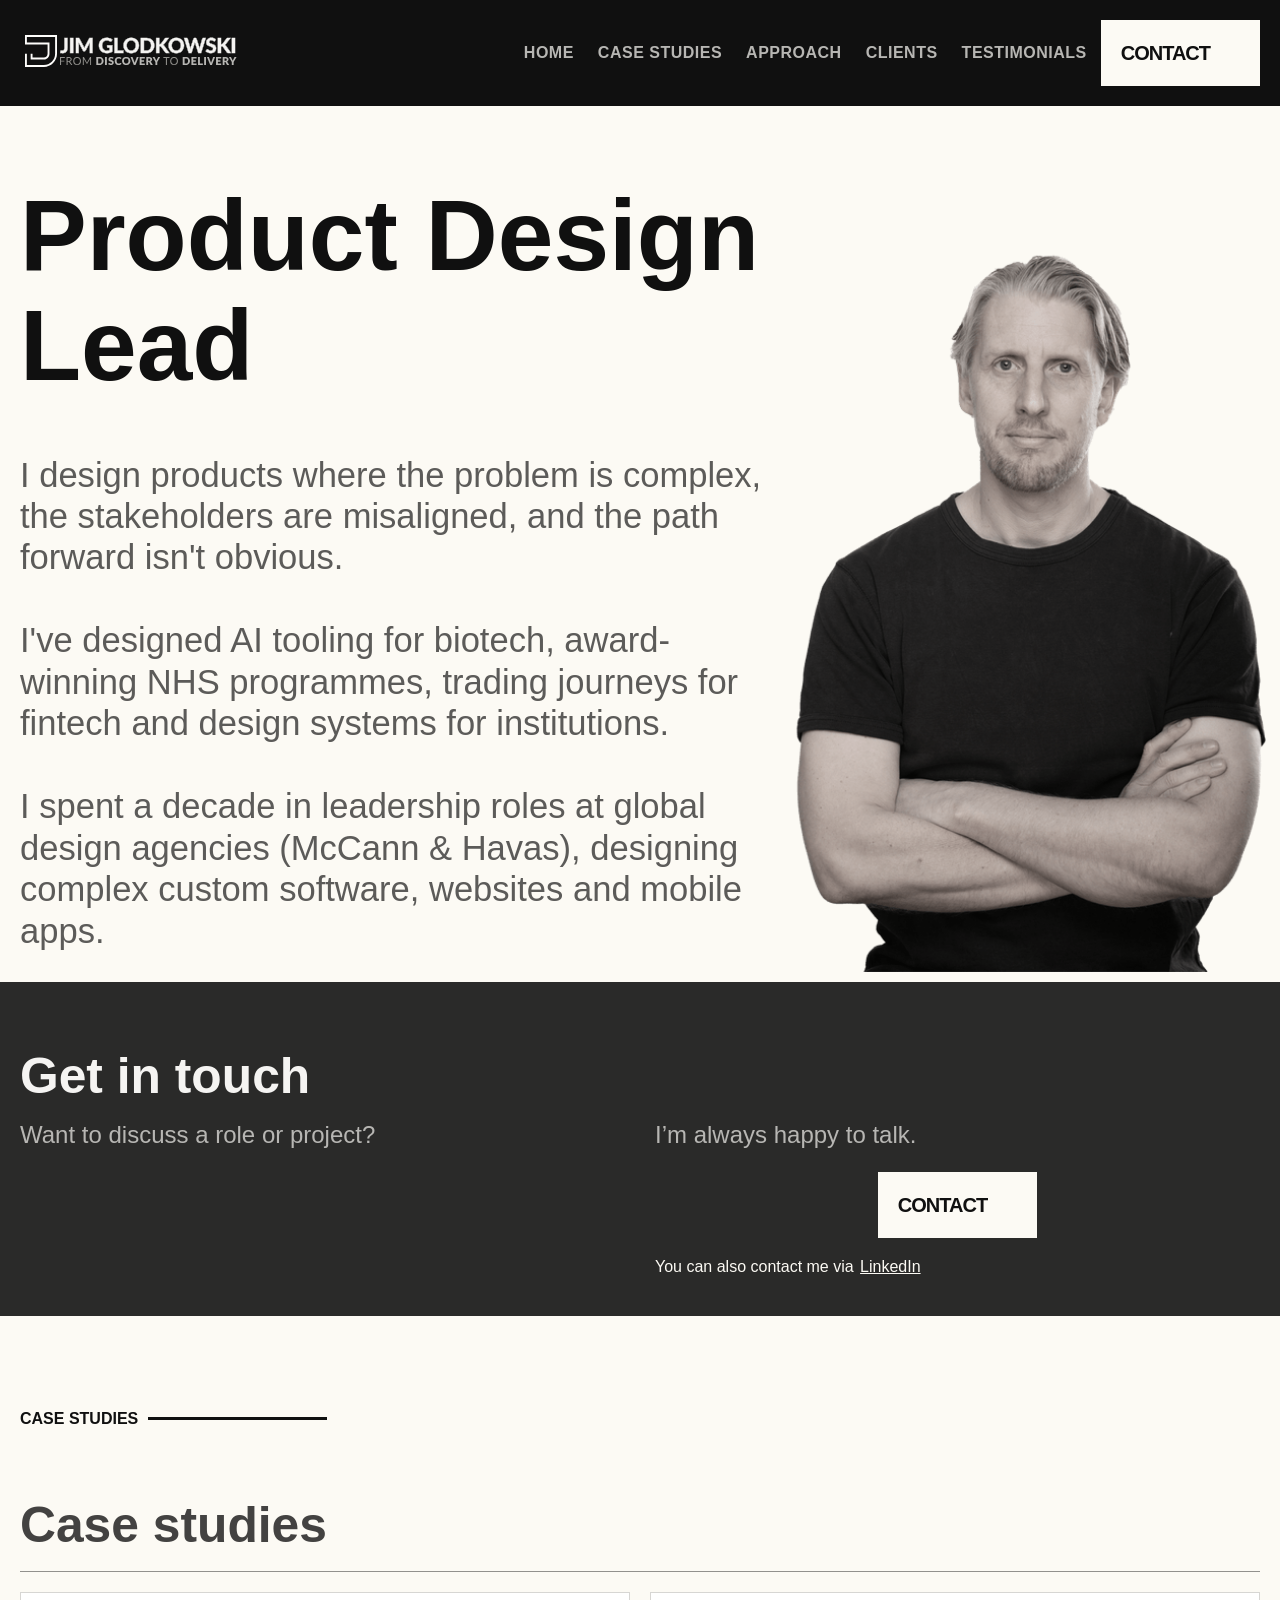
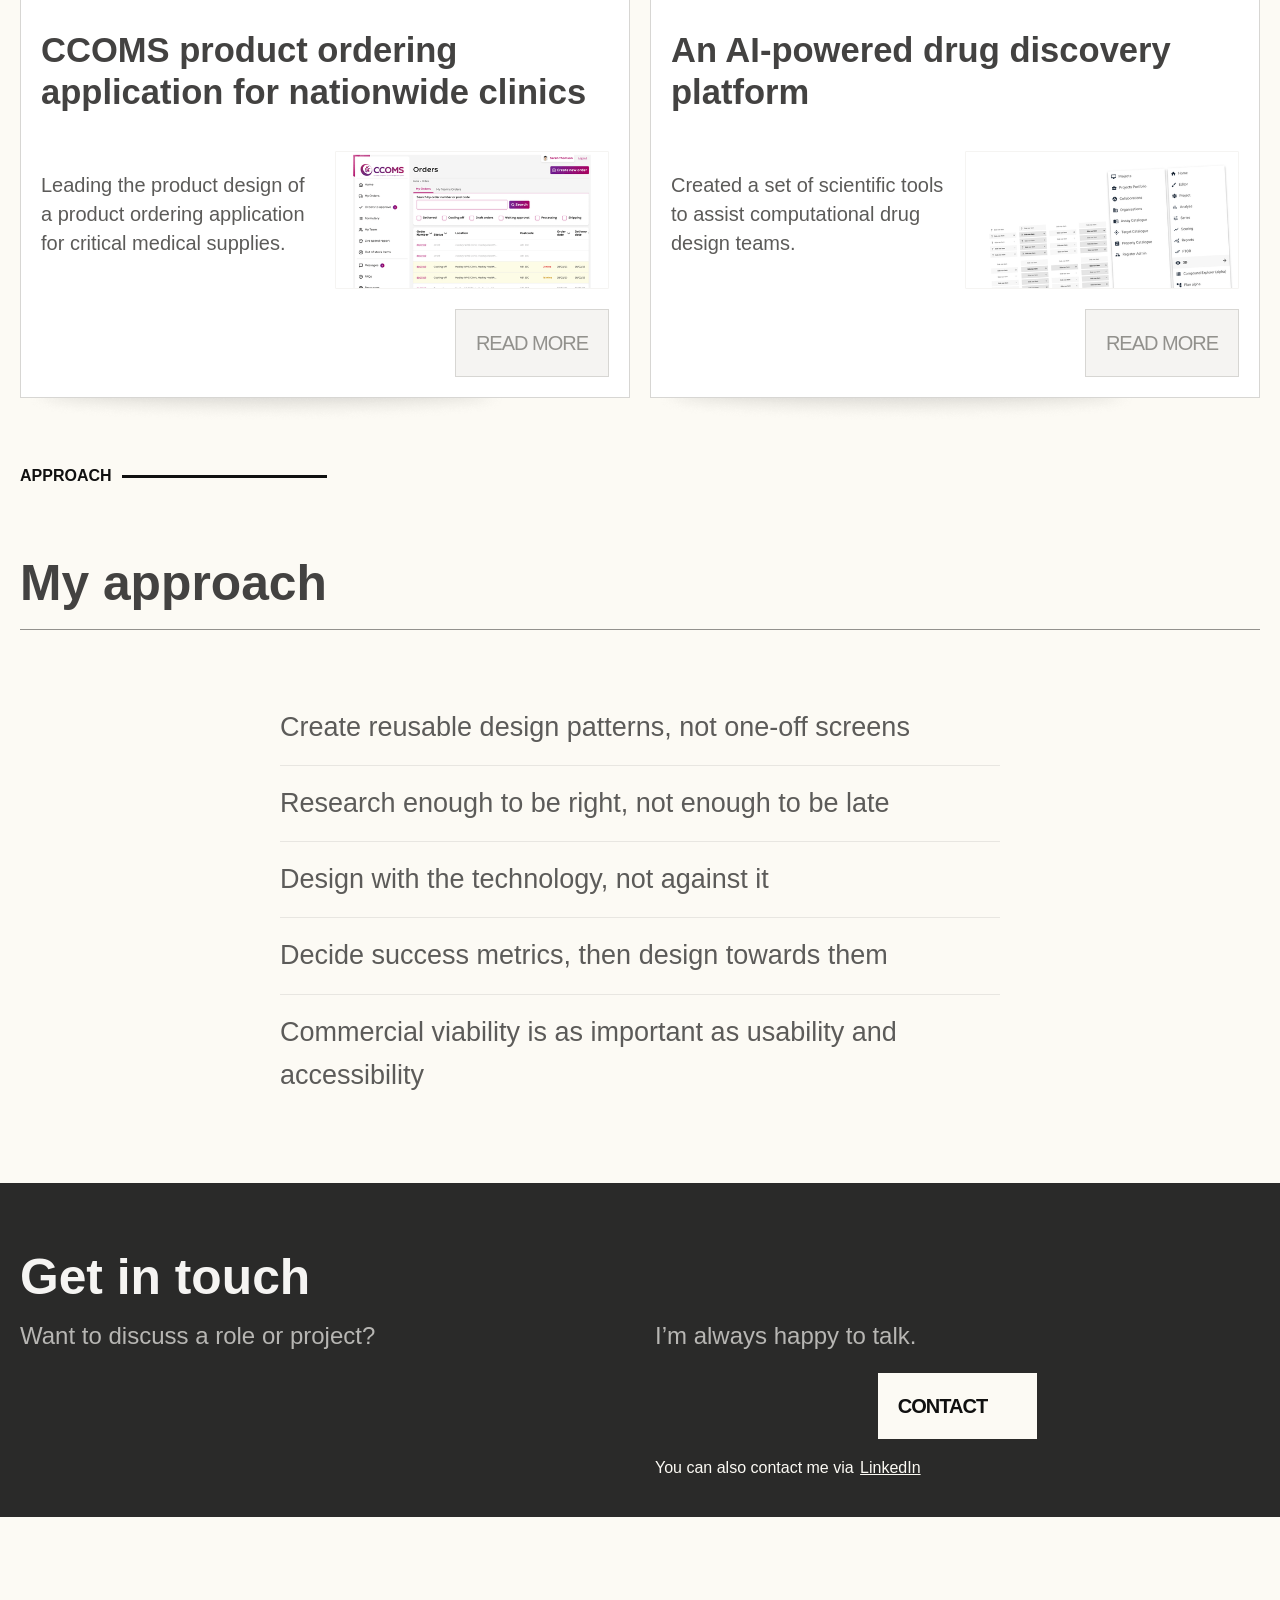
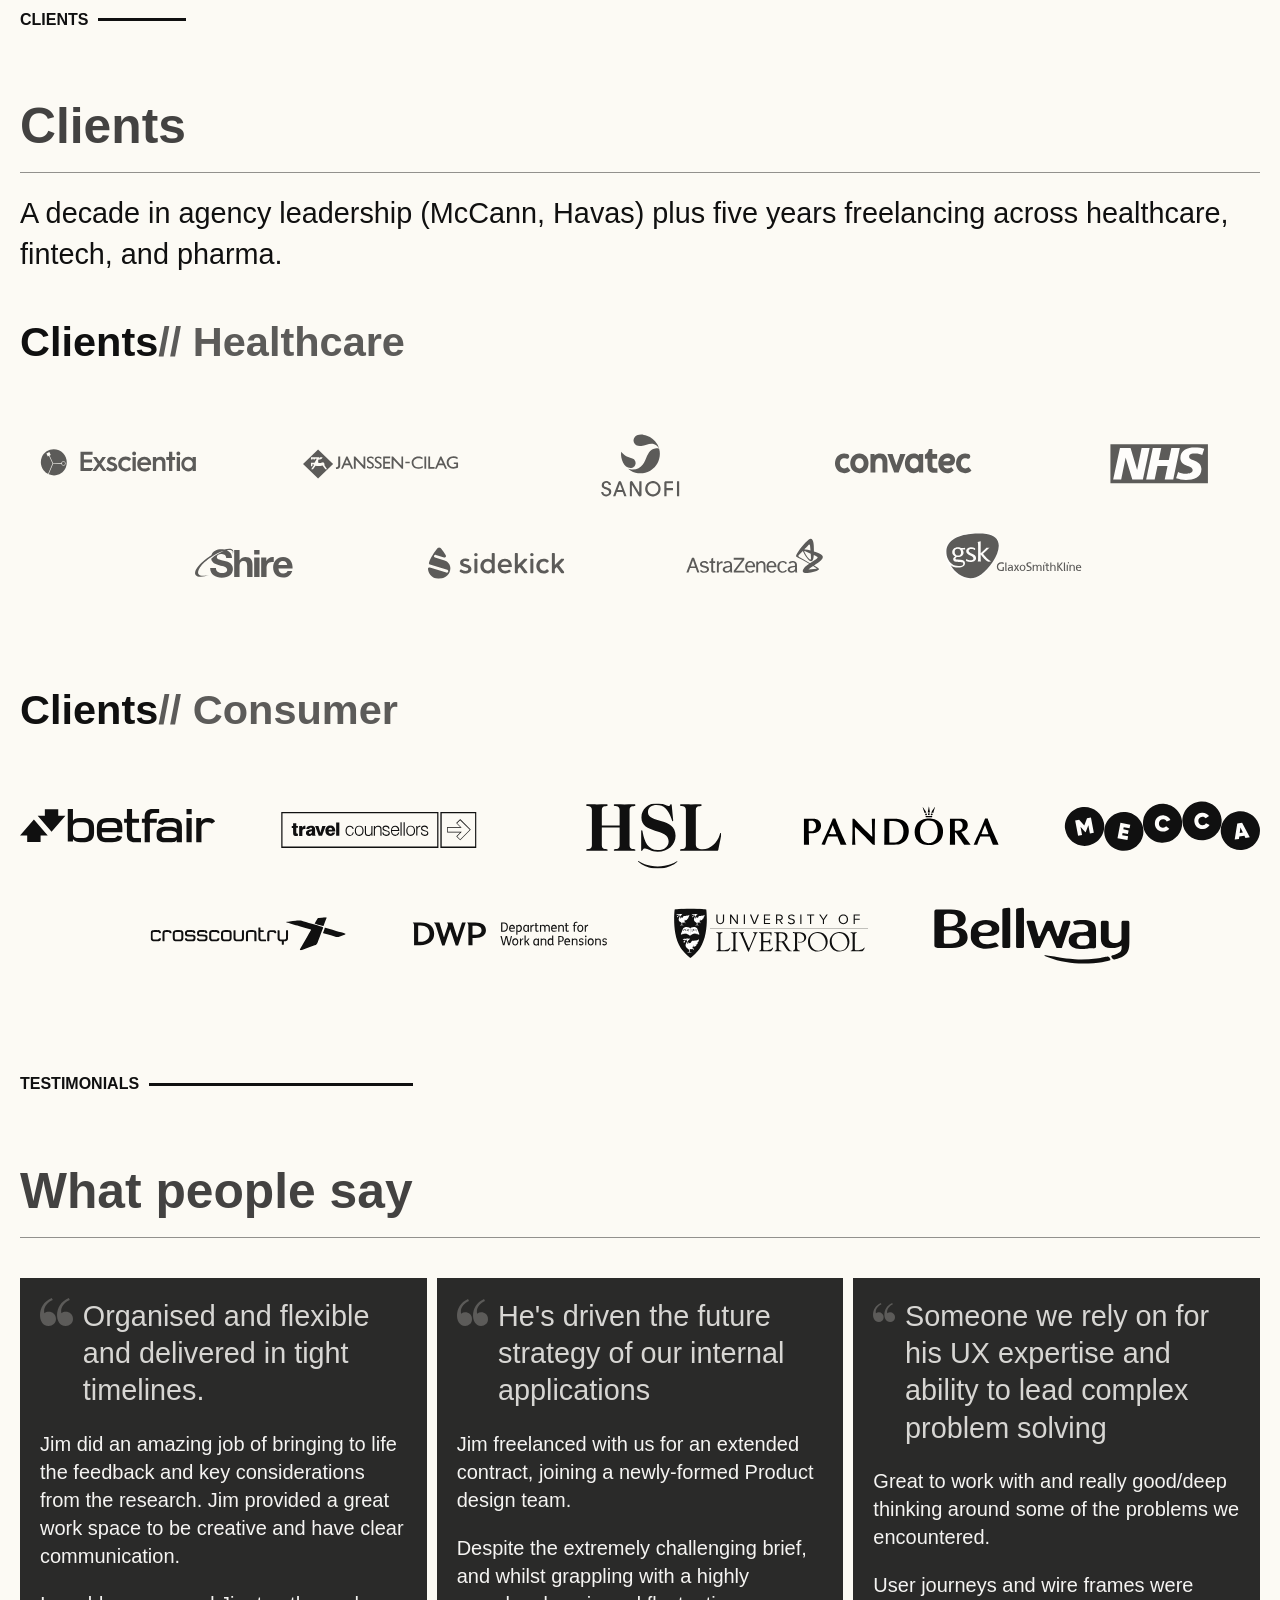
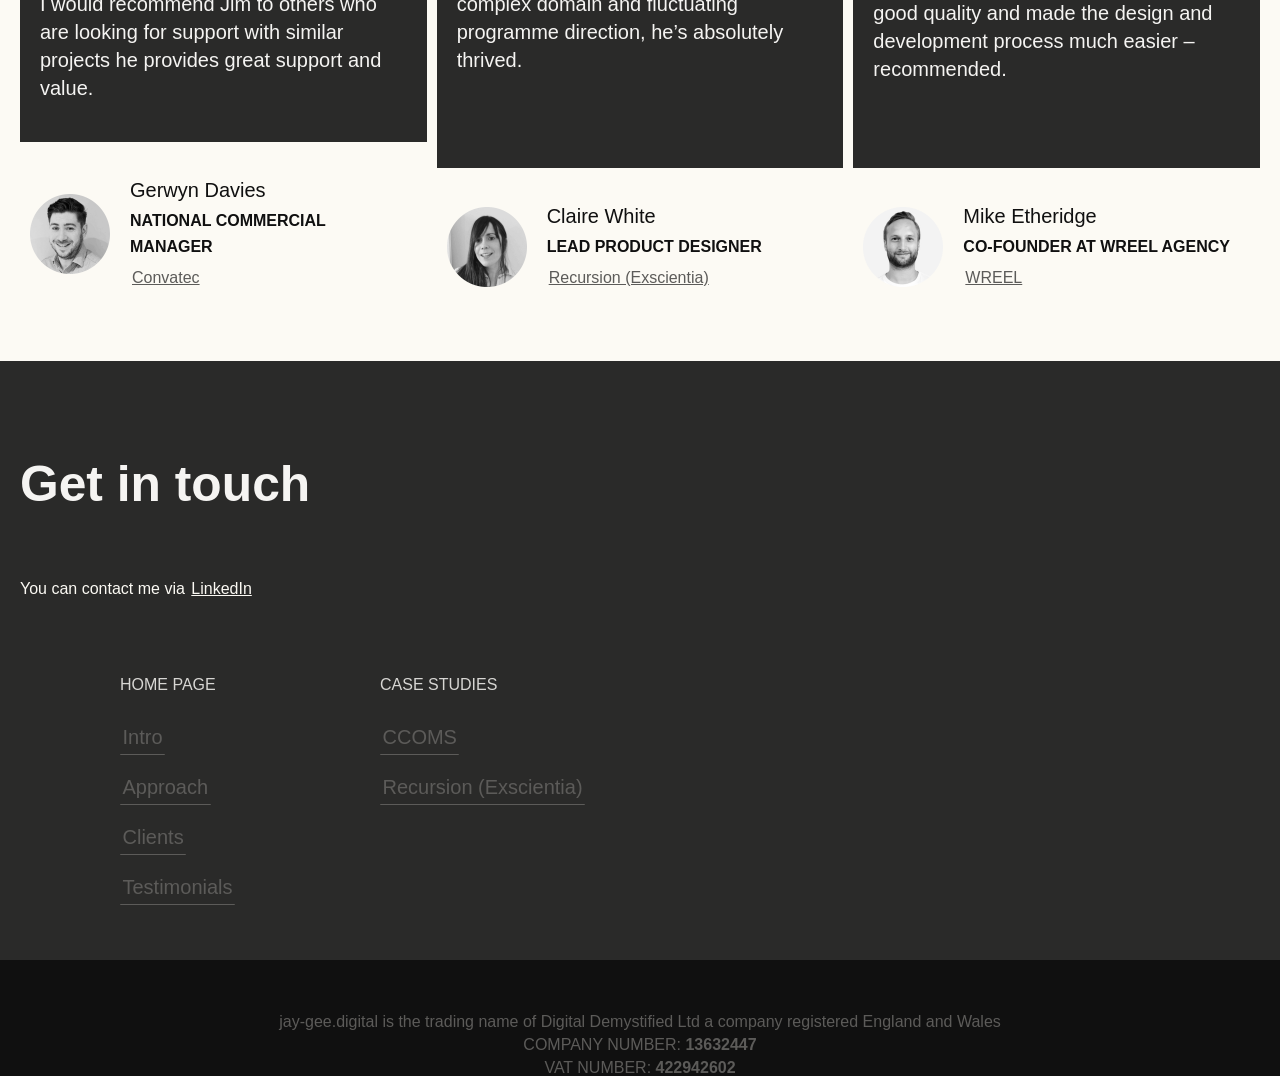
==== commit 509406d4: "Rename Exscientia references to Recursion (Exscientia) - Renamed case-studies/exscientia.html to rec" ====
--- a/index-v2.html
+++ b/index-v2.html
@@ -16,4 +16,4 @@
 }
 </script>
 
-</head><body class="body-em-scaler"><div id="intro" class="jg-section-link"></div><div data-animation="default" class="navbar w-nav" data-easing2="ease" data-easing="ease" data-collapse="medium" role="banner" data-duration="400" id="top" data-doc-height="1"><div class="nav-inner w-container"><a href="index-v2.html#intro2" class="brand w-nav-brand"><img src="assets/6658cb558ca3f5b6f07b6169_websiteLogoLockupNEW.svg" loading="lazy" alt="" class="image-11"/></a><nav role="navigation" class="jg-nav-links-wrapper w-nav-menu"><a href="index-v2.html#intro" class="nav-item-standard-level1 w-nav-link">Home</a><a href="index-v2.html#case-studies" class="nav-item-standard-level1 w-nav-link">CASE STUDIES</a><a href="index-v2.html#skillset" class="nav-item-standard-level1 w-nav-link">Approach</a><a href="index-v2.html#clients" class="nav-item-standard-level1 w-nav-link">Clients</a><a href="index-v2.html#testimonials" class="nav-item-standard-level1 w-nav-link">Testimonials</a><a href="index-v2.html#contact" class="button--primary w-button">CONTACT</a></nav><div class="menu-button w-nav-button"><div class="icon w-icon-nav-menu"></div><img src="assets/6618ee3ff5269e6c6ab81431_Hamburger.svg" loading="lazy" alt=""/></div></div><div class="_2-deg-btm-nav"></div></div><div class="jg-homepage-hero"><div class="w-layout-hflex jg-homepage-hero-col1"><h1 id="intro2" class="hero-siteheader">Product Design Lead</h1><p class="hero-valueprop">I design products where the problem is complex, the stakeholders are misaligned, and the path forward isn't obvious.<br/><br/>I've designed AI tooling for biotech, award-winning NHS programmes, trading journeys for fintech and design systems for institutions.<br/><br/>I spent a decade in leadership roles at global design agencies (McCann &amp; Havas), designing complex custom software, websites and mobile apps.</p></div><div class="w-layout-hflex jg-homepage-hero-col2"><img src="assets/660ffb21142aeb6d433d9aa6_JimGlodkowski.png" loading="lazy" width="333.5" sizes="(max-width: 479px) 100vw, 333.5px" alt="A head and shoulders shot of Jim Glodkowski wearing a black t-shirt" srcset="assets/660ffb21142aeb6d433d9aa6_JimGlodkowski-p-500.png 500w, assets/660ffb21142aeb6d433d9aa6_JimGlodkowski.png 667w" class="jg-hero-image"/></div></div><div class="jg-contact"><div class="_2-deg-top-generic"></div><div class="_2-deg-box-content-wrapper"><h2 class="dark-mode">Get in touch</h2><div class="getintouch-inner"><div class="getintouch-leftcol"><div class="getintouch-text">Want to discuss a role or project?</div></div><div class="getintouch-rightcol"><div class="getintouch-text">I’m always happy to talk.</div><div class="jg-button-cluster"><a href="index-v2.html#contact" class="button--primary w-button">CONTACT</a></div><div class="linkein-line">You can also contact me via <a href="https://www.linkedin.com/in/jim-glodkowski/" target="_blank" class="jg-link">LinkedIn</a></div></div></div></div><div class="_2-deg-btm-generic"></div></div><div id="sectionName" class="home-h2-block-wrapper"><div id="case-studies" class="jg-section-link"></div><div class="h2block-hugger"><div class="h2-eyebrow"><div class="h2-eyebrow-text">Case studies</div><div class="h2-eyebrow-rule"></div></div><h2 testname="test value">Case studies</h2></div><div class="rule"></div></div><section class="jg-section-casestudies"><div class="case-studies-card-wrapper"><div class="casestudies-card-cardwrapper"><h3 class="case-studies-card-title">CCOMS product ordering application for nationwide clinics</h3><div class="row"><p class="casestudy-card-summary">Leading the product design of a product ordering application for critical medical supplies.</p><img src="assets/66588c3db1f20c90c8231032_CCOMMS-orders.png" loading="lazy" alt="Screenshot of the completed Order Management page" sizes="(max-width: 479px) 84vw, (max-width: 767px) 90vw, (max-width: 991px) 27vw, 13vw" srcset="assets/66588c3db1f20c90c8231032_CCOMMS-orders-p-500.png 500w, assets/66588c3db1f20c90c8231032_CCOMMS-orders-p-800.png 800w, assets/66588c3db1f20c90c8231032_CCOMMS-orders-p-1080.png 1080w, assets/66588c3db1f20c90c8231032_CCOMMS-orders-p-1600.png 1600w, assets/66588c3db1f20c90c8231032_CCOMMS-orders-p-2000.png 2000w, assets/66588c3db1f20c90c8231032_CCOMMS-orders-p-2600.png 2600w, assets/66588c3db1f20c90c8231032_CCOMMS-orders-p-3200.png 3200w, 66588c3db1f20c90c8231032_CCOMMS-orders.png 4000w" class="case-study-thumbnail"/></div><div class="row"><a href="case-studies/ccoms.html" class="button--secondary w-button">Read more</a></div></div><div class="shadow-wrapper"><img src="assets/65e6f77469e547659f029784_card-btm-shadow.png" loading="lazy" sizes="(max-width: 800px) 100vw, 800px" srcset="assets/65e6f77469e547659f029784_card-btm-shadow-p-500.png 500w, 65e6f77469e547659f029784_card-btm-shadow.png 800w" alt=""/></div></div><div class="case-studies-card-wrapper"><div class="casestudies-card-cardwrapper"><h3 class="case-studies-card-title">An AI-powered drug discovery platform</h3><div class="row"><p class="casestudy-card-summary">Created a set of scientific tools to assist computational drug design teams.</p><img src="assets/664e11026752c35ae7af3355_Navigation.png" loading="lazy" alt="Screenshot of some of the navigation designs and their variations" sizes="(max-width: 479px) 84vw, (max-width: 767px) 90vw, (max-width: 991px) 27vw, 13vw" srcset="assets/664e11026752c35ae7af3355_Navigation-p-500.png 500w, assets/664e11026752c35ae7af3355_Navigation-p-800.png 800w, assets/664e11026752c35ae7af3355_Navigation-p-1080.png 1080w, assets/664e11026752c35ae7af3355_Navigation-p-1600.png 1600w, assets/664e11026752c35ae7af3355_Navigation-p-2000.png 2000w, assets/664e11026752c35ae7af3355_Navigation-p-2600.png 2600w, assets/664e11026752c35ae7af3355_Navigation-p-3200.png 3200w, 664e11026752c35ae7af3355_Navigation.png 4000w" class="case-study-thumbnail"/></div><div class="row"><a href="case-studies/exscientia.html" class="button--secondary w-button">Read more</a></div></div><div class="shadow-wrapper"><img src="assets/65e6f77469e547659f029784_card-btm-shadow.png" loading="lazy" sizes="(max-width: 800px) 100vw, 800px" srcset="assets/65e6f77469e547659f029784_card-btm-shadow-p-500.png 500w, 65e6f77469e547659f029784_card-btm-shadow.png 800w" alt=""/></div></div></section><div id="sectionName" class="home-h2-block-wrapper"><div id="skillset" class="jg-section-link"></div><div class="h2block-hugger"><div class="h2-eyebrow"><div class="h2-eyebrow-text">Approach</div><div class="h2-eyebrow-rule"></div></div><h2 testname="test value">My approach</h2></div><div class="rule"></div></div><section class="jg-section-skillset" style="padding:40px 20px;"><div style="max-width:720px;margin:0 auto;"><ul style="list-style:none;padding:0;margin:0;"><li style="padding:16px 0;border-bottom:1px solid rgba(0,0,0,0.08);font-size:1.125em;line-height:1.6;">Create reusable design patterns, not one-off screens</li><li style="padding:16px 0;border-bottom:1px solid rgba(0,0,0,0.08);font-size:1.125em;line-height:1.6;">Research enough to be right, not enough to be late</li><li style="padding:16px 0;border-bottom:1px solid rgba(0,0,0,0.08);font-size:1.125em;line-height:1.6;">Design with the technology, not against it</li><li style="padding:16px 0;border-bottom:1px solid rgba(0,0,0,0.08);font-size:1.125em;line-height:1.6;">Decide success metrics, then design towards them</li><li style="padding:16px 0;font-size:1.125em;line-height:1.6;">Commercial viability is as important as usability and accessibility</li></ul></div></section><div class="jg-contact"><div class="_2-deg-top-generic"></div><div class="_2-deg-box-content-wrapper"><h2 class="dark-mode">Get in touch</h2><div class="getintouch-inner"><div class="getintouch-leftcol"><div class="getintouch-text">Want to discuss a role or project?</div></div><div class="getintouch-rightcol"><div class="getintouch-text">I’m always happy to talk.</div><div class="jg-button-cluster"><a href="index-v2.html#contact" class="button--primary w-button">CONTACT</a></div><div class="linkein-line">You can also contact me via <a href="https://www.linkedin.com/in/jim-glodkowski/" target="_blank" class="jg-link">LinkedIn</a></div></div></div></div><div class="_2-deg-btm-generic"></div></div><div id="sectionName" class="home-h2-block-wrapper"><div id="clients" class="jg-section-link"></div><div class="h2block-hugger"><div class="h2-eyebrow"><div class="h2-eyebrow-text">Clients</div><div class="h2-eyebrow-rule"></div></div><h2 testname="test value">Clients</h2></div><div class="rule"></div></div><section class="jg-section-clients"><div class="large">A decade in agency leadership (McCann, Havas) plus five years freelancing across healthcare, fintech, and pharma.</div><h3 class="clients-h3"><span class="text-span-2">Clients</span>// Healthcare</h3><img src="assets/660568f0d7e7d8ac92d74427_desktop-healthcare.svg" loading="lazy" width="Auto" height="Auto" alt="A collection of logos of heathcare clients" class="image-6"/><img src="assets/66056af1c39da81a097f1dec_mobile-healthcare.svg" loading="lazy" width="543" height="Auto" alt="A collection of logos of heathcare clients" class="image-7"/><h3 class="clients-h3"><span class="text-span-2">Clients</span>// Consumer</h3><img src="assets/65ea000c6d580b46ff436666_logos-desktop-consumer.svg" loading="lazy" alt="A collection of logos of consumer clients" class="image-9"/><img src="assets/6605607a7109e4b47589153f_mobile-consumer.svg" loading="lazy" alt="A collection of logos of consumer clients" class="image-8"/></section><div id="sectionName" class="home-h2-block-wrapper"><div id="testimonials" class="jg-section-link"></div><div class="h2block-hugger"><div class="h2-eyebrow"><div class="h2-eyebrow-text">TEstimonials</div><div class="h2-eyebrow-rule"></div></div><h2 testname="test value">What people say</h2></div><div class="rule"></div></div><section class="jg-sec-testimonials"><div class="jg-testimonial-col-wrapper"><div class="testimonial-wrapper"><div class="jg-quote-wrapper"><div class="jg-quote-title-wrapper"><div class="jg-quote-title-image-fix"><img src="assets/660480cb2da07a3650e1134b_quoteMarks.svg" loading="lazy" alt="" class="image-10"/></div><h3 class="jg-testimonial-title">Organised and flexible and delivered in tight timelines.</h3></div><p class="jg-quote-body">Jim did an amazing job of bringing to life the feedback and key considerations from the research. Jim provided a great work space to be creative and have clear communication. </p><p class="jg-quote-body">I would recommend Jim to others who are looking for support with similar projects he provides great support and value.</p><p class="jg-quote-body"></p><p class="jg-quote-body"></p></div><div class="jg-quote-tail-wrapper"></div><div class="jg-quote-source-wrapper"><img src="assets/66794a52e91537998571150b_gerwyn.png" loading="lazy" width="80" height="80" alt=""/><div class="jg-quote-source-text-wrapper"><div class="quote-name">Gerwyn Davies</div><div class="quote-position">NATIONAL COMMERCIAL MANAGER</div><a href="https://www.convatecgroup.com/" target="_blank" class="jg-quote-link">Convatec</a></div></div></div><div class="testimonial-wrapper"><div class="jg-quote-wrapper"><div class="jg-quote-title-wrapper"><div class="jg-quote-title-image-fix"><img src="assets/660480cb2da07a3650e1134b_quoteMarks.svg" loading="lazy" alt="" class="image-10"/></div><h3 class="jg-testimonial-title">He&#x27;s driven the future strategy of our internal applications</h3></div><p class="jg-quote-body">Jim freelanced with us for an extended contract, joining a newly-formed Product design team.</p><p class="jg-quote-body">Despite the extremely challenging brief, and whilst grappling with a highly complex domain and fluctuating programme direction, he’s absolutely thrived.</p><p class="jg-quote-body"></p><p class="jg-quote-body"></p></div><div class="jg-quote-tail-wrapper"></div><div class="jg-quote-source-wrapper"><img src="assets/6602ced1a4233b175b57b9d6_claire-headshot.png" loading="lazy" width="80" height="80" alt=""/><div class="jg-quote-source-text-wrapper"><div class="quote-name">Claire White</div><div class="quote-position">Lead product designer</div><a href="https://www.exscientia.ai/" target="_blank" class="jg-quote-link">Exscientia</a></div></div></div><div class="testimonial-wrapper"><div class="jg-quote-wrapper"><div class="jg-quote-title-wrapper"><div class="jg-quote-title-image-fix"><img src="assets/660480cb2da07a3650e1134b_quoteMarks.svg" loading="lazy" alt="" class="image-10"/></div><h3 class="jg-testimonial-title">Someone we rely on for his UX expertise and ability to lead complex problem solving</h3></div><p class="jg-quote-body">Great to work with and really good/deep thinking around some of the problems we encountered.</p><p class="jg-quote-body">User journeys and wire frames were good quality and made the design and development process much easier – recommended.</p><p class="jg-quote-body"></p><p class="jg-quote-body"></p></div><div class="jg-quote-tail-wrapper"></div><div class="jg-quote-source-wrapper"><img src="assets/66794dc8f3983f33c47aec51_mikeE-headshot.png" loading="lazy" width="80" height="80" alt=""/><div class="jg-quote-source-text-wrapper"><div class="quote-name">Mike Etheridge</div><div class="quote-position">Co-Founder at Wreel Agency</div><a href="https://wreel.agency/" target="_blank" class="jg-quote-link">WREEL</a></div></div></div></div></section><div id="contact" class="jg-footer"><div class="_2-deg-top-generic"></div><div class="_2-deg-box-content-wrapper"><h2 class="footer-title">Get in touch</h2><div class="linkein-line">You can contact me via <a href="https://www.linkedin.com/in/jim-glodkowski/" target="_blank" class="jg-link">LinkedIn</a></div><div class="jg-footer-contents"><div class="footer-links-wrapper"><div class="skillset-col w-clearfix"><h3 class="jg-footer-sub-head">HOME pAGE</h3><a href="index-v2.html#intro2" class="jg-footer-link">Intro</a><a href="index-v2.html#skillset" class="jg-footer-link">Approach</a><a href="index-v2.html#clients" class="jg-footer-link">Clients</a><a href="index-v2.html#testimonials" class="jg-footer-link">Testimonials</a></div><div class="skillset-col w-clearfix"><h3 class="jg-footer-sub-head">CAse studies</h3><a href="case-studies/ccoms.html" class="jg-footer-link">CCOMS</a><a href="case-studies/exscientia.html" class="jg-footer-link">Exscientia</a></div></div></div></div><div class="_2-deg-btm-footer"></div><p class="legal">jay-gee.digital is the trading name of Digital Demystified Ltd a company registered England and Wales<br/>COMPANY NUMBER: <strong>13632447</strong><br/>VAT NUMBER: <strong>422942602</strong></p></div><script src="https://d3e54v103j8qbb.cloudfront.net/js/jquery-3.5.1.min.dc5e7f18c8.js?site=65c6705990e76bb91f8a83b7" type="text/javascript" integrity="sha256-9/aliU8dGd2tb6OSsuzixeV4y/faTqgFtohetphbbj0=" crossorigin="anonymous"></script><script src="assets/webflow.schunk.47d6c6fda17ce6cd.js" type="text/javascript" integrity="sha384-Lir0RD5ekpd2MnGnYAQgABmR5JLlqnk+1yuFajhbYJ1UEeYeLoiw4y8/3V7XPtBu" crossorigin="anonymous"></script><script src="assets/webflow.c9f80112.4ac3d4cc90dba4cc.js" type="text/javascript" integrity="sha384-P8eUN5C+WDw22G6ea/bnXcpxytSh2PJMWY2qGqFiiYEhmWaQFAeLqdrfIyM/mN1l" crossorigin="anonymous"></script><script src="assets/https://hubspotonwebflow.com/assets/js/form-124.js" type="text/javascript" integrity="sha384-bjyNIOqAKScdeQ3THsDZLGagNN56B4X2Auu9YZIGu+tA/PlggMk4jbWruG/P6zYj" crossorigin="anonymous"></script></body></html>+</head><body class="body-em-scaler"><div id="intro" class="jg-section-link"></div><div data-animation="default" class="navbar w-nav" data-easing2="ease" data-easing="ease" data-collapse="medium" role="banner" data-duration="400" id="top" data-doc-height="1"><div class="nav-inner w-container"><a href="index-v2.html#intro2" class="brand w-nav-brand"><img src="assets/6658cb558ca3f5b6f07b6169_websiteLogoLockupNEW.svg" loading="lazy" alt="" class="image-11"/></a><nav role="navigation" class="jg-nav-links-wrapper w-nav-menu"><a href="index-v2.html#intro" class="nav-item-standard-level1 w-nav-link">Home</a><a href="index-v2.html#case-studies" class="nav-item-standard-level1 w-nav-link">CASE STUDIES</a><a href="index-v2.html#skillset" class="nav-item-standard-level1 w-nav-link">Approach</a><a href="index-v2.html#clients" class="nav-item-standard-level1 w-nav-link">Clients</a><a href="index-v2.html#testimonials" class="nav-item-standard-level1 w-nav-link">Testimonials</a><a href="index-v2.html#contact" class="button--primary w-button">CONTACT</a></nav><div class="menu-button w-nav-button"><div class="icon w-icon-nav-menu"></div><img src="assets/6618ee3ff5269e6c6ab81431_Hamburger.svg" loading="lazy" alt=""/></div></div><div class="_2-deg-btm-nav"></div></div><div class="jg-homepage-hero"><div class="w-layout-hflex jg-homepage-hero-col1"><h1 id="intro2" class="hero-siteheader">Product Design Lead</h1><p class="hero-valueprop">I design products where the problem is complex, the stakeholders are misaligned, and the path forward isn't obvious.<br/><br/>I've designed AI tooling for biotech, award-winning NHS programmes, trading journeys for fintech and design systems for institutions.<br/><br/>I spent a decade in leadership roles at global design agencies (McCann &amp; Havas), designing complex custom software, websites and mobile apps.</p></div><div class="w-layout-hflex jg-homepage-hero-col2"><img src="assets/660ffb21142aeb6d433d9aa6_JimGlodkowski.png" loading="lazy" width="333.5" sizes="(max-width: 479px) 100vw, 333.5px" alt="A head and shoulders shot of Jim Glodkowski wearing a black t-shirt" srcset="assets/660ffb21142aeb6d433d9aa6_JimGlodkowski-p-500.png 500w, assets/660ffb21142aeb6d433d9aa6_JimGlodkowski.png 667w" class="jg-hero-image"/></div></div><div class="jg-contact"><div class="_2-deg-top-generic"></div><div class="_2-deg-box-content-wrapper"><h2 class="dark-mode">Get in touch</h2><div class="getintouch-inner"><div class="getintouch-leftcol"><div class="getintouch-text">Want to discuss a role or project?</div></div><div class="getintouch-rightcol"><div class="getintouch-text">I’m always happy to talk.</div><div class="jg-button-cluster"><a href="index-v2.html#contact" class="button--primary w-button">CONTACT</a></div><div class="linkein-line">You can also contact me via <a href="https://www.linkedin.com/in/jim-glodkowski/" target="_blank" class="jg-link">LinkedIn</a></div></div></div></div><div class="_2-deg-btm-generic"></div></div><div id="sectionName" class="home-h2-block-wrapper"><div id="case-studies" class="jg-section-link"></div><div class="h2block-hugger"><div class="h2-eyebrow"><div class="h2-eyebrow-text">Case studies</div><div class="h2-eyebrow-rule"></div></div><h2 testname="test value">Case studies</h2></div><div class="rule"></div></div><section class="jg-section-casestudies"><div class="case-studies-card-wrapper"><div class="casestudies-card-cardwrapper"><h3 class="case-studies-card-title">CCOMS product ordering application for nationwide clinics</h3><div class="row"><p class="casestudy-card-summary">Leading the product design of a product ordering application for critical medical supplies.</p><img src="assets/66588c3db1f20c90c8231032_CCOMMS-orders.png" loading="lazy" alt="Screenshot of the completed Order Management page" sizes="(max-width: 479px) 84vw, (max-width: 767px) 90vw, (max-width: 991px) 27vw, 13vw" srcset="assets/66588c3db1f20c90c8231032_CCOMMS-orders-p-500.png 500w, assets/66588c3db1f20c90c8231032_CCOMMS-orders-p-800.png 800w, assets/66588c3db1f20c90c8231032_CCOMMS-orders-p-1080.png 1080w, assets/66588c3db1f20c90c8231032_CCOMMS-orders-p-1600.png 1600w, assets/66588c3db1f20c90c8231032_CCOMMS-orders-p-2000.png 2000w, assets/66588c3db1f20c90c8231032_CCOMMS-orders-p-2600.png 2600w, assets/66588c3db1f20c90c8231032_CCOMMS-orders-p-3200.png 3200w, 66588c3db1f20c90c8231032_CCOMMS-orders.png 4000w" class="case-study-thumbnail"/></div><div class="row"><a href="case-studies/ccoms.html" class="button--secondary w-button">Read more</a></div></div><div class="shadow-wrapper"><img src="assets/65e6f77469e547659f029784_card-btm-shadow.png" loading="lazy" sizes="(max-width: 800px) 100vw, 800px" srcset="assets/65e6f77469e547659f029784_card-btm-shadow-p-500.png 500w, 65e6f77469e547659f029784_card-btm-shadow.png 800w" alt=""/></div></div><div class="case-studies-card-wrapper"><div class="casestudies-card-cardwrapper"><h3 class="case-studies-card-title">An AI-powered drug discovery platform</h3><div class="row"><p class="casestudy-card-summary">Created a set of scientific tools to assist computational drug design teams.</p><img src="assets/664e11026752c35ae7af3355_Navigation.png" loading="lazy" alt="Screenshot of some of the navigation designs and their variations" sizes="(max-width: 479px) 84vw, (max-width: 767px) 90vw, (max-width: 991px) 27vw, 13vw" srcset="assets/664e11026752c35ae7af3355_Navigation-p-500.png 500w, assets/664e11026752c35ae7af3355_Navigation-p-800.png 800w, assets/664e11026752c35ae7af3355_Navigation-p-1080.png 1080w, assets/664e11026752c35ae7af3355_Navigation-p-1600.png 1600w, assets/664e11026752c35ae7af3355_Navigation-p-2000.png 2000w, assets/664e11026752c35ae7af3355_Navigation-p-2600.png 2600w, assets/664e11026752c35ae7af3355_Navigation-p-3200.png 3200w, 664e11026752c35ae7af3355_Navigation.png 4000w" class="case-study-thumbnail"/></div><div class="row"><a href="case-studies/recursion.html" class="button--secondary w-button">Read more</a></div></div><div class="shadow-wrapper"><img src="assets/65e6f77469e547659f029784_card-btm-shadow.png" loading="lazy" sizes="(max-width: 800px) 100vw, 800px" srcset="assets/65e6f77469e547659f029784_card-btm-shadow-p-500.png 500w, 65e6f77469e547659f029784_card-btm-shadow.png 800w" alt=""/></div></div></section><div id="sectionName" class="home-h2-block-wrapper"><div id="skillset" class="jg-section-link"></div><div class="h2block-hugger"><div class="h2-eyebrow"><div class="h2-eyebrow-text">Approach</div><div class="h2-eyebrow-rule"></div></div><h2 testname="test value">My approach</h2></div><div class="rule"></div></div><section class="jg-section-skillset" style="padding:40px 20px;"><div style="max-width:720px;margin:0 auto;"><ul style="list-style:none;padding:0;margin:0;"><li style="padding:16px 0;border-bottom:1px solid rgba(0,0,0,0.08);font-size:1.125em;line-height:1.6;">Create reusable design patterns, not one-off screens</li><li style="padding:16px 0;border-bottom:1px solid rgba(0,0,0,0.08);font-size:1.125em;line-height:1.6;">Research enough to be right, not enough to be late</li><li style="padding:16px 0;border-bottom:1px solid rgba(0,0,0,0.08);font-size:1.125em;line-height:1.6;">Design with the technology, not against it</li><li style="padding:16px 0;border-bottom:1px solid rgba(0,0,0,0.08);font-size:1.125em;line-height:1.6;">Decide success metrics, then design towards them</li><li style="padding:16px 0;font-size:1.125em;line-height:1.6;">Commercial viability is as important as usability and accessibility</li></ul></div></section><div class="jg-contact"><div class="_2-deg-top-generic"></div><div class="_2-deg-box-content-wrapper"><h2 class="dark-mode">Get in touch</h2><div class="getintouch-inner"><div class="getintouch-leftcol"><div class="getintouch-text">Want to discuss a role or project?</div></div><div class="getintouch-rightcol"><div class="getintouch-text">I’m always happy to talk.</div><div class="jg-button-cluster"><a href="index-v2.html#contact" class="button--primary w-button">CONTACT</a></div><div class="linkein-line">You can also contact me via <a href="https://www.linkedin.com/in/jim-glodkowski/" target="_blank" class="jg-link">LinkedIn</a></div></div></div></div><div class="_2-deg-btm-generic"></div></div><div id="sectionName" class="home-h2-block-wrapper"><div id="clients" class="jg-section-link"></div><div class="h2block-hugger"><div class="h2-eyebrow"><div class="h2-eyebrow-text">Clients</div><div class="h2-eyebrow-rule"></div></div><h2 testname="test value">Clients</h2></div><div class="rule"></div></div><section class="jg-section-clients"><div class="large">A decade in agency leadership (McCann, Havas) plus five years freelancing across healthcare, fintech, and pharma.</div><h3 class="clients-h3"><span class="text-span-2">Clients</span>// Healthcare</h3><img src="assets/660568f0d7e7d8ac92d74427_desktop-healthcare.svg" loading="lazy" width="Auto" height="Auto" alt="A collection of logos of heathcare clients" class="image-6"/><img src="assets/66056af1c39da81a097f1dec_mobile-healthcare.svg" loading="lazy" width="543" height="Auto" alt="A collection of logos of heathcare clients" class="image-7"/><h3 class="clients-h3"><span class="text-span-2">Clients</span>// Consumer</h3><img src="assets/65ea000c6d580b46ff436666_logos-desktop-consumer.svg" loading="lazy" alt="A collection of logos of consumer clients" class="image-9"/><img src="assets/6605607a7109e4b47589153f_mobile-consumer.svg" loading="lazy" alt="A collection of logos of consumer clients" class="image-8"/></section><div id="sectionName" class="home-h2-block-wrapper"><div id="testimonials" class="jg-section-link"></div><div class="h2block-hugger"><div class="h2-eyebrow"><div class="h2-eyebrow-text">TEstimonials</div><div class="h2-eyebrow-rule"></div></div><h2 testname="test value">What people say</h2></div><div class="rule"></div></div><section class="jg-sec-testimonials"><div class="jg-testimonial-col-wrapper"><div class="testimonial-wrapper"><div class="jg-quote-wrapper"><div class="jg-quote-title-wrapper"><div class="jg-quote-title-image-fix"><img src="assets/660480cb2da07a3650e1134b_quoteMarks.svg" loading="lazy" alt="" class="image-10"/></div><h3 class="jg-testimonial-title">Organised and flexible and delivered in tight timelines.</h3></div><p class="jg-quote-body">Jim did an amazing job of bringing to life the feedback and key considerations from the research. Jim provided a great work space to be creative and have clear communication. </p><p class="jg-quote-body">I would recommend Jim to others who are looking for support with similar projects he provides great support and value.</p><p class="jg-quote-body"></p><p class="jg-quote-body"></p></div><div class="jg-quote-tail-wrapper"></div><div class="jg-quote-source-wrapper"><img src="assets/66794a52e91537998571150b_gerwyn.png" loading="lazy" width="80" height="80" alt=""/><div class="jg-quote-source-text-wrapper"><div class="quote-name">Gerwyn Davies</div><div class="quote-position">NATIONAL COMMERCIAL MANAGER</div><a href="https://www.convatecgroup.com/" target="_blank" class="jg-quote-link">Convatec</a></div></div></div><div class="testimonial-wrapper"><div class="jg-quote-wrapper"><div class="jg-quote-title-wrapper"><div class="jg-quote-title-image-fix"><img src="assets/660480cb2da07a3650e1134b_quoteMarks.svg" loading="lazy" alt="" class="image-10"/></div><h3 class="jg-testimonial-title">He&#x27;s driven the future strategy of our internal applications</h3></div><p class="jg-quote-body">Jim freelanced with us for an extended contract, joining a newly-formed Product design team.</p><p class="jg-quote-body">Despite the extremely challenging brief, and whilst grappling with a highly complex domain and fluctuating programme direction, he’s absolutely thrived.</p><p class="jg-quote-body"></p><p class="jg-quote-body"></p></div><div class="jg-quote-tail-wrapper"></div><div class="jg-quote-source-wrapper"><img src="assets/6602ced1a4233b175b57b9d6_claire-headshot.png" loading="lazy" width="80" height="80" alt=""/><div class="jg-quote-source-text-wrapper"><div class="quote-name">Claire White</div><div class="quote-position">Lead product designer</div><a href="https://www.recursion.com/" target="_blank" class="jg-quote-link">Recursion (Exscientia)</a></div></div></div><div class="testimonial-wrapper"><div class="jg-quote-wrapper"><div class="jg-quote-title-wrapper"><div class="jg-quote-title-image-fix"><img src="assets/660480cb2da07a3650e1134b_quoteMarks.svg" loading="lazy" alt="" class="image-10"/></div><h3 class="jg-testimonial-title">Someone we rely on for his UX expertise and ability to lead complex problem solving</h3></div><p class="jg-quote-body">Great to work with and really good/deep thinking around some of the problems we encountered.</p><p class="jg-quote-body">User journeys and wire frames were good quality and made the design and development process much easier – recommended.</p><p class="jg-quote-body"></p><p class="jg-quote-body"></p></div><div class="jg-quote-tail-wrapper"></div><div class="jg-quote-source-wrapper"><img src="assets/66794dc8f3983f33c47aec51_mikeE-headshot.png" loading="lazy" width="80" height="80" alt=""/><div class="jg-quote-source-text-wrapper"><div class="quote-name">Mike Etheridge</div><div class="quote-position">Co-Founder at Wreel Agency</div><a href="https://wreel.agency/" target="_blank" class="jg-quote-link">WREEL</a></div></div></div></div></section><div id="contact" class="jg-footer"><div class="_2-deg-top-generic"></div><div class="_2-deg-box-content-wrapper"><h2 class="footer-title">Get in touch</h2><div class="linkein-line">You can contact me via <a href="https://www.linkedin.com/in/jim-glodkowski/" target="_blank" class="jg-link">LinkedIn</a></div><div class="jg-footer-contents"><div class="footer-links-wrapper"><div class="skillset-col w-clearfix"><h3 class="jg-footer-sub-head">HOME pAGE</h3><a href="index-v2.html#intro2" class="jg-footer-link">Intro</a><a href="index-v2.html#skillset" class="jg-footer-link">Approach</a><a href="index-v2.html#clients" class="jg-footer-link">Clients</a><a href="index-v2.html#testimonials" class="jg-footer-link">Testimonials</a></div><div class="skillset-col w-clearfix"><h3 class="jg-footer-sub-head">CAse studies</h3><a href="case-studies/ccoms.html" class="jg-footer-link">CCOMS</a><a href="case-studies/recursion.html" class="jg-footer-link">Recursion (Exscientia)</a></div></div></div></div><div class="_2-deg-btm-footer"></div><p class="legal">jay-gee.digital is the trading name of Digital Demystified Ltd a company registered England and Wales<br/>COMPANY NUMBER: <strong>13632447</strong><br/>VAT NUMBER: <strong>422942602</strong></p></div><script src="https://d3e54v103j8qbb.cloudfront.net/js/jquery-3.5.1.min.dc5e7f18c8.js?site=65c6705990e76bb91f8a83b7" type="text/javascript" integrity="sha256-9/aliU8dGd2tb6OSsuzixeV4y/faTqgFtohetphbbj0=" crossorigin="anonymous"></script><script src="assets/webflow.schunk.47d6c6fda17ce6cd.js" type="text/javascript" integrity="sha384-Lir0RD5ekpd2MnGnYAQgABmR5JLlqnk+1yuFajhbYJ1UEeYeLoiw4y8/3V7XPtBu" crossorigin="anonymous"></script><script src="assets/webflow.c9f80112.4ac3d4cc90dba4cc.js" type="text/javascript" integrity="sha384-P8eUN5C+WDw22G6ea/bnXcpxytSh2PJMWY2qGqFiiYEhmWaQFAeLqdrfIyM/mN1l" crossorigin="anonymous"></script><script src="assets/https://hubspotonwebflow.com/assets/js/form-124.js" type="text/javascript" integrity="sha384-bjyNIOqAKScdeQ3THsDZLGagNN56B4X2Auu9YZIGu+tA/PlggMk4jbWruG/P6zYj" crossorigin="anonymous"></script></body></html>
